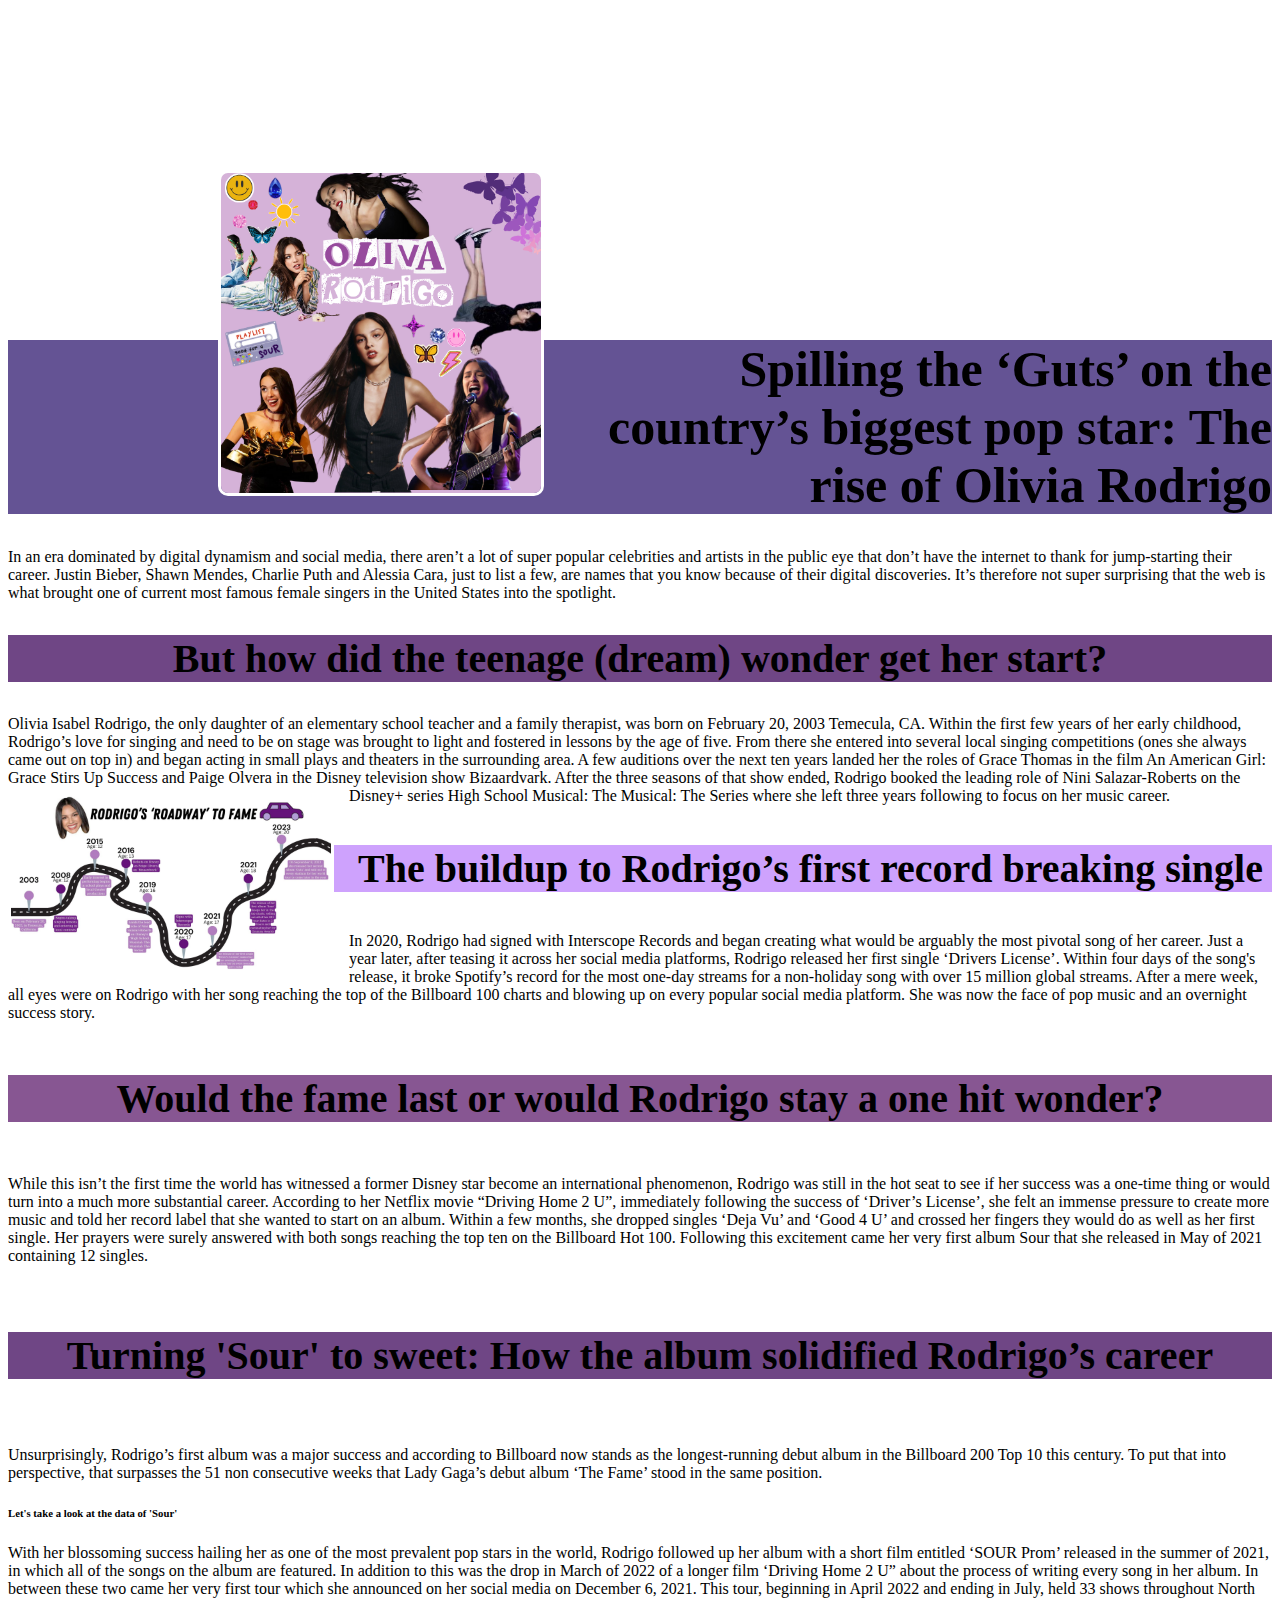
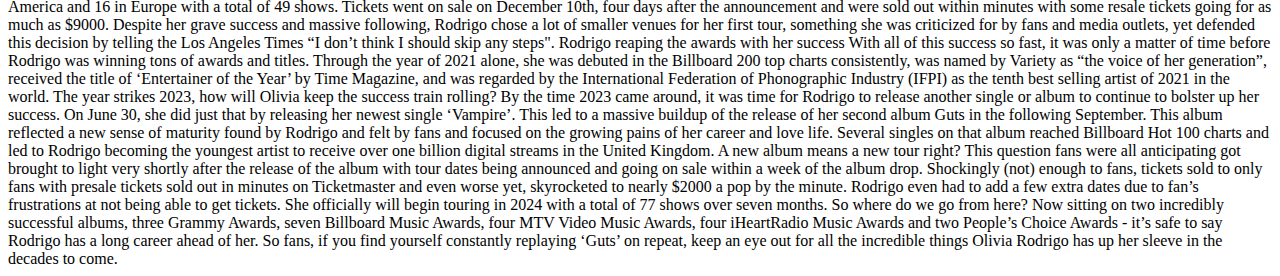
==== final project/index.html @ e79bfdf2 "final project draft" ====
<!DOCTYPE html>
<html lang="en">

<head>
    <!--meta info-->
    <meta charset="UTF-8">
    <meta name="viewport" content="width=device-width, initial-scale=1.0">
    <meta http-equiv="X-UA-Compatible" content="ie=edge">
    <!--seo fields-->
    <title>Spilling the ‘Guts’ on the country’s biggest pop star: The rise of Olivia Rodrigo</title>
    <meta name="description" content="">
    <!--css-->
    <link href="https://cdn.jsdelivr.net/npm/bootstrap@5.3.2/dist/css/bootstrap.min.css" rel="stylesheet"
        integrity="sha384-T3c6CoIi6uLrA9TneNEoa7RxnatzjcDSCmG1MXxSR1GAsXEV/Dwwykc2MPK8M2HN" crossorigin="anonymous">
    <link rel="stylesheet" href="css/final.css">
</head>

<div class="wrapper">
    <img src="images/rodrigo canva.png" alt="Olivia Rodrigo collage">
</div>

<h1>Spilling the ‘Guts’ on the country’s biggest pop star: The rise of Olivia Rodrigo</h1>
    <body>
        In an era dominated by digital dynamism and social media, there aren’t a lot of super popular celebrities and artists in the public eye that don’t have the internet to thank for jump-starting their career. Justin Bieber, Shawn Mendes, Charlie Puth and Alessia Cara, just to list a few, are names that you know because of their digital discoveries. It’s therefore not super surprising that the web is what brought one of current most famous female singers in the United States into the spotlight.
    </body>

<h2>But how did the teenage (dream) wonder get her start?</h2>
    <body>
        Olivia Isabel Rodrigo, the only daughter of an elementary school teacher and a family therapist, was born on February 20, 2003 Temecula, CA. Within the first few years of her early childhood, Rodrigo’s love for singing and need to be on stage was brought to light and fostered in lessons by the age of five. From there she entered into several local singing competitions (ones she always came out on top in) and began acting in small plays and theaters in the surrounding area. A few auditions over the next ten years landed her the roles of Grace Thomas in the film An American Girl: Grace Stirs Up Success and Paige Olvera in the Disney television show Bizaardvark. After the three seasons of that show ended, Rodrigo booked the leading role of Nini Salazar-Roberts on the Disney+ series High School Musical: The Musical: The Series where she left three years following to focus on her music career. 
    </body>

<img src="images/Roadmap.jpg" alt="Olivia Rodrigo Roadmap">

<h3>The buildup to Rodrigo’s first record breaking single</h3>
    <body>
        In 2020, Rodrigo had signed with Interscope Records and began creating what would be arguably the most pivotal song of her career. Just a year later, after teasing it across her social media platforms, Rodrigo released her first single ‘Drivers License’. Within four days of the song's release, it broke Spotify’s record for the most one-day streams for a non-holiday song with over 15 million global streams. After a mere week, all eyes were on Rodrigo with her song reaching the top of the Billboard 100 charts and blowing up on every popular social media platform. She was now the face of pop music and an overnight success story. 
    </body>

<h4>Would the fame last or would Rodrigo stay a one hit wonder?</h4>

<!--INSERT IMAGE OF HER SINGING HERE-->
    <body>
        While this isn’t the first time the world has witnessed a former Disney star become an international phenomenon, Rodrigo was still in the hot seat to see if her success was a one-time thing or would turn into a much more substantial career. According to her Netflix movie “Driving Home 2 U”, immediately following the success of ‘Driver’s License’, she felt an immense pressure to create more music and told her record label that she wanted to start on an album. 
    Within a few months, she dropped singles ‘Deja Vu’ and ‘Good 4 U’ and crossed her fingers they would do as well as her first single. Her prayers were surely answered with both songs reaching the top ten on the Billboard  Hot 100. Following this excitement came her very first album Sour that she released in May of 2021 containing 12 singles. 
    </body>

<h5>Turning 'Sour' to sweet: How the album solidified Rodrigo’s career</h5>
    <body>
        Unsurprisingly, Rodrigo’s first album was a major success and according to Billboard now stands as the longest-running debut album in the Billboard 200 Top 10 this century. To put that into perspective, that surpasses the 51 non consecutive weeks that Lady Gaga’s debut album ‘The Fame’ stood in the same position. 
    </body>

<h6>Let's take a look at the data of 'Sour'</h6>
<!--INSERT DATA CHART HERE-->
    <body>
        With her blossoming success hailing her as one of the most prevalent pop stars in the world, Rodrigo followed up her album with a short film entitled ‘SOUR Prom’ released in the summer of 2021, in which all of the songs on the album are featured. In addition to this was the drop in March of 2022 of a longer film ‘Driving Home 2 U” about the process of writing every song in her album. In between these two came her very first tour which she announced on her social media on December 6, 2021. This tour, beginning in April 2022 and ending in July, held 33 shows throughout North America and 16 in Europe with a total of 49 shows. Tickets went on sale on December 10th, four days after the announcement and were sold out within minutes with some resale tickets going for as much as $9000. Despite her grave success and massive following, Rodrigo chose a lot of smaller venues for her first tour, something she was criticized for by fans and media outlets, yet defended this decision by telling the Los Angeles Times “I don’t think I should skip any steps".
    </body>
<!--INSERT TWITTER IMAGE-->

<h7>Rodrigo reaping the awards with her success</h7>
    <body>
        With all of this success so fast, it was only a matter of time before Rodrigo was winning tons of awards and titles. Through the year of 2021 alone, she was debuted in the Billboard 200 top charts consistently, was named by Variety as “the voice of her generation”, received the title of ‘Entertainer of the Year’ by Time Magazine, and was regarded by the International Federation of Phonographic Industry (IFPI) as the tenth best selling artist of 2021 in the world.  
    </body>

<!--INSERT GRAPHIC OF HER AWARDS-->

<h8>The year strikes 2023, how will Olivia keep the success train rolling?</h8>
    <body>
        By the time 2023 came around, it was time for Rodrigo to release another single or album to continue to bolster up her success. On June 30, she did just that by releasing her newest single ‘Vampire’. This led to a massive buildup of the release of her second album Guts in the following September. 
	This album reflected a new sense of maturity found by Rodrigo and felt by fans and focused on the growing pains of her career and love life. Several singles on that album reached Billboard Hot 100 charts and led to Rodrigo becoming the youngest artist to receive over one billion digital streams in the United Kingdom. 
    </body>

<h9>A new album means a new tour right?</h9>
    <body>
        This question fans were all anticipating got brought to light very shortly after the release of the album with tour dates being announced and going on sale within a week of the album drop. Shockingly (not) enough to fans, tickets sold to only fans with presale tickets sold out in minutes on Ticketmaster and even worse yet, skyrocketed to nearly $2000 a pop by the minute. Rodrigo even had to add a few extra dates due to fan’s frustrations at not being able to get tickets. She officially will begin touring in 2024 with a total of 77 shows over seven months.
    </body>

<!--iNSERT TOUR IMAGE HERE-->

<h10>So where do we go from here?</h10>
    <body>
        Now sitting on two incredibly successful albums, three Grammy Awards, seven Billboard Music Awards, four MTV Video Music Awards, four iHeartRadio Music Awards and two People’s Choice Awards - it’s safe to say Rodrigo has a long career ahead of her. So fans, if you find yourself constantly replaying ‘Guts’ on repeat, keep an eye out for all the incredible things Olivia Rodrigo has up her sleeve in the decades to come. 
    </body>
---- final project/css/final.css ----
div{
    margin: 0;
    padding: 20px;
    box-sizing: border-box;
}

img {
    max-width: 320px;
    float: left;
    border: 3px solid #fff;
    border-radius: 10px;
    margin-right: 15px;
}

.wrapper{
    margin: 150px auto;
    width: 70%;
}

.text-box h1{
    font-size: 50px;
    font-weight: bold;
    font-family: Didot, serif; 
    text-align: right;
    background-color: #645394
}

h1{
    font-size: 50px;
    font-weight: bold;
    font-family: Didot, serif; 
    text-align: right;
    background-color: #645394
    }


h2 {
    font-size: 40px;
    font-family: Didot, serif;
    text-align: center;
    background-color: #6F4685
}

h3 {
    font-size: 40px;
    font-family: Didot, serif;
    text-align: center;
    background-color: #CEA2FD
}

h4{
    font-size: 40px;
    font-family: Didot, serif;
    text-align: center;
    background-color: #875692
}

h5{
    font-size: 40px;
    font-family: Didot, serif;
    text-align: center;
    background-color: #6F4685
}
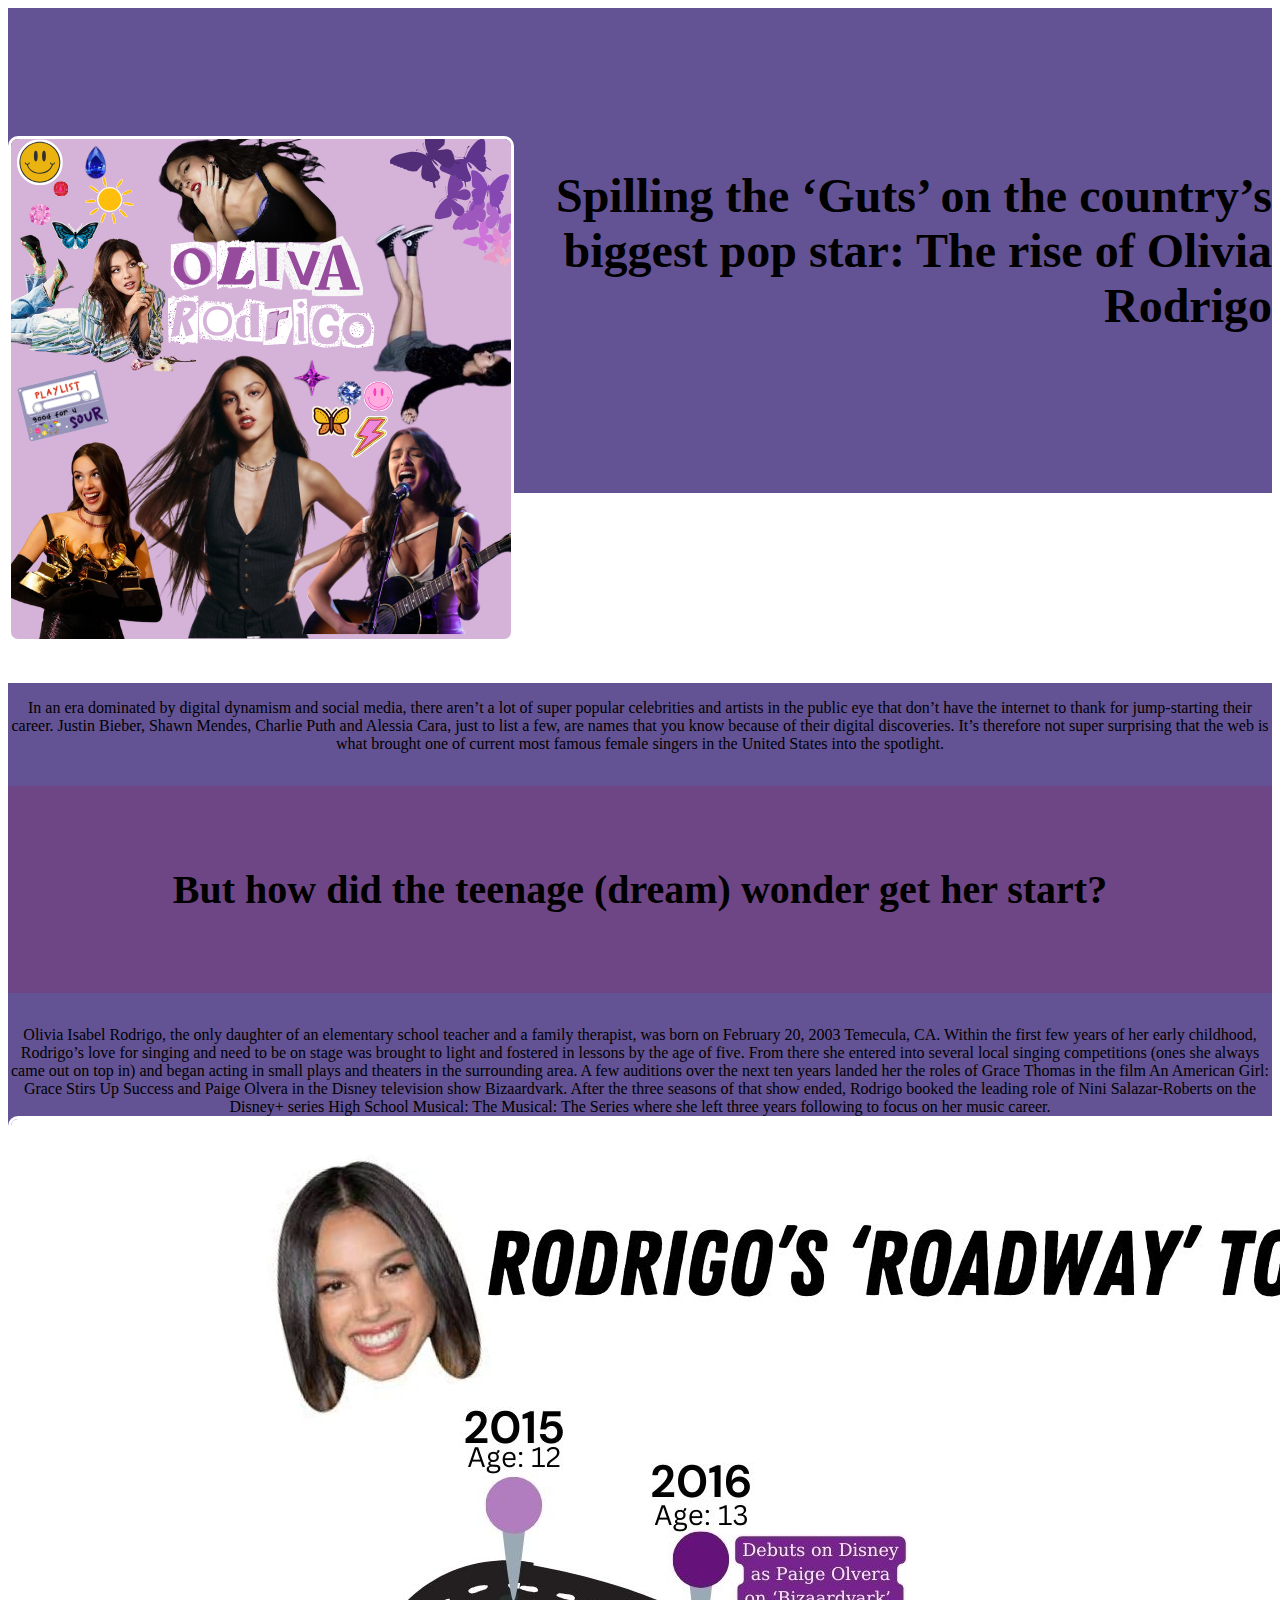
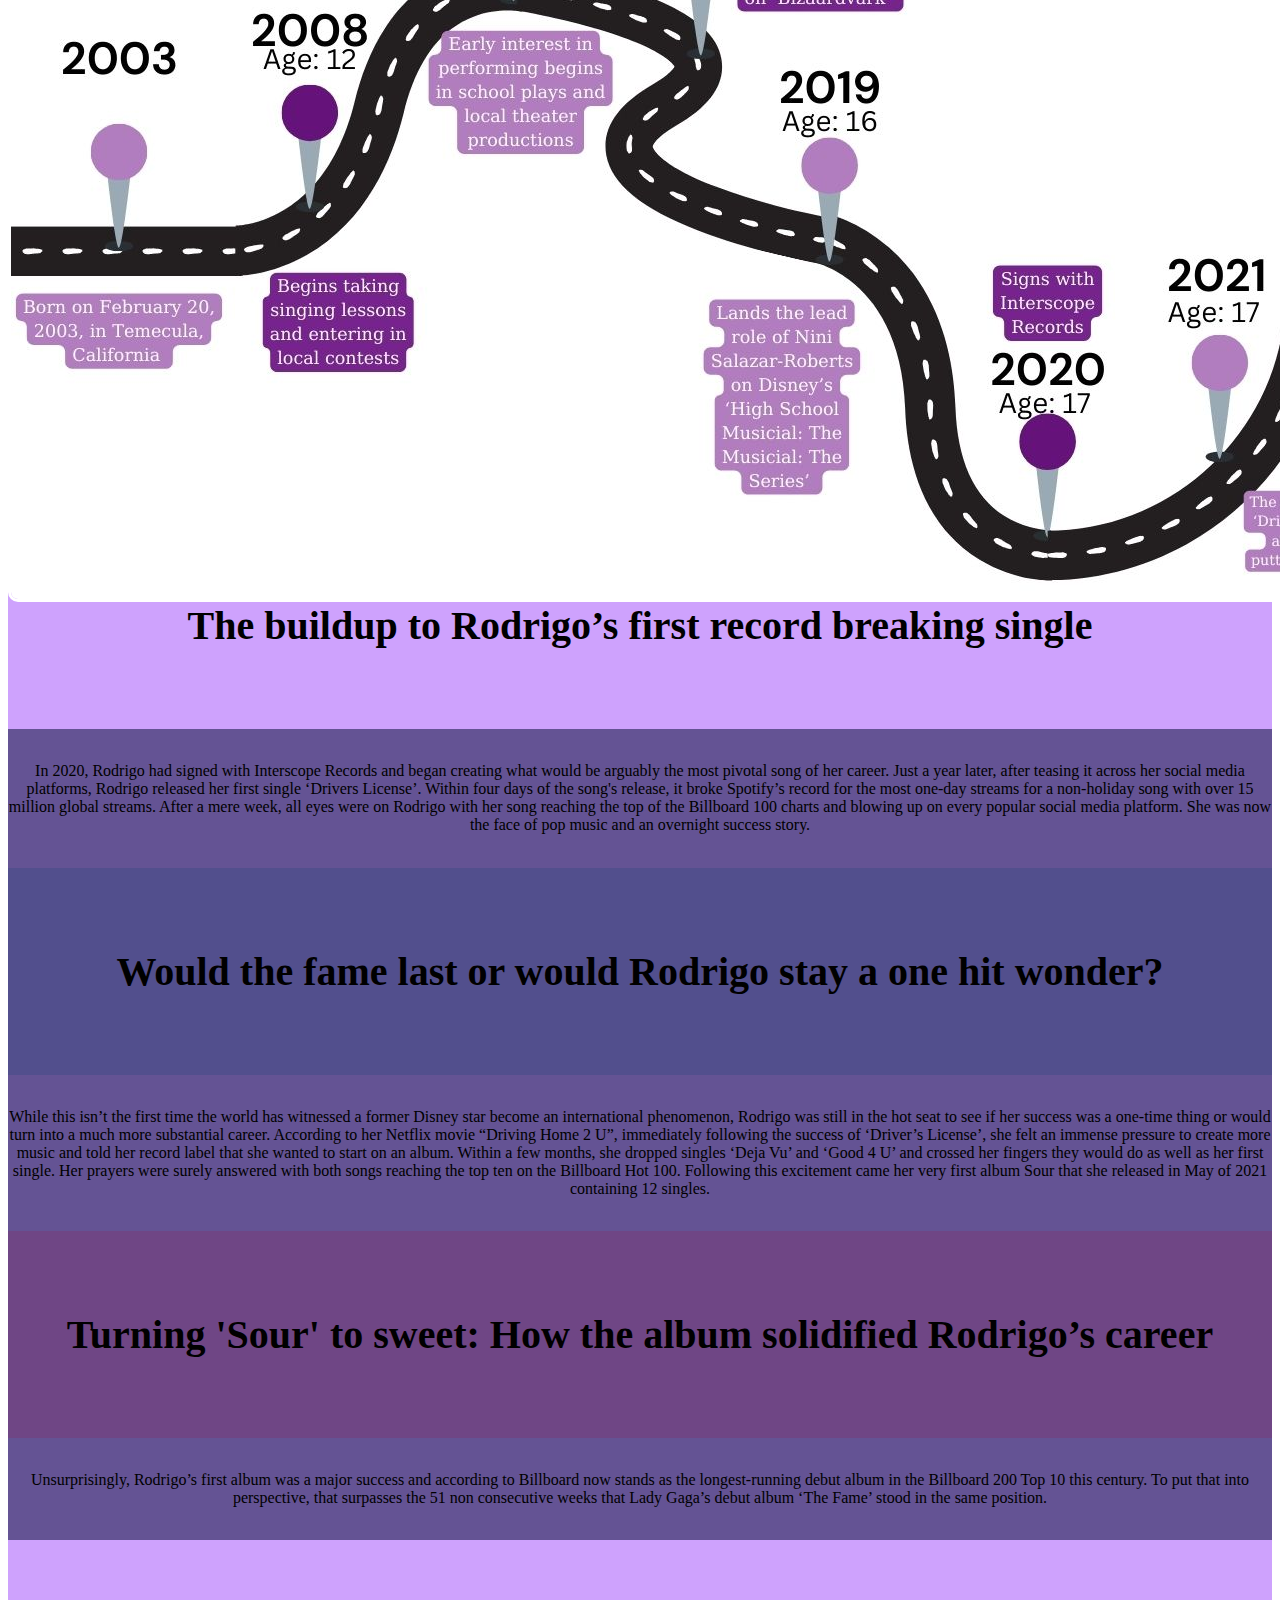
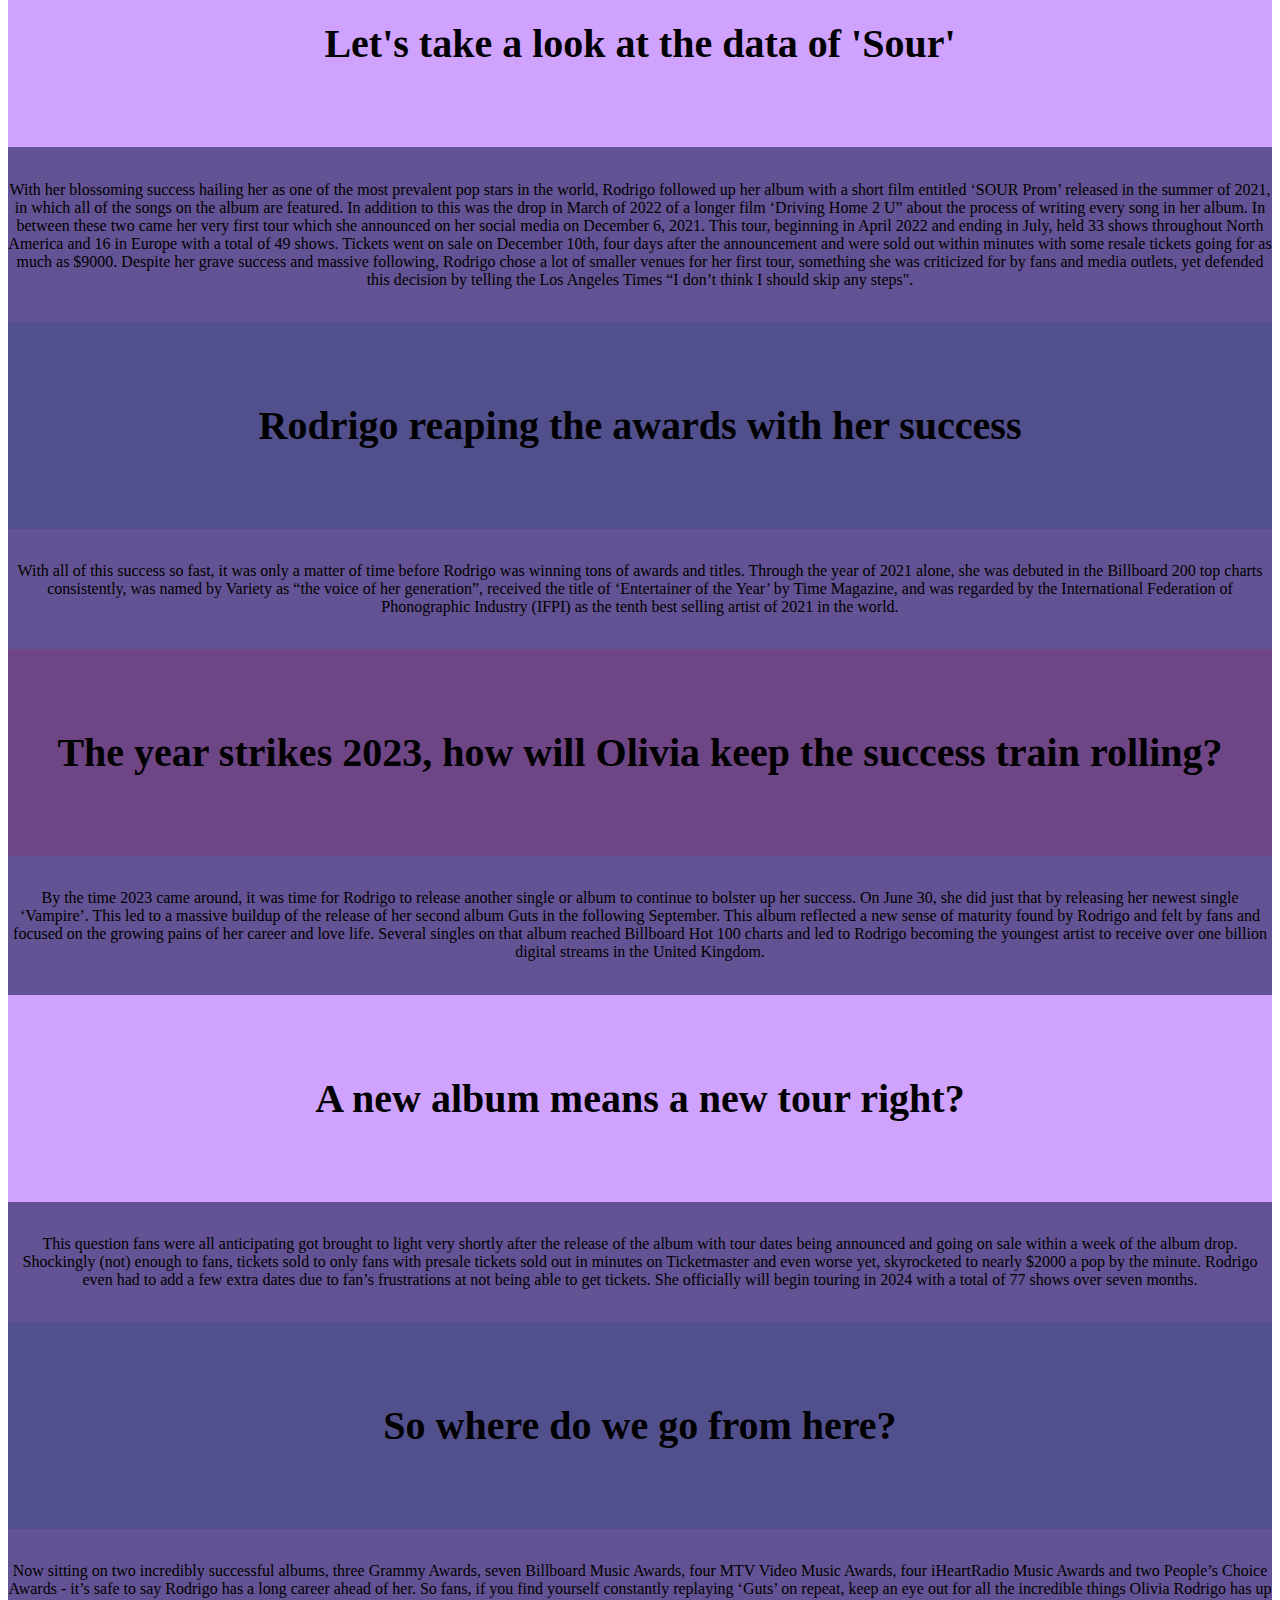
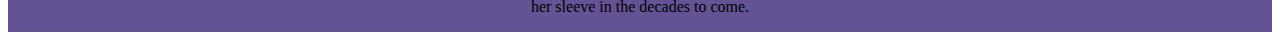
==== commit 3d16a2db: "new changes" ====
--- a/final project/index.html
+++ b/final project/index.html
@@ -14,70 +14,73 @@
         integrity="sha384-T3c6CoIi6uLrA9TneNEoa7RxnatzjcDSCmG1MXxSR1GAsXEV/Dwwykc2MPK8M2HN" crossorigin="anonymous">
     <link rel="stylesheet" href="css/final.css">
 </head>
+<body>
+    <header>
+     <div class="wrapper">
+        <img src="images/rodrigo canva.png" alt="Olivia Rodrigo collage">
+        <h1>Spilling the ‘Guts’ on the country’s biggest pop star: The rise of Olivia Rodrigo</h1>
+     </div>
+    </header>
 
-<div class="wrapper">
-    <img src="images/rodrigo canva.png" alt="Olivia Rodrigo collage">
-</div>
+<main>
+    <div>
+        In an era dominated by digital dynamism and social media, there aren’t a lot of super popular celebrities and artists in the public eye that don’t have the internet to thank for jump-starting their career. Justin Bieber, Shawn Mendes, Charlie Puth and Alessia Cara, just to list a few, are names that you know because of their digital discoveries. It’s therefore not super surprising that the web is what brought one of current most famous female singers in the United States into the spotlight.
+    </div>
+<h2 class="darkpurple">But how did the teenage (dream) wonder get her start?</h2>
 
-<h1>Spilling the ‘Guts’ on the country’s biggest pop star: The rise of Olivia Rodrigo</h1>
-    <body>
-        In an era dominated by digital dynamism and social media, there aren’t a lot of super popular celebrities and artists in the public eye that don’t have the internet to thank for jump-starting their career. Justin Bieber, Shawn Mendes, Charlie Puth and Alessia Cara, just to list a few, are names that you know because of their digital discoveries. It’s therefore not super surprising that the web is what brought one of current most famous female singers in the United States into the spotlight.
-    </body>
+        Olivia Isabel Rodrigo, the only daughter of an elementary school teacher and a family therapist, was born on February 20, 2003 Temecula, CA. Within the first few years of her early childhood, Rodrigo’s love for singing and need to be on stage was brought to light and fostered in lessons by the age of five. From there she entered into several local singing competitions (ones she always came out on top in) and began acting in small plays and theaters in the surrounding area. A few auditions over the next ten years landed her the roles of Grace Thomas in the film An American Girl: Grace Stirs Up Success and Paige Olvera in the Disney television show Bizaardvark. After the three seasons of that show ended, Rodrigo booked the leading role of Nini Salazar-Roberts on the Disney+ series High School Musical: The Musical: The Series where she left three years following to focus on her music career. 
 
-<h2>But how did the teenage (dream) wonder get her start?</h2>
-    <body>
-        Olivia Isabel Rodrigo, the only daughter of an elementary school teacher and a family therapist, was born on February 20, 2003 Temecula, CA. Within the first few years of her early childhood, Rodrigo’s love for singing and need to be on stage was brought to light and fostered in lessons by the age of five. From there she entered into several local singing competitions (ones she always came out on top in) and began acting in small plays and theaters in the surrounding area. A few auditions over the next ten years landed her the roles of Grace Thomas in the film An American Girl: Grace Stirs Up Success and Paige Olvera in the Disney television show Bizaardvark. After the three seasons of that show ended, Rodrigo booked the leading role of Nini Salazar-Roberts on the Disney+ series High School Musical: The Musical: The Series where she left three years following to focus on her music career. 
-    </body>
+<img src="images/Roadmap.jpg" alt="Olivia Rodrigo Roadmap" class="img-fluid">
 
-<img src="images/Roadmap.jpg" alt="Olivia Rodrigo Roadmap">
+<h2 class="lightpurple">The buildup to Rodrigo’s first record breaking single</h2>
+    <!--body-->
+        In 2020, Rodrigo had signed with Interscope Records and began creating what would be arguably the most pivotal song of her career. Just a year later, after teasing it across her social media platforms, Rodrigo released her first single ‘Drivers License’. Within four days of the song's release, it broke Spotify’s record for the most one-day streams for a non-holiday song with over 15 million global streams. After a mere week, all eyes were on Rodrigo with her song reaching the top of the Billboard 100 charts and blowing up on every popular social media platform. She was now the face of pop music and an overnight success story. 
+    <!--body-->
 
-<h3>The buildup to Rodrigo’s first record breaking single</h3>
-    <body>
-        In 2020, Rodrigo had signed with Interscope Records and began creating what would be arguably the most pivotal song of her career. Just a year later, after teasing it across her social media platforms, Rodrigo released her first single ‘Drivers License’. Within four days of the song's release, it broke Spotify’s record for the most one-day streams for a non-holiday song with over 15 million global streams. After a mere week, all eyes were on Rodrigo with her song reaching the top of the Billboard 100 charts and blowing up on every popular social media platform. She was now the face of pop music and an overnight success story. 
-    </body>
-
-<h4>Would the fame last or would Rodrigo stay a one hit wonder?</h4>
+<h2 class="middlepurple">Would the fame last or would Rodrigo stay a one hit wonder?</h2>
 
 <!--INSERT IMAGE OF HER SINGING HERE-->
-    <body>
+    <!--body-->
         While this isn’t the first time the world has witnessed a former Disney star become an international phenomenon, Rodrigo was still in the hot seat to see if her success was a one-time thing or would turn into a much more substantial career. According to her Netflix movie “Driving Home 2 U”, immediately following the success of ‘Driver’s License’, she felt an immense pressure to create more music and told her record label that she wanted to start on an album. 
     Within a few months, she dropped singles ‘Deja Vu’ and ‘Good 4 U’ and crossed her fingers they would do as well as her first single. Her prayers were surely answered with both songs reaching the top ten on the Billboard  Hot 100. Following this excitement came her very first album Sour that she released in May of 2021 containing 12 singles. 
-    </body>
+   <!--body-->
 
-<h5>Turning 'Sour' to sweet: How the album solidified Rodrigo’s career</h5>
-    <body>
-        Unsurprisingly, Rodrigo’s first album was a major success and according to Billboard now stands as the longest-running debut album in the Billboard 200 Top 10 this century. To put that into perspective, that surpasses the 51 non consecutive weeks that Lady Gaga’s debut album ‘The Fame’ stood in the same position. 
-    </body>
+<h2 class="darkpurple">Turning 'Sour' to sweet: How the album solidified Rodrigo’s career</h2>
+    <!--body-->
+        Unsurprisingly, Rodrigo’s first album was a major success and according to Billboard now stands as the longest-running debut album in the Billboard 200 Top 10 this century. To put that into perspective, that surpasses the 51 non consecutive weeks that Lady Gaga’s debut album ‘The Fame’ stood in the same position.       <!--body-->
 
-<h6>Let's take a look at the data of 'Sour'</h6>
+<h2 class="lightpurple">Let's take a look at the data of 'Sour'</h2>
 <!--INSERT DATA CHART HERE-->
-    <body>
+    <!--body-->
         With her blossoming success hailing her as one of the most prevalent pop stars in the world, Rodrigo followed up her album with a short film entitled ‘SOUR Prom’ released in the summer of 2021, in which all of the songs on the album are featured. In addition to this was the drop in March of 2022 of a longer film ‘Driving Home 2 U” about the process of writing every song in her album. In between these two came her very first tour which she announced on her social media on December 6, 2021. This tour, beginning in April 2022 and ending in July, held 33 shows throughout North America and 16 in Europe with a total of 49 shows. Tickets went on sale on December 10th, four days after the announcement and were sold out within minutes with some resale tickets going for as much as $9000. Despite her grave success and massive following, Rodrigo chose a lot of smaller venues for her first tour, something she was criticized for by fans and media outlets, yet defended this decision by telling the Los Angeles Times “I don’t think I should skip any steps".
-    </body>
+    <!--body-->
 <!--INSERT TWITTER IMAGE-->
 
-<h7>Rodrigo reaping the awards with her success</h7>
+<h2 class="middlepurple">Rodrigo reaping the awards with her success</h2>
     <body>
         With all of this success so fast, it was only a matter of time before Rodrigo was winning tons of awards and titles. Through the year of 2021 alone, she was debuted in the Billboard 200 top charts consistently, was named by Variety as “the voice of her generation”, received the title of ‘Entertainer of the Year’ by Time Magazine, and was regarded by the International Federation of Phonographic Industry (IFPI) as the tenth best selling artist of 2021 in the world.  
     </body>
 
 <!--INSERT GRAPHIC OF HER AWARDS-->
 
-<h8>The year strikes 2023, how will Olivia keep the success train rolling?</h8>
-    <body>
+<h2 class="darkpurple">The year strikes 2023, how will Olivia keep the success train rolling?</h2>
+    <!--body-->
         By the time 2023 came around, it was time for Rodrigo to release another single or album to continue to bolster up her success. On June 30, she did just that by releasing her newest single ‘Vampire’. This led to a massive buildup of the release of her second album Guts in the following September. 
 	This album reflected a new sense of maturity found by Rodrigo and felt by fans and focused on the growing pains of her career and love life. Several singles on that album reached Billboard Hot 100 charts and led to Rodrigo becoming the youngest artist to receive over one billion digital streams in the United Kingdom. 
-    </body>
+    <!--body-->
 
-<h9>A new album means a new tour right?</h9>
-    <body>
+<h2 class="lightpurple">A new album means a new tour right?</h2>
+    <!--body-->
         This question fans were all anticipating got brought to light very shortly after the release of the album with tour dates being announced and going on sale within a week of the album drop. Shockingly (not) enough to fans, tickets sold to only fans with presale tickets sold out in minutes on Ticketmaster and even worse yet, skyrocketed to nearly $2000 a pop by the minute. Rodrigo even had to add a few extra dates due to fan’s frustrations at not being able to get tickets. She officially will begin touring in 2024 with a total of 77 shows over seven months.
-    </body>
+    <!--body-->
 
 <!--iNSERT TOUR IMAGE HERE-->
 
-<h10>So where do we go from here?</h10>
-    <body>
+<h2 class="middlepurple">So where do we go from here?</h2>
+    <!--body-->
         Now sitting on two incredibly successful albums, three Grammy Awards, seven Billboard Music Awards, four MTV Video Music Awards, four iHeartRadio Music Awards and two People’s Choice Awards - it’s safe to say Rodrigo has a long career ahead of her. So fans, if you find yourself constantly replaying ‘Guts’ on repeat, keep an eye out for all the incredible things Olivia Rodrigo has up her sleeve in the decades to come. 
-    </body>
+    <!--body-->
+    </main> 
+</body>
+</html>
 
--- a/final project/css/final.css
+++ b/final project/css/final.css
@@ -1,11 +1,11 @@
-div{
+/*div{
     margin: 0;
     padding: 20px;
     box-sizing: border-box;
-}
+} */
 
 img {
-    max-width: 320px;
+    /*max-width: 600px;*/
     float: left;
     border: 3px solid #fff;
     border-radius: 10px;
@@ -13,9 +13,14 @@
 }
 
 .wrapper{
-    margin: 150px auto;
-    width: 70%;
+    /*margin: 150px auto;*/
+    /*width: 70%; */
+    background-color: #645394;
+    margin: 0 0 15% 0;
+    padding: 8em 0;
 }
+
+/*
 
 .text-box h1{
     font-size: 50px;
@@ -24,44 +29,56 @@
     text-align: right;
     background-color: #645394
 }
+*/
+
+main {
+    background-color: #645394;
+    padding: 1em 0;
+    text-align: center;
+}
 
 h1{
-    font-size: 50px;
+    font-size: 3em;
     font-weight: bold;
-    font-family: Didot, serif; 
+    font-family: Didot, serif;
     text-align: right;
-    background-color: #645394
+    background-color: #645394;
     }
+ 
 
 
 h2 {
     font-size: 40px;
     font-family: Didot, serif;
     text-align: center;
-    background-color: #6F4685
+    background-color: #875692;
+    padding: 2em 0;
 }
 
-h3 {
+.darkpurple{
     font-size: 40px;
     font-family: Didot, serif;
     text-align: center;
-    background-color: #CEA2FD
+    background-color: #6F4685;
 }
 
-h4{
+.lightpurple {
     font-size: 40px;
     font-family: Didot, serif;
     text-align: center;
-    background-color: #875692
+    background-color: #CEA2FD;
 }
 
-h5{
+.middlepurple {
     font-size: 40px;
     font-family: Didot, serif;
     text-align: center;
-    background-color: #6F4685
+    background-color: #524F8d;
 }
 
 
 
 
+
+
+
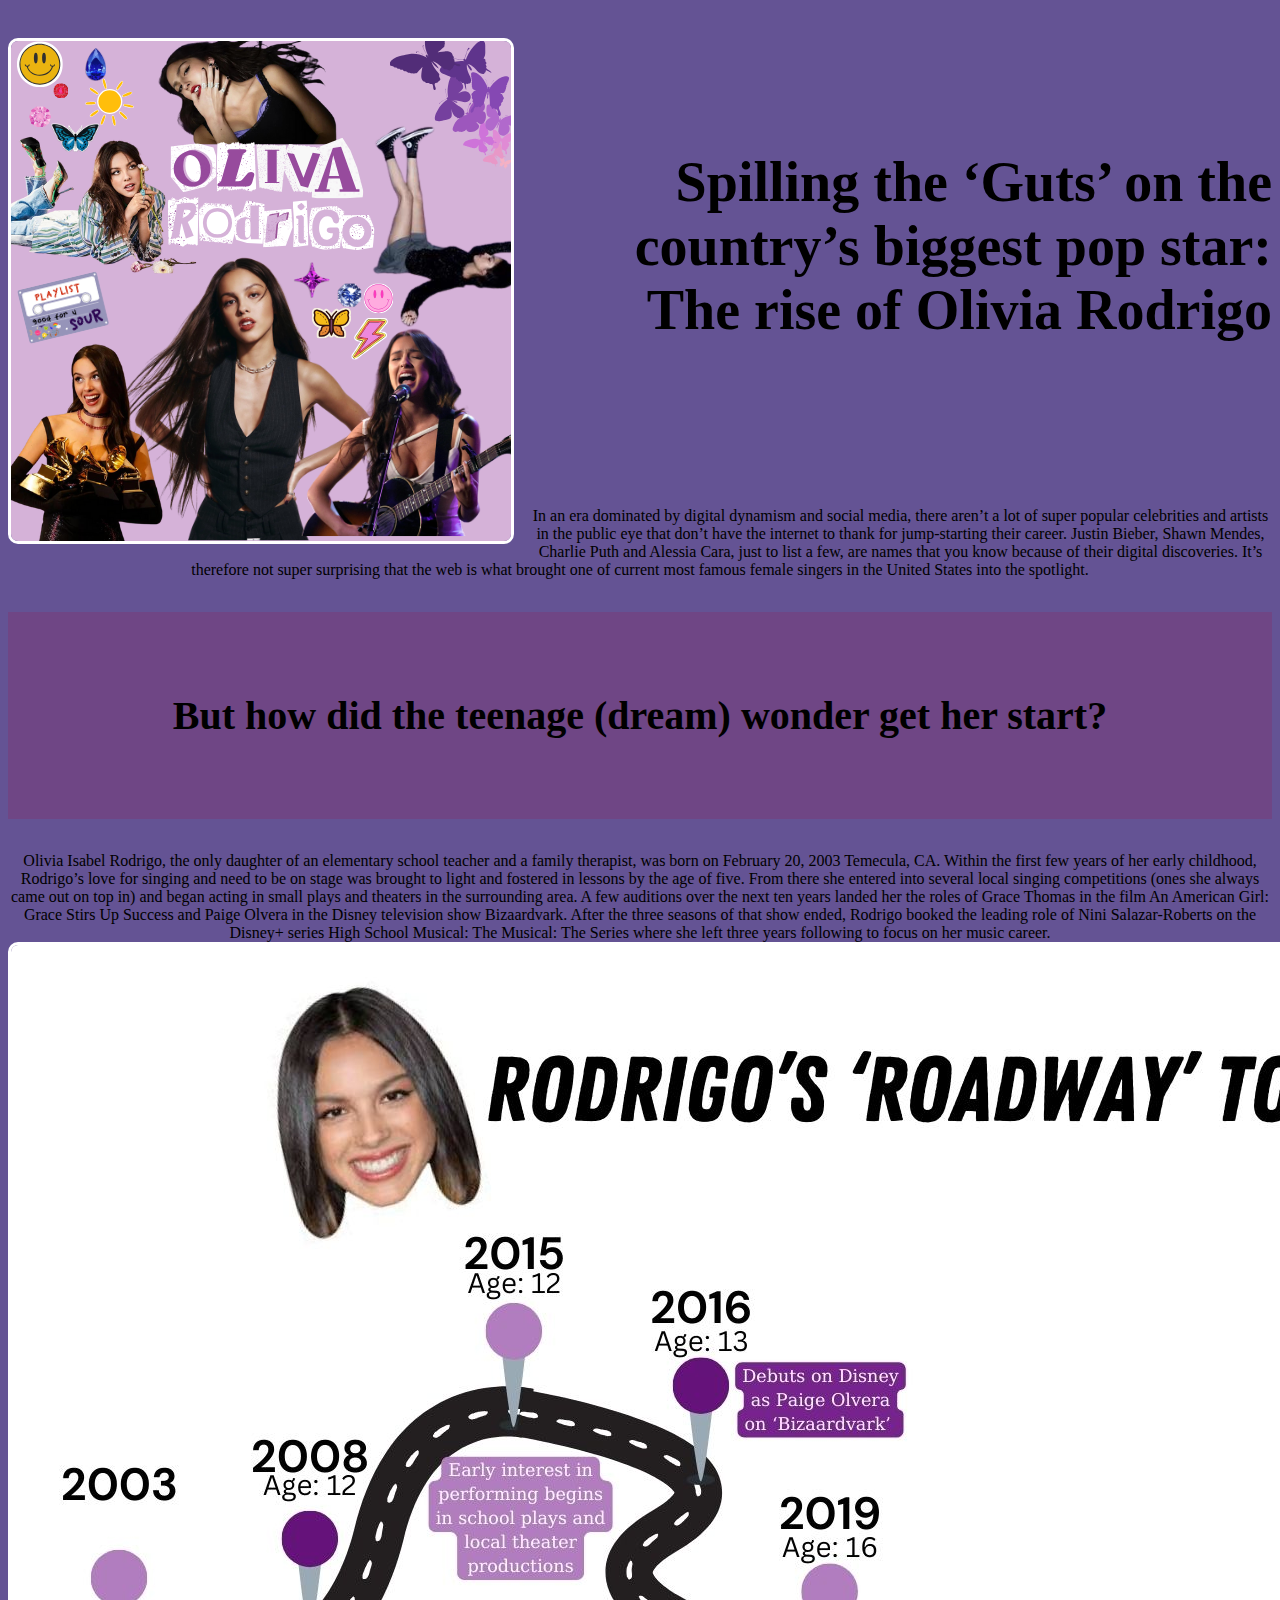
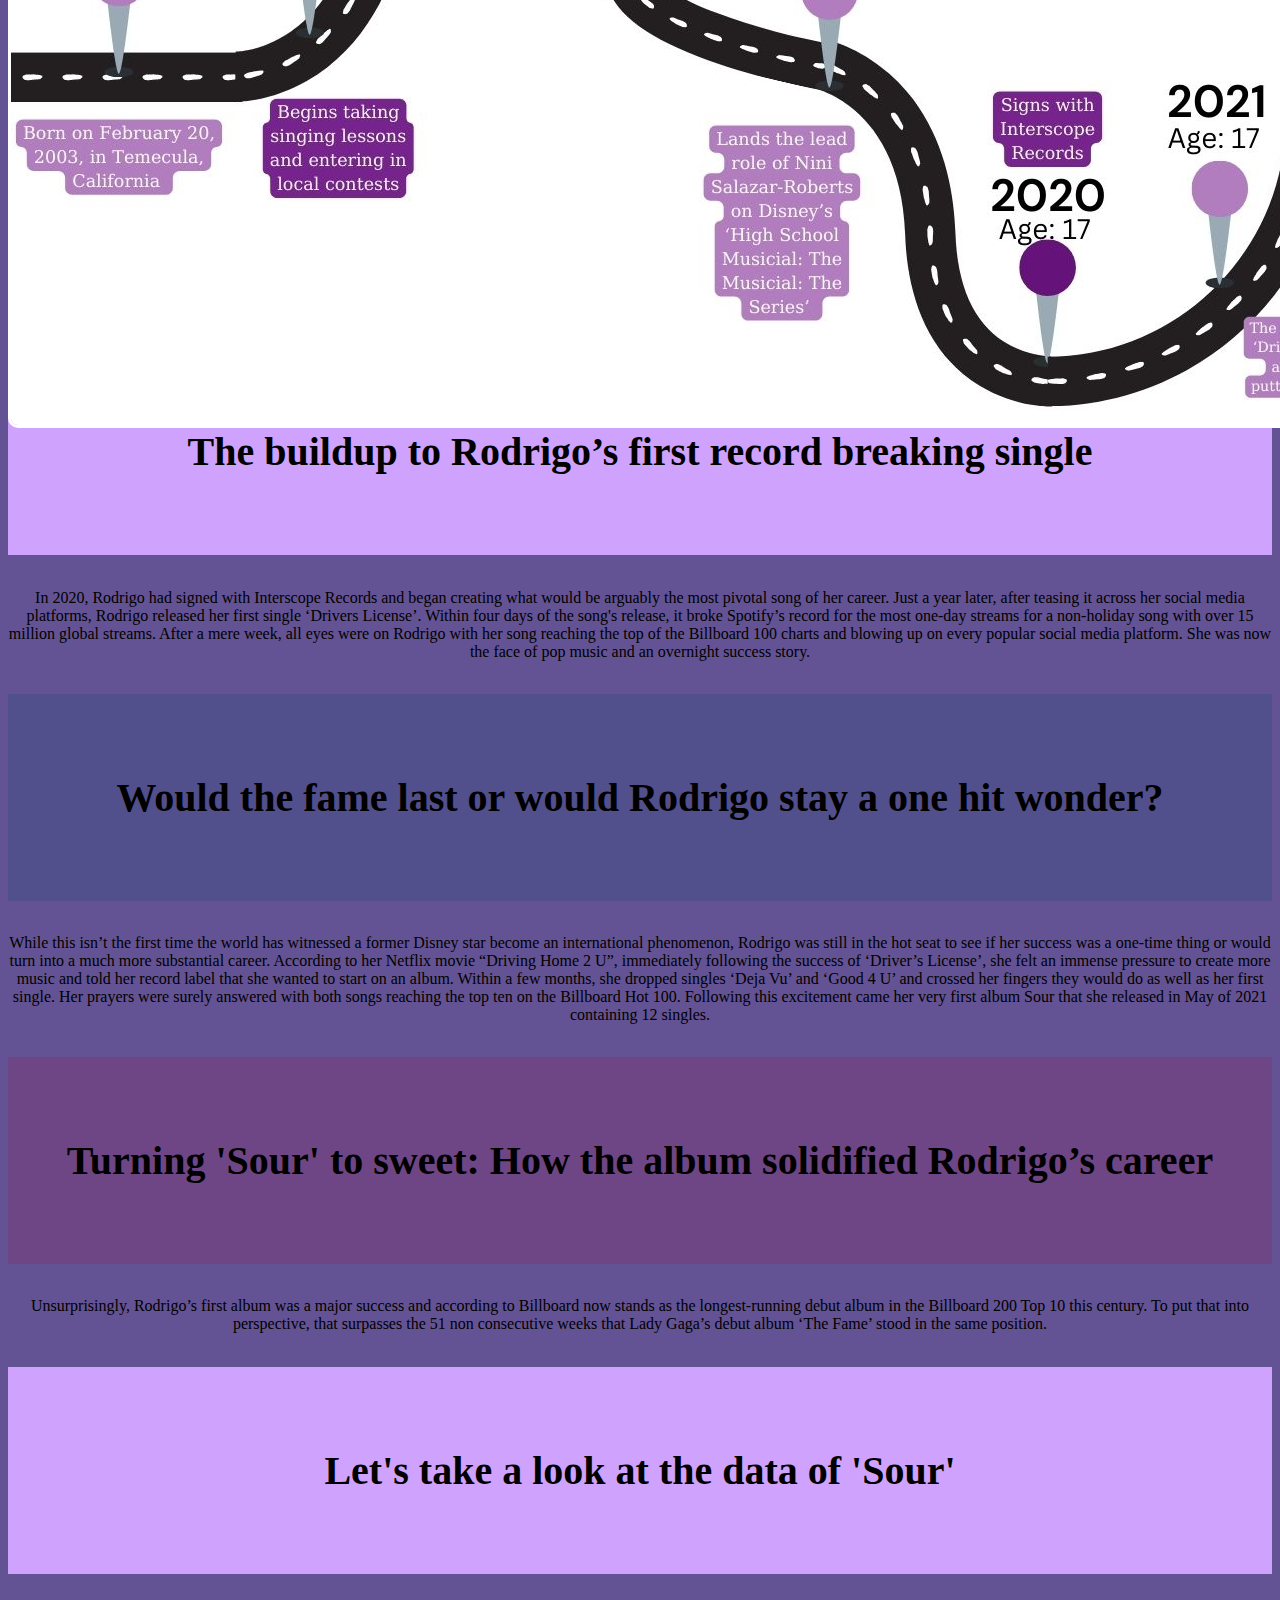
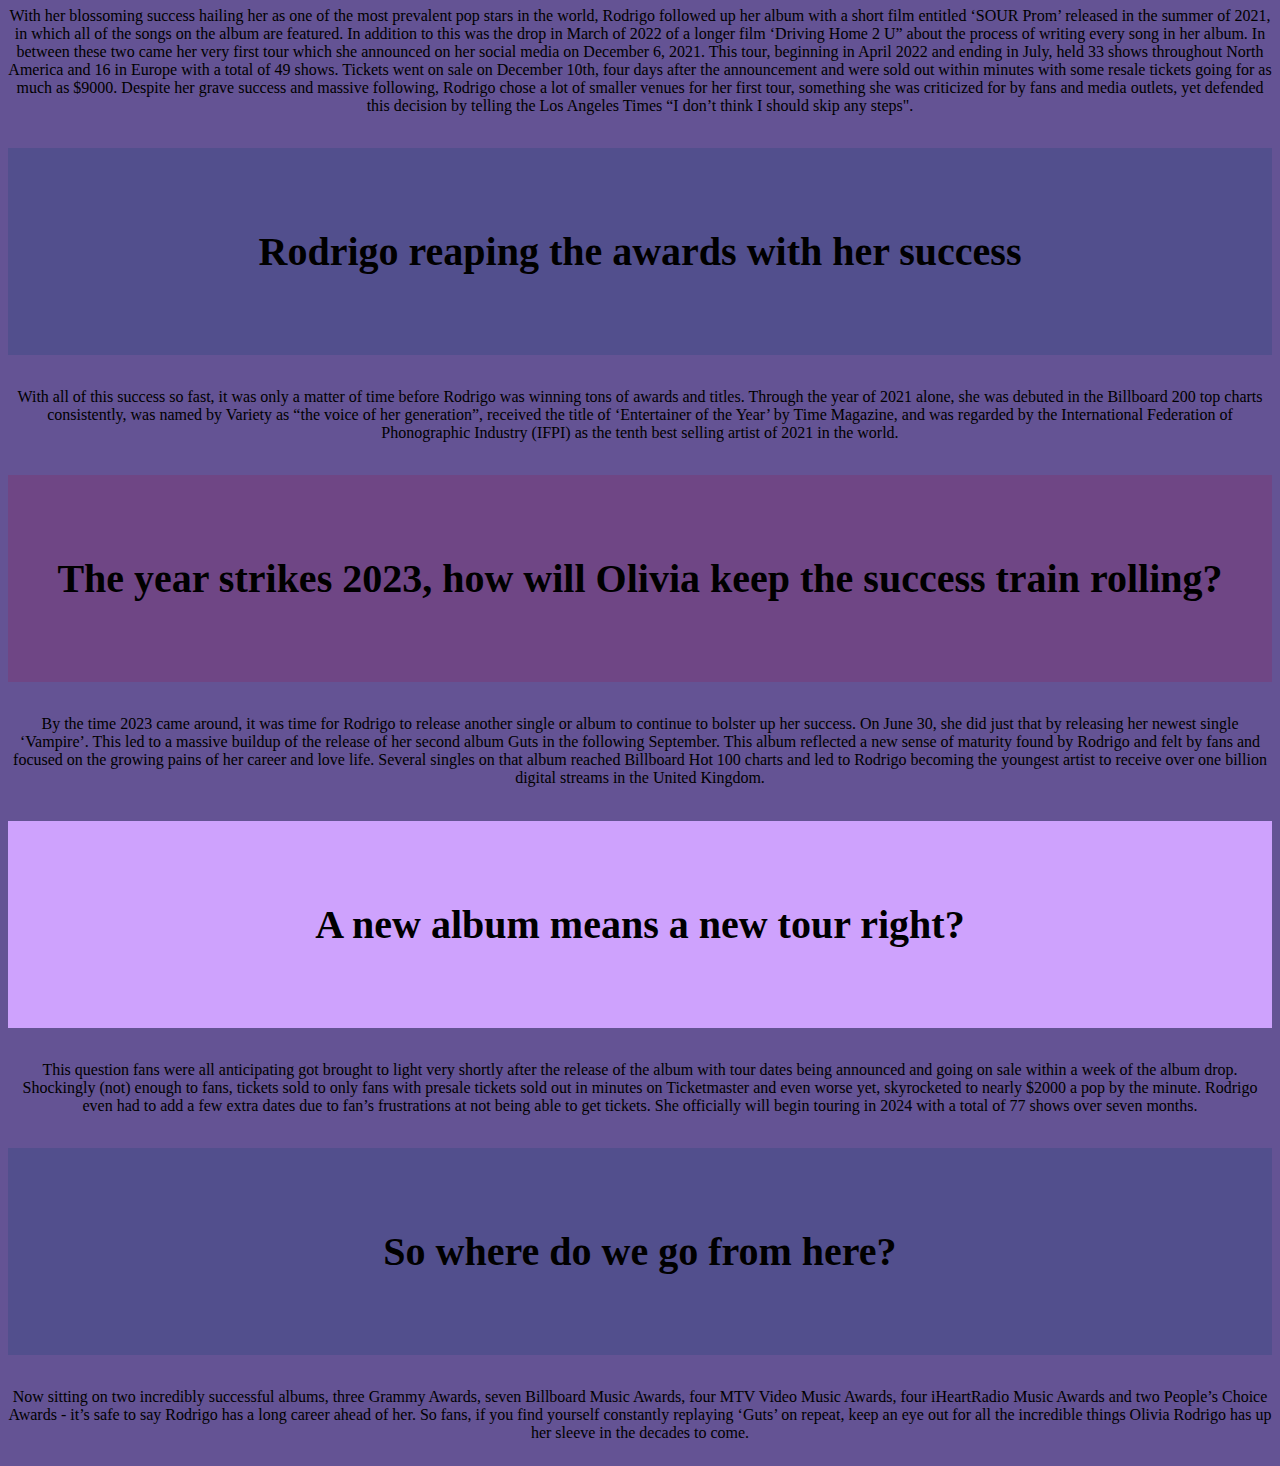
==== commit 684204bc: "new changes" ====
--- a/final project/index.html
+++ b/final project/index.html
@@ -16,10 +16,18 @@
 </head>
 <body>
     <header>
-     <div class="wrapper">
-        <img src="images/rodrigo canva.png" alt="Olivia Rodrigo collage">
-        <h1>Spilling the ‘Guts’ on the country’s biggest pop star: The rise of Olivia Rodrigo</h1>
-     </div>
+        <!-- <div class="wrapper"> -->
+            <div class="row">
+                <div class="col-md-6">
+                    <img src="images/rodrigo canva.png" alt="Olivia Rodrigo collage">
+                
+                </div>
+                <div class="col-md-6">   
+                    <h1>Spilling the ‘Guts’ on the country’s biggest pop star: The rise of Olivia Rodrigo</h1>
+
+                </div>
+            </div>
+        <!-- </div> -->
     </header>
 
 <main>
--- a/final project/css/final.css
+++ b/final project/css/final.css
@@ -12,14 +12,15 @@
     margin-right: 15px;
 }
 
-.wrapper{
-    /*margin: 150px auto;*/
-    /*width: 70%; */
+/*.wrapper{
+    margin: 150px auto;
+    width: 70%; 
     background-color: #645394;
     margin: 0 0 15% 0;
     padding: 8em 0;
 }
-
+*/
+    
 /*
 
 .text-box h1{
@@ -31,18 +32,24 @@
 }
 */
 
+
+body {
+    background-color: #645394;
+}
+
 main {
-    background-color: #645394;
+    /*background-color: #645394; */
     padding: 1em 0;
     text-align: center;
 }
 
 h1{
-    font-size: 3em;
+    font-size: 3.5em;
     font-weight: bold;
     font-family: Didot, serif;
     text-align: right;
-    background-color: #645394;
+    padding: 2em 0;
+    /* background-color: #645394; */
     }
  
 
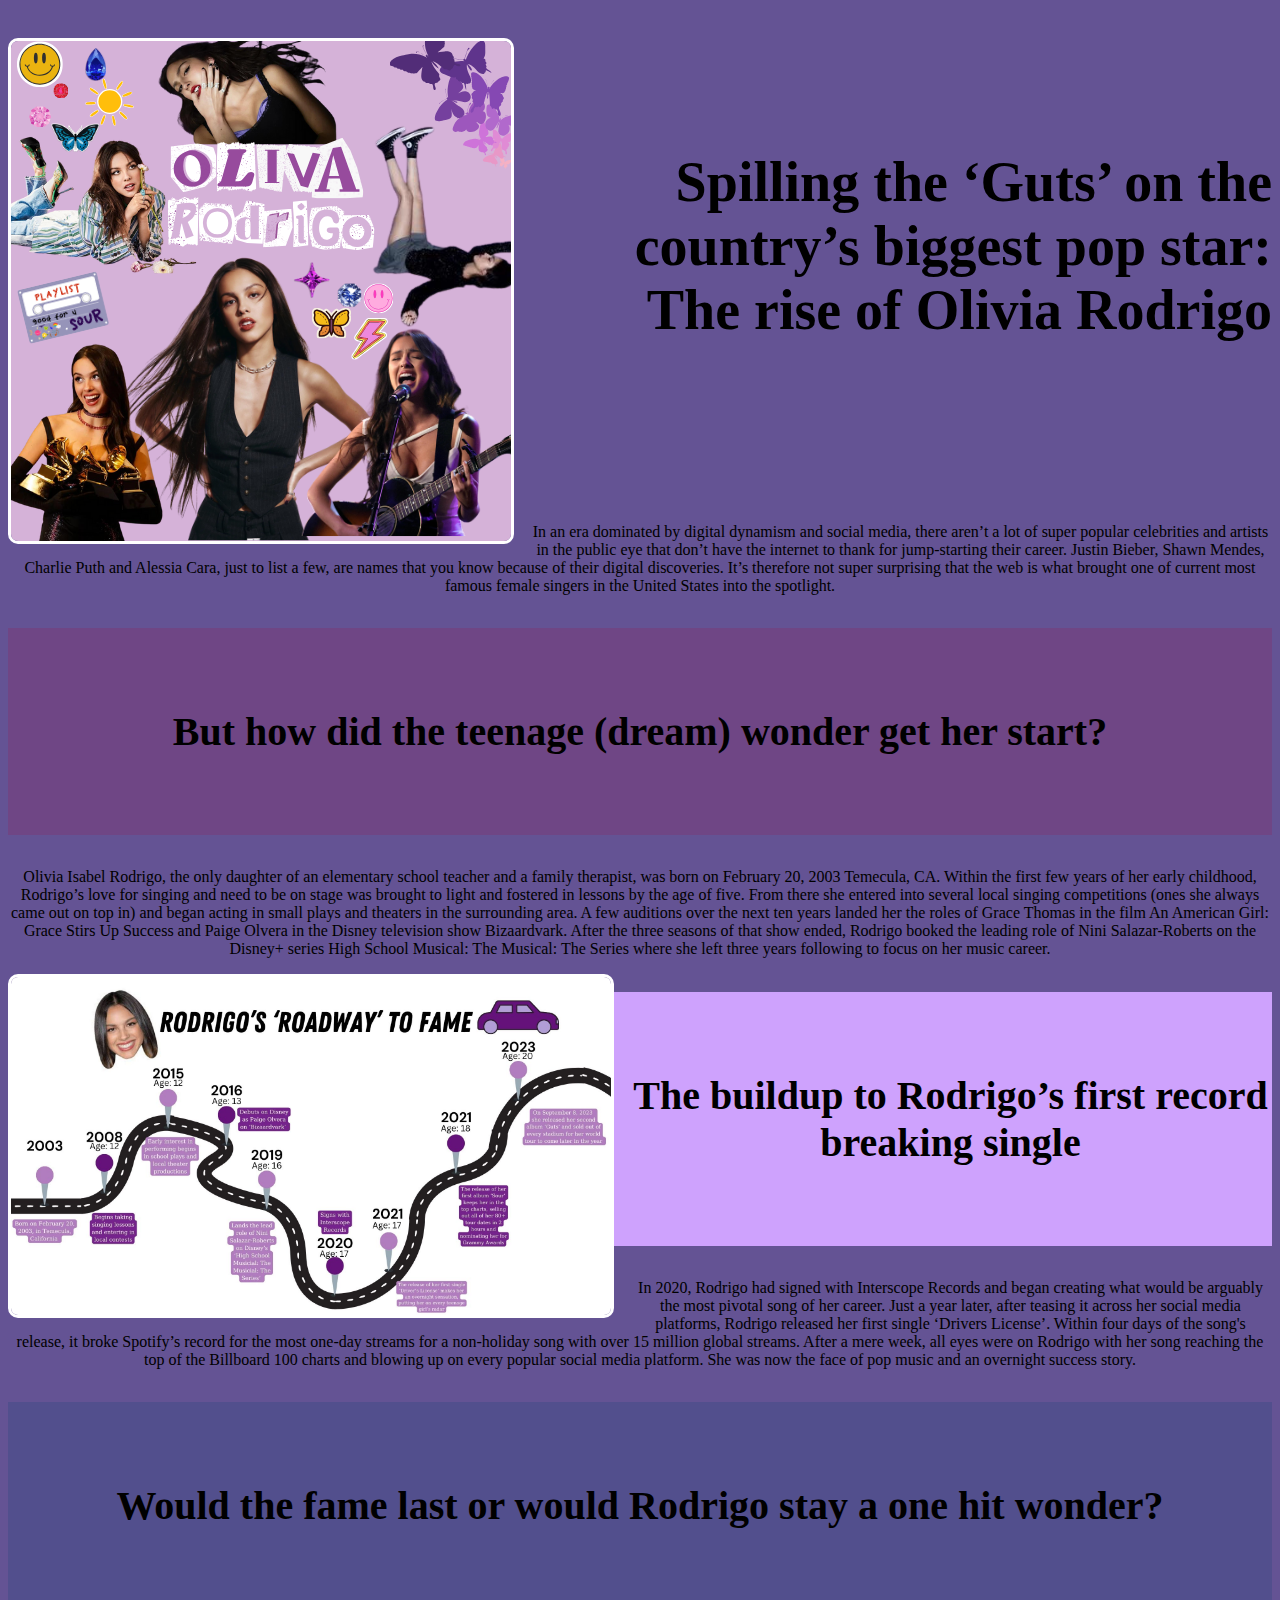
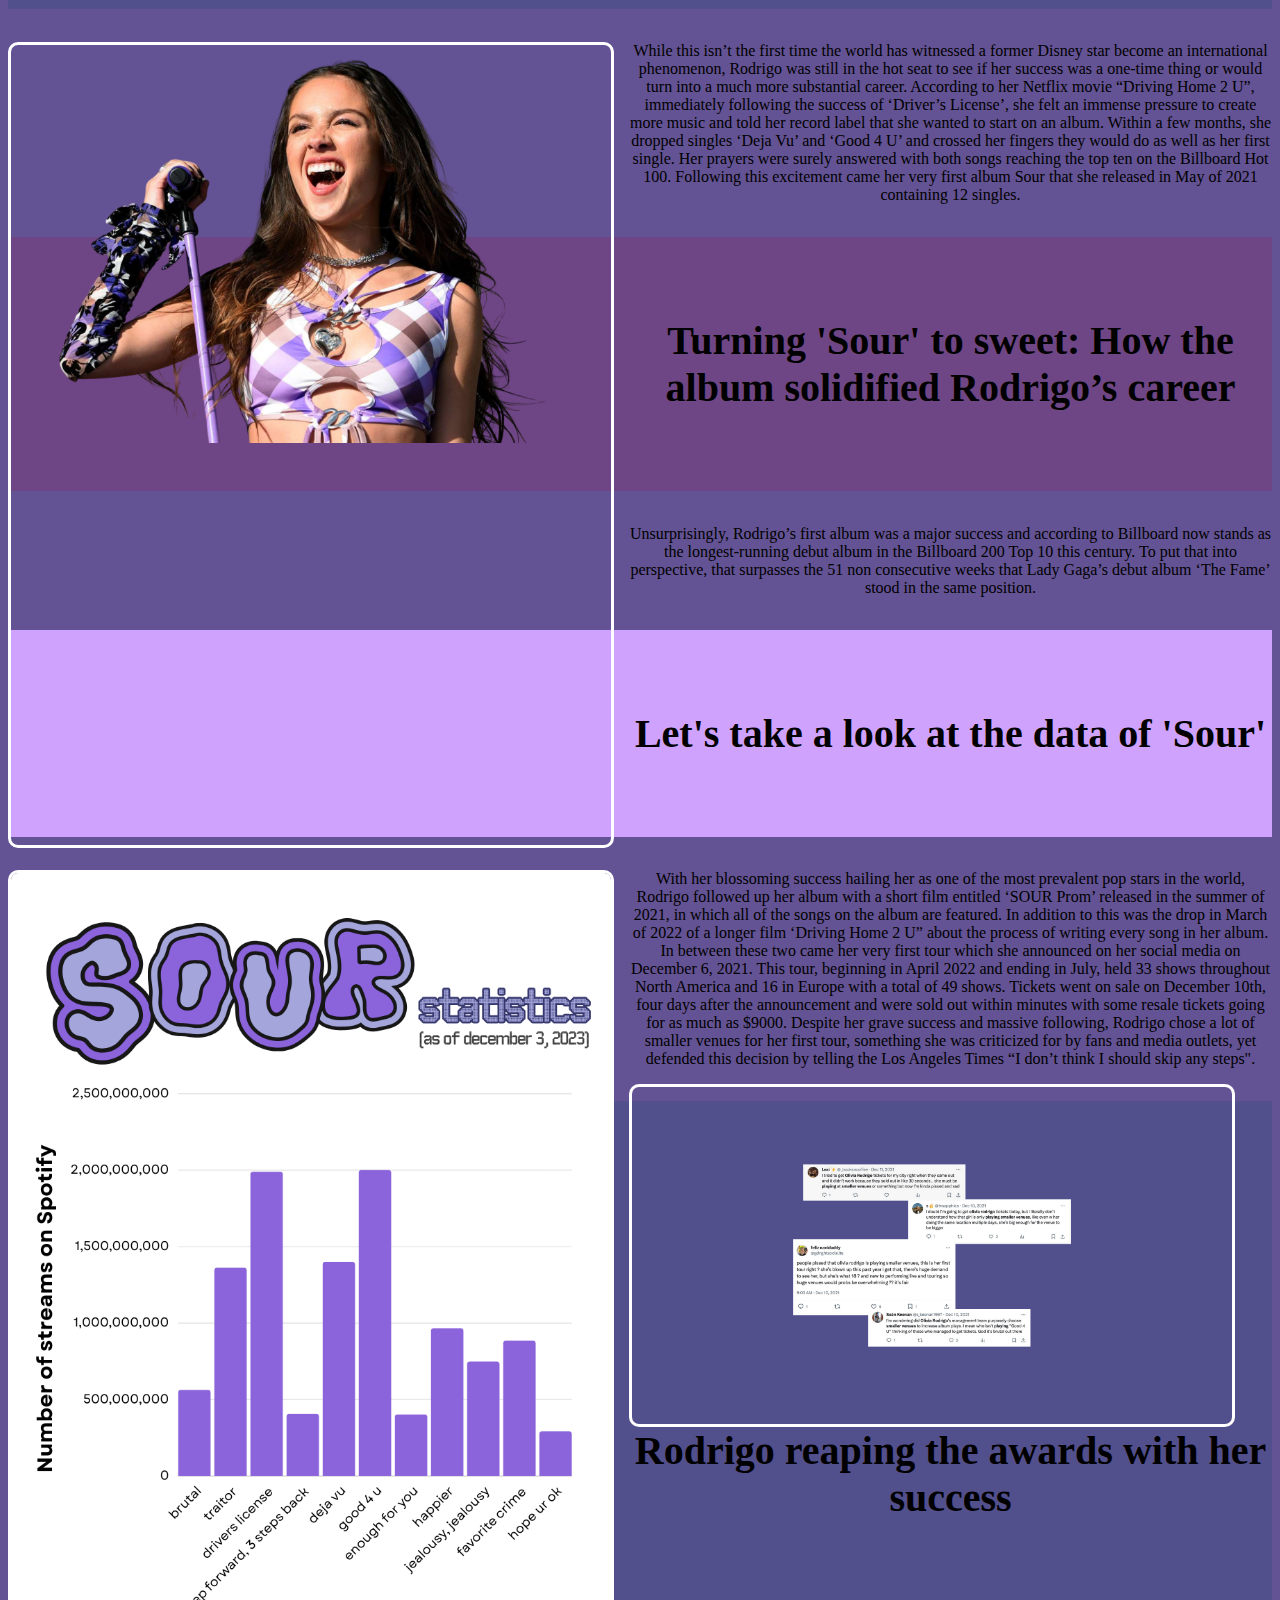
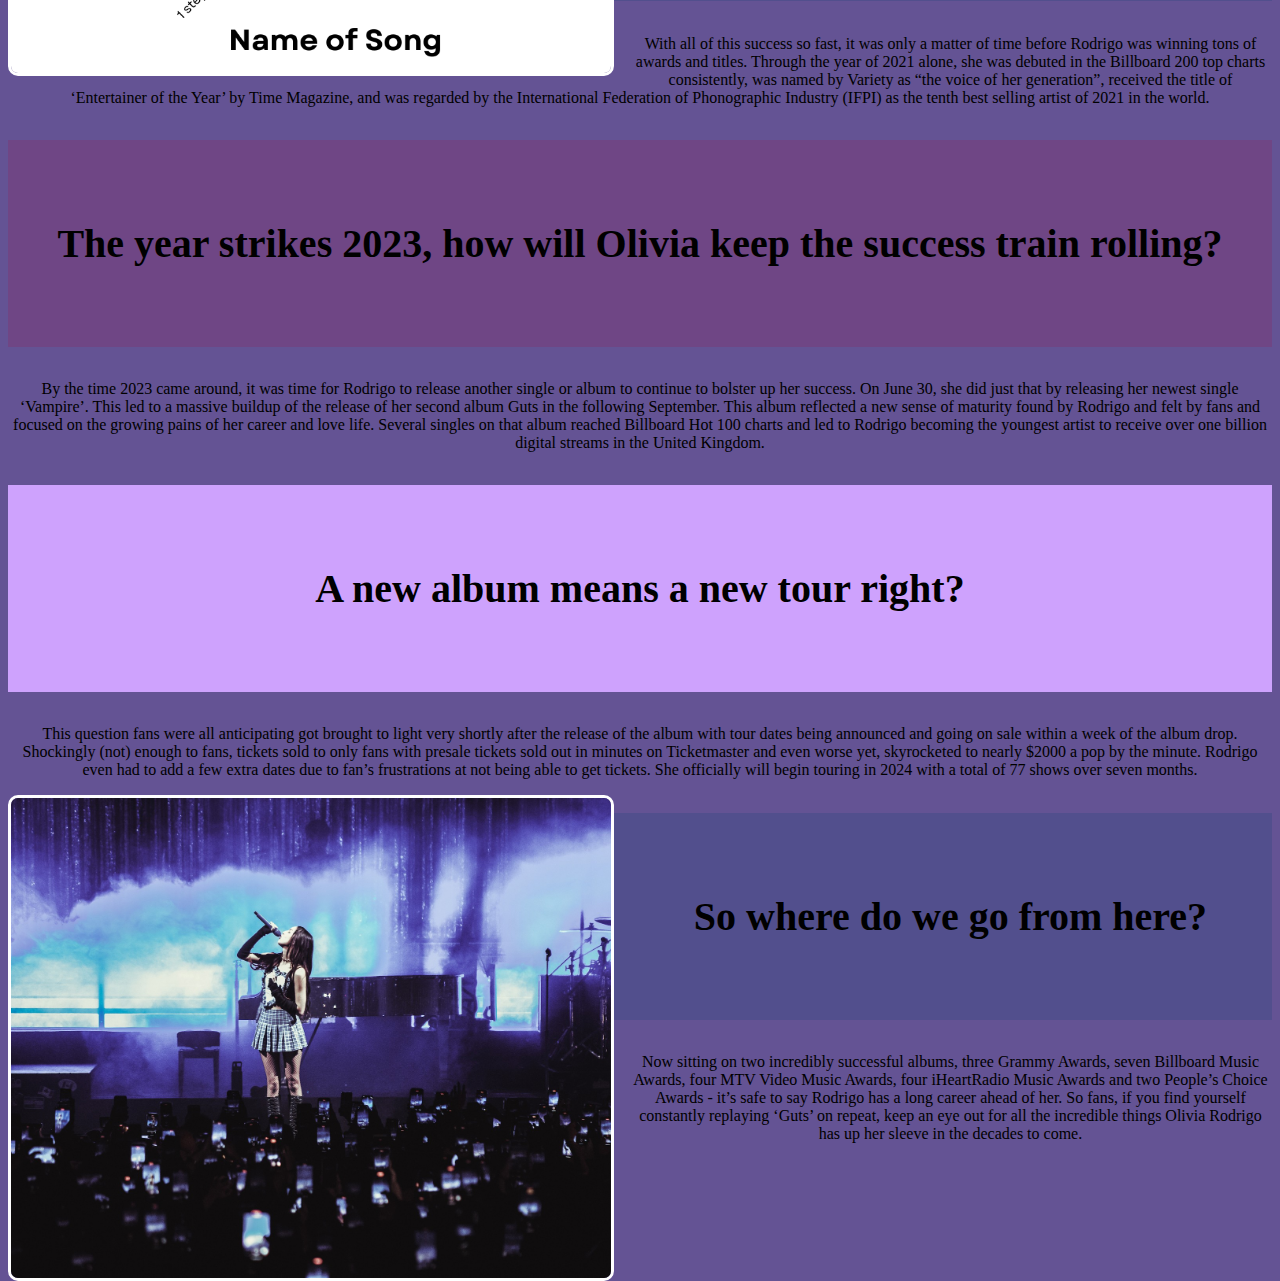
==== commit b9d5d22b: "new" ====
--- a/final project/index.html
+++ b/final project/index.html
@@ -2,21 +2,18 @@
 <html lang="en">
 
 <head>
-    <!--meta info-->
     <meta charset="UTF-8">
     <meta name="viewport" content="width=device-width, initial-scale=1.0">
     <meta http-equiv="X-UA-Compatible" content="ie=edge">
-    <!--seo fields-->
     <title>Spilling the ‘Guts’ on the country’s biggest pop star: The rise of Olivia Rodrigo</title>
     <meta name="description" content="">
-    <!--css-->
     <link href="https://cdn.jsdelivr.net/npm/bootstrap@5.3.2/dist/css/bootstrap.min.css" rel="stylesheet"
         integrity="sha384-T3c6CoIi6uLrA9TneNEoa7RxnatzjcDSCmG1MXxSR1GAsXEV/Dwwykc2MPK8M2HN" crossorigin="anonymous">
     <link rel="stylesheet" href="css/final.css">
 </head>
 <body>
-    <header>
-        <!-- <div class="wrapper"> -->
+    <div class="container-">
+        <header>
             <div class="row">
                 <div class="col-md-6">
                     <img src="images/rodrigo canva.png" alt="Olivia Rodrigo collage">
@@ -27,68 +24,83 @@
 
                 </div>
             </div>
-        <!-- </div> -->
     </header>
 
 <main>
-    <div>
-        In an era dominated by digital dynamism and social media, there aren’t a lot of super popular celebrities and artists in the public eye that don’t have the internet to thank for jump-starting their career. Justin Bieber, Shawn Mendes, Charlie Puth and Alessia Cara, just to list a few, are names that you know because of their digital discoveries. It’s therefore not super surprising that the web is what brought one of current most famous female singers in the United States into the spotlight.
-    </div>
+    <!-- <div> -->
+            <p>
+                 In an era dominated by digital dynamism and social media, there aren’t a lot of super popular celebrities and artists in the public eye that don’t have the internet to thank for jump-starting their career. Justin Bieber, Shawn Mendes, Charlie Puth and Alessia Cara, just to list a few, are names that you know because of their digital discoveries. It’s therefore not super surprising that the web is what brought one of current most famous female singers in the United States into the spotlight.
+            </p>
+     <!-- </div> -->
 <h2 class="darkpurple">But how did the teenage (dream) wonder get her start?</h2>
 
-        Olivia Isabel Rodrigo, the only daughter of an elementary school teacher and a family therapist, was born on February 20, 2003 Temecula, CA. Within the first few years of her early childhood, Rodrigo’s love for singing and need to be on stage was brought to light and fostered in lessons by the age of five. From there she entered into several local singing competitions (ones she always came out on top in) and began acting in small plays and theaters in the surrounding area. A few auditions over the next ten years landed her the roles of Grace Thomas in the film An American Girl: Grace Stirs Up Success and Paige Olvera in the Disney television show Bizaardvark. After the three seasons of that show ended, Rodrigo booked the leading role of Nini Salazar-Roberts on the Disney+ series High School Musical: The Musical: The Series where she left three years following to focus on her music career. 
+            <p>
+                Olivia Isabel Rodrigo, the only daughter of an elementary school teacher and a family therapist, was born on February 20, 2003 Temecula, CA. Within the first few years of her early childhood, Rodrigo’s love for singing and need to be on stage was brought to light and fostered in lessons by the age of five. From there she entered into several local singing competitions (ones she always came out on top in) and began acting in small plays and theaters in the surrounding area. A few auditions over the next ten years landed her the roles of Grace Thomas in the film An American Girl: Grace Stirs Up Success and Paige Olvera in the Disney television show Bizaardvark. After the three seasons of that show ended, Rodrigo booked the leading role of Nini Salazar-Roberts on the Disney+ series High School Musical: The Musical: The Series where she left three years following to focus on her music career. 
+            </p>
 
 <img src="images/Roadmap.jpg" alt="Olivia Rodrigo Roadmap" class="img-fluid">
 
 <h2 class="lightpurple">The buildup to Rodrigo’s first record breaking single</h2>
-    <!--body-->
-        In 2020, Rodrigo had signed with Interscope Records and began creating what would be arguably the most pivotal song of her career. Just a year later, after teasing it across her social media platforms, Rodrigo released her first single ‘Drivers License’. Within four days of the song's release, it broke Spotify’s record for the most one-day streams for a non-holiday song with over 15 million global streams. After a mere week, all eyes were on Rodrigo with her song reaching the top of the Billboard 100 charts and blowing up on every popular social media platform. She was now the face of pop music and an overnight success story. 
-    <!--body-->
-
+     
+            <p>
+                In 2020, Rodrigo had signed with Interscope Records and began creating what would be arguably the most pivotal song of her career. Just a year later, after teasing it across her social media platforms, Rodrigo released her first single ‘Drivers License’. Within four days of the song's release, it broke Spotify’s record for the most one-day streams for a non-holiday song with over 15 million global streams. After a mere week, all eyes were on Rodrigo with her song reaching the top of the Billboard 100 charts and blowing up on every popular social media platform. She was now the face of pop music and an overnight success story. 
+            </p>
+    
 <h2 class="middlepurple">Would the fame last or would Rodrigo stay a one hit wonder?</h2>
 
-<!--INSERT IMAGE OF HER SINGING HERE-->
-    <!--body-->
-        While this isn’t the first time the world has witnessed a former Disney star become an international phenomenon, Rodrigo was still in the hot seat to see if her success was a one-time thing or would turn into a much more substantial career. According to her Netflix movie “Driving Home 2 U”, immediately following the success of ‘Driver’s License’, she felt an immense pressure to create more music and told her record label that she wanted to start on an album. 
-    Within a few months, she dropped singles ‘Deja Vu’ and ‘Good 4 U’ and crossed her fingers they would do as well as her first single. Her prayers were surely answered with both songs reaching the top ten on the Billboard  Hot 100. Following this excitement came her very first album Sour that she released in May of 2021 containing 12 singles. 
-   <!--body-->
+<img src="images/olivia singing.png" alt="Transparent Singing Photo" class="img-fluid">
+    
+            <p>
+                While this isn’t the first time the world has witnessed a former Disney star become an international phenomenon, Rodrigo was still in the hot seat to see if her success was a one-time thing or would turn into a much more substantial career. According to her Netflix movie “Driving Home 2 U”, immediately following the success of ‘Driver’s License’, she felt an immense pressure to create more music and told her record label that she wanted to start on an album. 
+                Within a few months, she dropped singles ‘Deja Vu’ and ‘Good 4 U’ and crossed her fingers they would do as well as her first single. Her prayers were surely answered with both songs reaching the top ten on the Billboard  Hot 100. Following this excitement came her very first album Sour that she released in May of 2021 containing 12 singles. 
+            </p>
 
 <h2 class="darkpurple">Turning 'Sour' to sweet: How the album solidified Rodrigo’s career</h2>
-    <!--body-->
-        Unsurprisingly, Rodrigo’s first album was a major success and according to Billboard now stands as the longest-running debut album in the Billboard 200 Top 10 this century. To put that into perspective, that surpasses the 51 non consecutive weeks that Lady Gaga’s debut album ‘The Fame’ stood in the same position.       <!--body-->
+    
+            <p>
+                 Unsurprisingly, Rodrigo’s first album was a major success and according to Billboard now stands as the longest-running debut album in the Billboard 200 Top 10 this century. To put that into perspective, that surpasses the 51 non consecutive weeks that Lady Gaga’s debut album ‘The Fame’ stood in the same position.       
+            </p>
 
 <h2 class="lightpurple">Let's take a look at the data of 'Sour'</h2>
-<!--INSERT DATA CHART HERE-->
-    <!--body-->
-        With her blossoming success hailing her as one of the most prevalent pop stars in the world, Rodrigo followed up her album with a short film entitled ‘SOUR Prom’ released in the summer of 2021, in which all of the songs on the album are featured. In addition to this was the drop in March of 2022 of a longer film ‘Driving Home 2 U” about the process of writing every song in her album. In between these two came her very first tour which she announced on her social media on December 6, 2021. This tour, beginning in April 2022 and ending in July, held 33 shows throughout North America and 16 in Europe with a total of 49 shows. Tickets went on sale on December 10th, four days after the announcement and were sold out within minutes with some resale tickets going for as much as $9000. Despite her grave success and massive following, Rodrigo chose a lot of smaller venues for her first tour, something she was criticized for by fans and media outlets, yet defended this decision by telling the Los Angeles Times “I don’t think I should skip any steps".
-    <!--body-->
-<!--INSERT TWITTER IMAGE-->
+<img src="images/sour stat chart.png" alt="sour statistic chart" class="img-fluid">
+    
+             <p>
+                With her blossoming success hailing her as one of the most prevalent pop stars in the world, Rodrigo followed up her album with a short film entitled ‘SOUR Prom’ released in the summer of 2021, in which all of the songs on the album are featured. In addition to this was the drop in March of 2022 of a longer film ‘Driving Home 2 U” about the process of writing every song in her album. In between these two came her very first tour which she announced on her social media on December 6, 2021. This tour, beginning in April 2022 and ending in July, held 33 shows throughout North America and 16 in Europe with a total of 49 shows. Tickets went on sale on December 10th, four days after the announcement and were sold out within minutes with some resale tickets going for as much as $9000. Despite her grave success and massive following, Rodrigo chose a lot of smaller venues for her first tour, something she was criticized for by fans and media outlets, yet defended this decision by telling the Los Angeles Times “I don’t think I should skip any steps".
+            </p>
+
+<img src="images/twitter tweets.png" alt="Twitter Image" class="img-fluid">
 
 <h2 class="middlepurple">Rodrigo reaping the awards with her success</h2>
-    <body>
-        With all of this success so fast, it was only a matter of time before Rodrigo was winning tons of awards and titles. Through the year of 2021 alone, she was debuted in the Billboard 200 top charts consistently, was named by Variety as “the voice of her generation”, received the title of ‘Entertainer of the Year’ by Time Magazine, and was regarded by the International Federation of Phonographic Industry (IFPI) as the tenth best selling artist of 2021 in the world.  
-    </body>
+            <p>
+                 With all of this success so fast, it was only a matter of time before Rodrigo was winning tons of awards and titles. Through the year of 2021 alone, she was debuted in the Billboard 200 top charts consistently, was named by Variety as “the voice of her generation”, received the title of ‘Entertainer of the Year’ by Time Magazine, and was regarded by the International Federation of Phonographic Industry (IFPI) as the tenth best selling artist of 2021 in the world.  
+            </p>
 
 <!--INSERT GRAPHIC OF HER AWARDS-->
 
 <h2 class="darkpurple">The year strikes 2023, how will Olivia keep the success train rolling?</h2>
-    <!--body-->
-        By the time 2023 came around, it was time for Rodrigo to release another single or album to continue to bolster up her success. On June 30, she did just that by releasing her newest single ‘Vampire’. This led to a massive buildup of the release of her second album Guts in the following September. 
-	This album reflected a new sense of maturity found by Rodrigo and felt by fans and focused on the growing pains of her career and love life. Several singles on that album reached Billboard Hot 100 charts and led to Rodrigo becoming the youngest artist to receive over one billion digital streams in the United Kingdom. 
-    <!--body-->
+    
+            <p>
+                 By the time 2023 came around, it was time for Rodrigo to release another single or album to continue to bolster up her success. On June 30, she did just that by releasing her newest single ‘Vampire’. This led to a massive buildup of the release of her second album Guts in the following September. 
+	            This album reflected a new sense of maturity found by Rodrigo and felt by fans and focused on the growing pains of her career and love life. Several singles on that album reached Billboard Hot 100 charts and led to Rodrigo becoming the youngest artist to receive over one billion digital streams in the United Kingdom. 
+            </p>
 
 <h2 class="lightpurple">A new album means a new tour right?</h2>
-    <!--body-->
-        This question fans were all anticipating got brought to light very shortly after the release of the album with tour dates being announced and going on sale within a week of the album drop. Shockingly (not) enough to fans, tickets sold to only fans with presale tickets sold out in minutes on Ticketmaster and even worse yet, skyrocketed to nearly $2000 a pop by the minute. Rodrigo even had to add a few extra dates due to fan’s frustrations at not being able to get tickets. She officially will begin touring in 2024 with a total of 77 shows over seven months.
-    <!--body-->
+    
+            <p>
+                 This question fans were all anticipating got brought to light very shortly after the release of the album with tour dates being announced and going on sale within a week of the album drop. Shockingly (not) enough to fans, tickets sold to only fans with presale tickets sold out in minutes on Ticketmaster and even worse yet, skyrocketed to nearly $2000 a pop by the minute. Rodrigo even had to add a few extra dates due to fan’s frustrations at not being able to get tickets. She officially will begin touring in 2024 with a total of 77 shows over seven months.
+            </p>
 
-<!--iNSERT TOUR IMAGE HERE-->
+        <img src="images/tour photo.jpg" alt="Tour Image" class="img-fluid">
 
 <h2 class="middlepurple">So where do we go from here?</h2>
-    <!--body-->
-        Now sitting on two incredibly successful albums, three Grammy Awards, seven Billboard Music Awards, four MTV Video Music Awards, four iHeartRadio Music Awards and two People’s Choice Awards - it’s safe to say Rodrigo has a long career ahead of her. So fans, if you find yourself constantly replaying ‘Guts’ on repeat, keep an eye out for all the incredible things Olivia Rodrigo has up her sleeve in the decades to come. 
-    <!--body-->
-    </main> 
+    
+             <p>
+                 Now sitting on two incredibly successful albums, three Grammy Awards, seven Billboard Music Awards, four MTV Video Music Awards, four iHeartRadio Music Awards and two People’s Choice Awards - it’s safe to say Rodrigo has a long career ahead of her. So fans, if you find yourself constantly replaying ‘Guts’ on repeat, keep an eye out for all the incredible things Olivia Rodrigo has up her sleeve in the decades to come. 
+             </p>
+
+        </main> 
+    </div>
 </body>
+
 </html>
 
--- a/final project/css/final.css
+++ b/final project/css/final.css
@@ -1,36 +1,12 @@
-/*div{
-    margin: 0;
-    padding: 20px;
-    box-sizing: border-box;
-} */
-
 img {
-    /*max-width: 600px;*/
+    max-width: 600px;
     float: left;
     border: 3px solid #fff;
     border-radius: 10px;
     margin-right: 15px;
 }
 
-/*.wrapper{
-    margin: 150px auto;
-    width: 70%; 
-    background-color: #645394;
-    margin: 0 0 15% 0;
-    padding: 8em 0;
-}
-*/
-    
-/*
 
-.text-box h1{
-    font-size: 50px;
-    font-weight: bold;
-    font-family: Didot, serif; 
-    text-align: right;
-    background-color: #645394
-}
-*/
 
 
 body {
@@ -38,7 +14,7 @@
 }
 
 main {
-    /*background-color: #645394; */
+    background-color: #645394;
     padding: 1em 0;
     text-align: center;
 }
@@ -49,7 +25,7 @@
     font-family: Didot, serif;
     text-align: right;
     padding: 2em 0;
-    /* background-color: #645394; */
+    background-color: #645394; 
     }
  
 
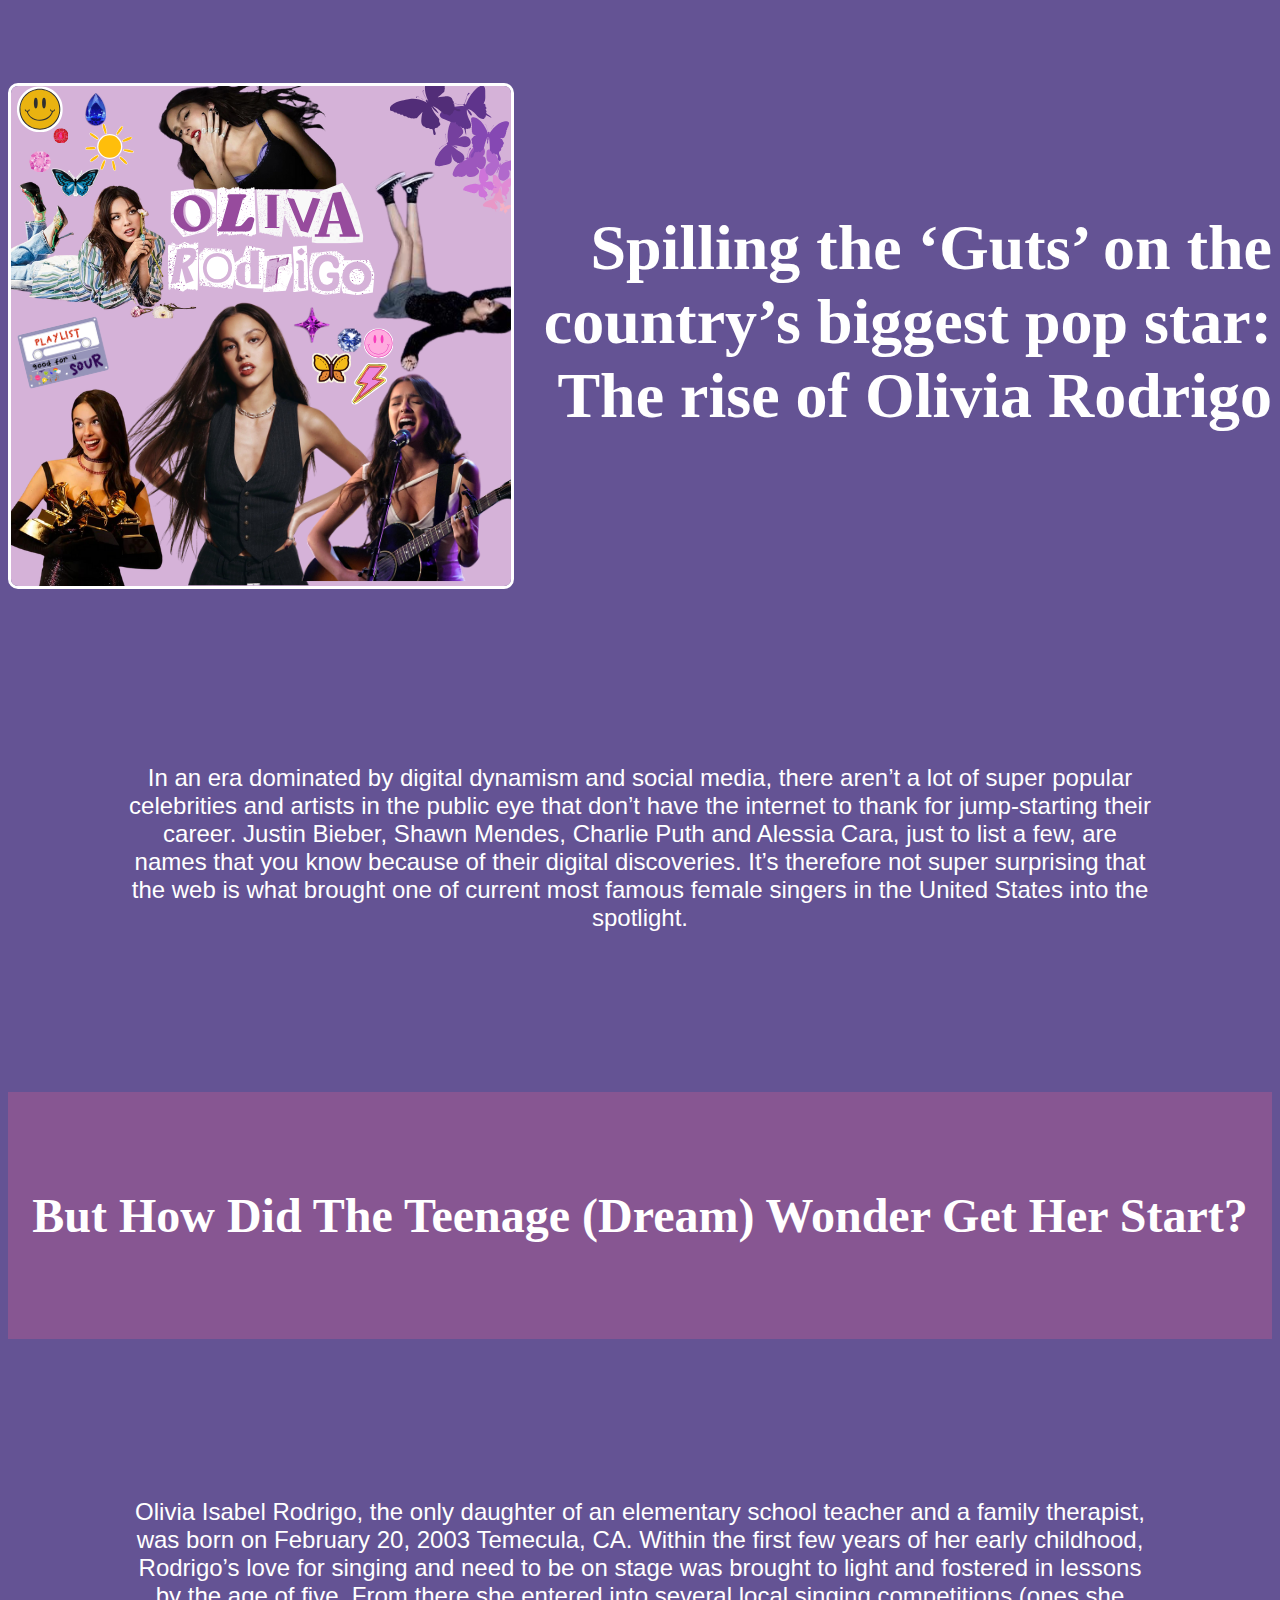
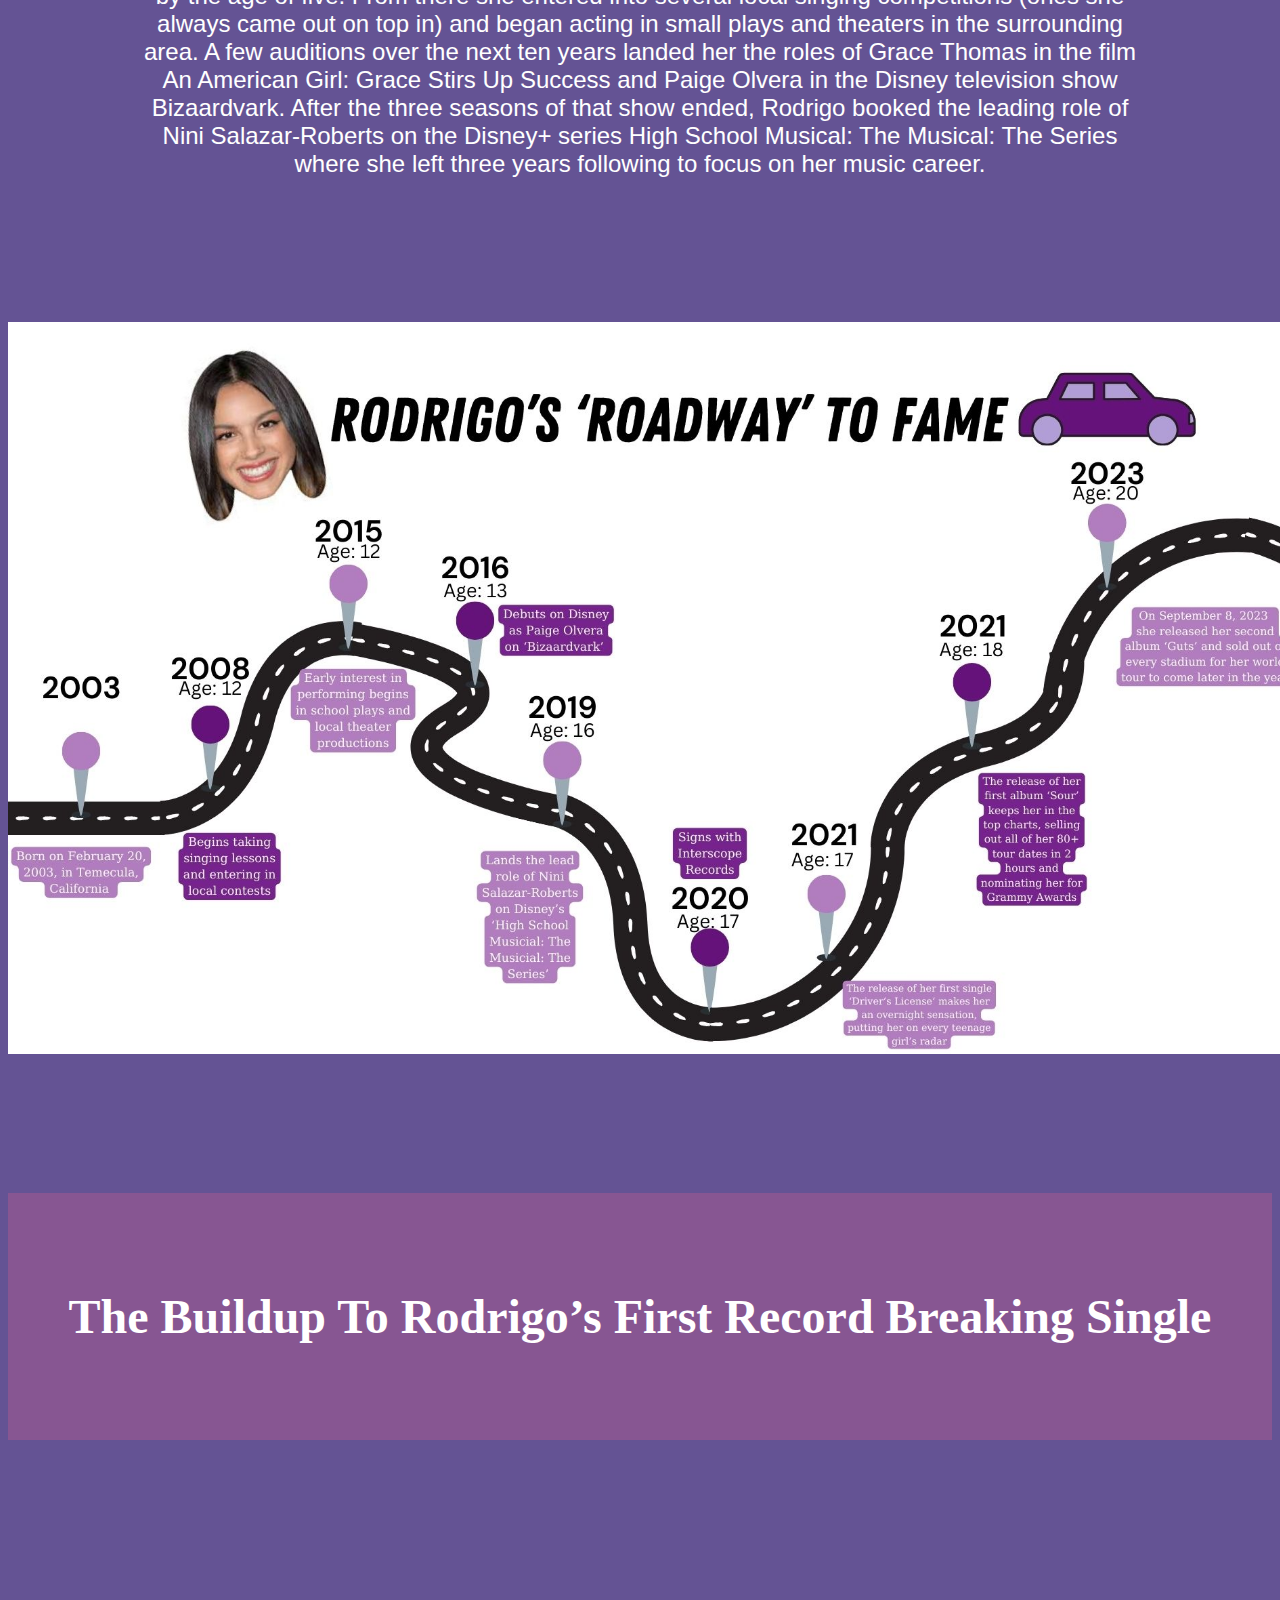
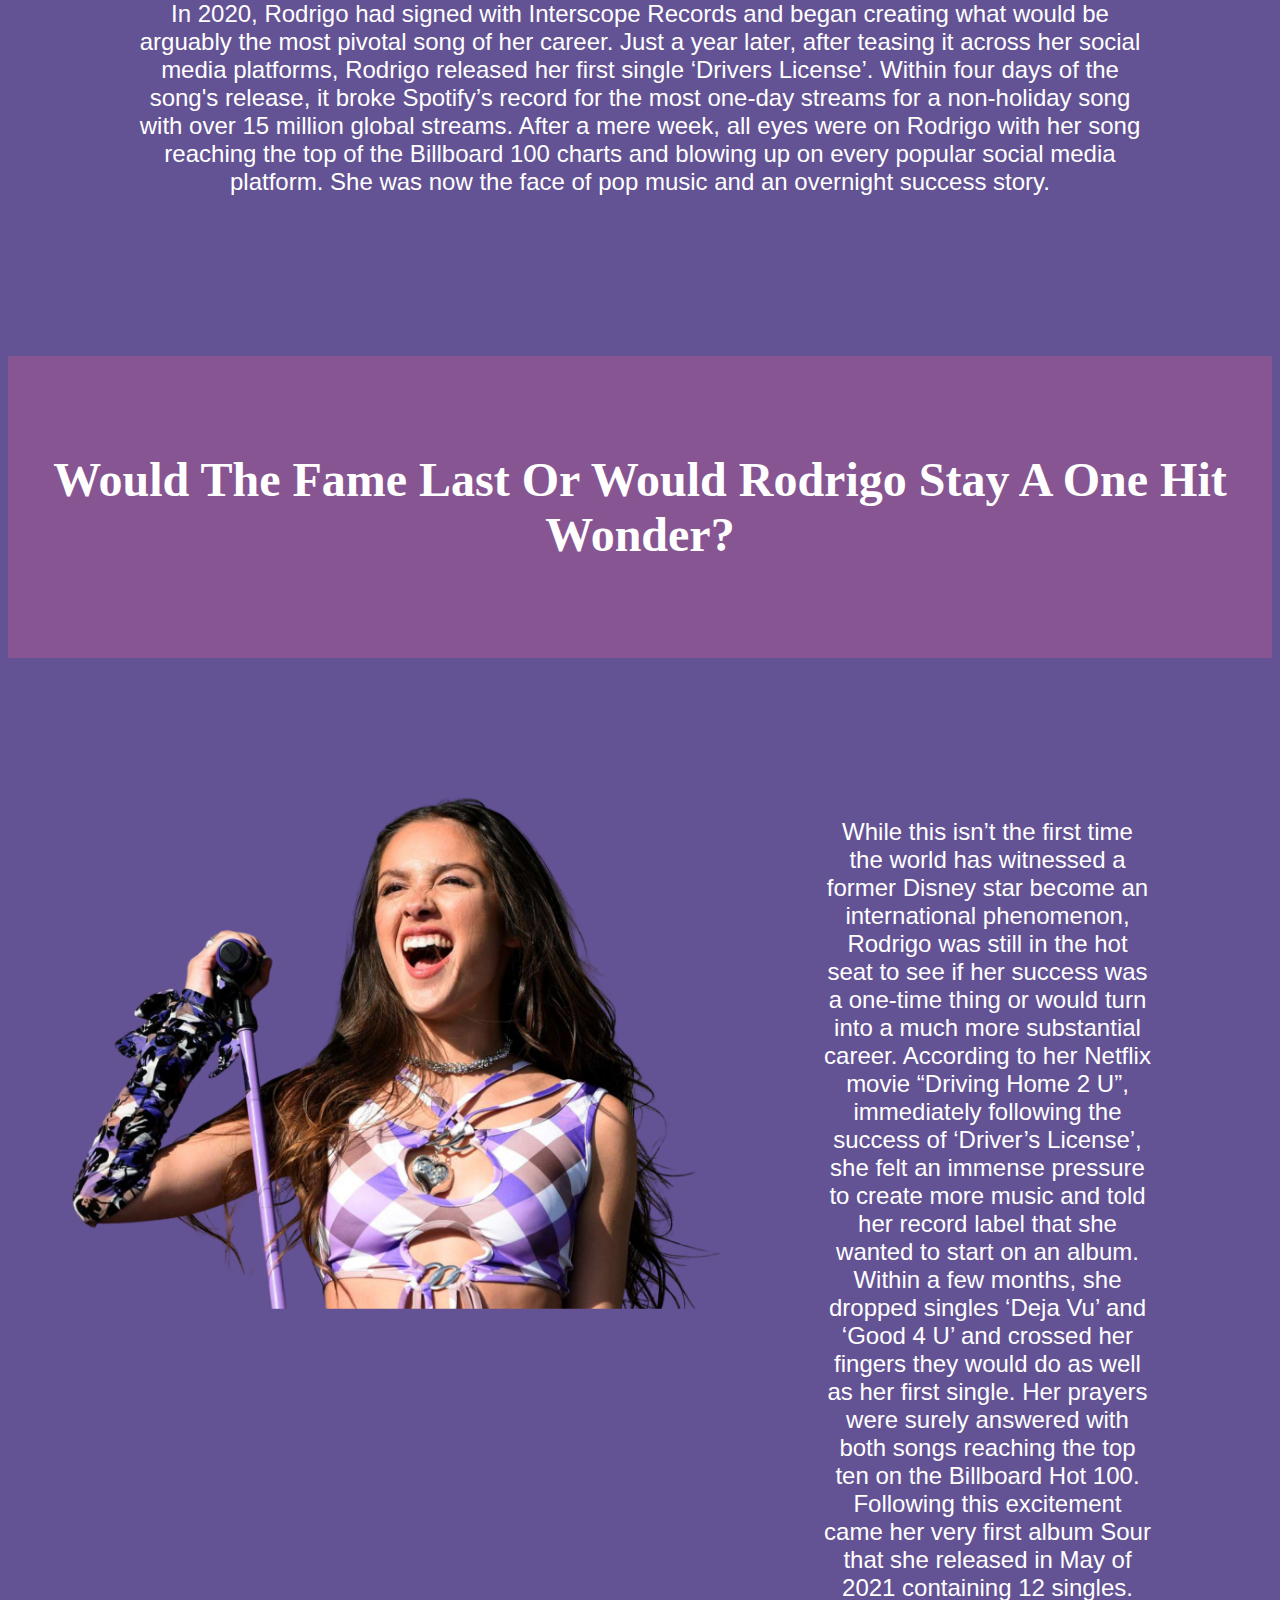
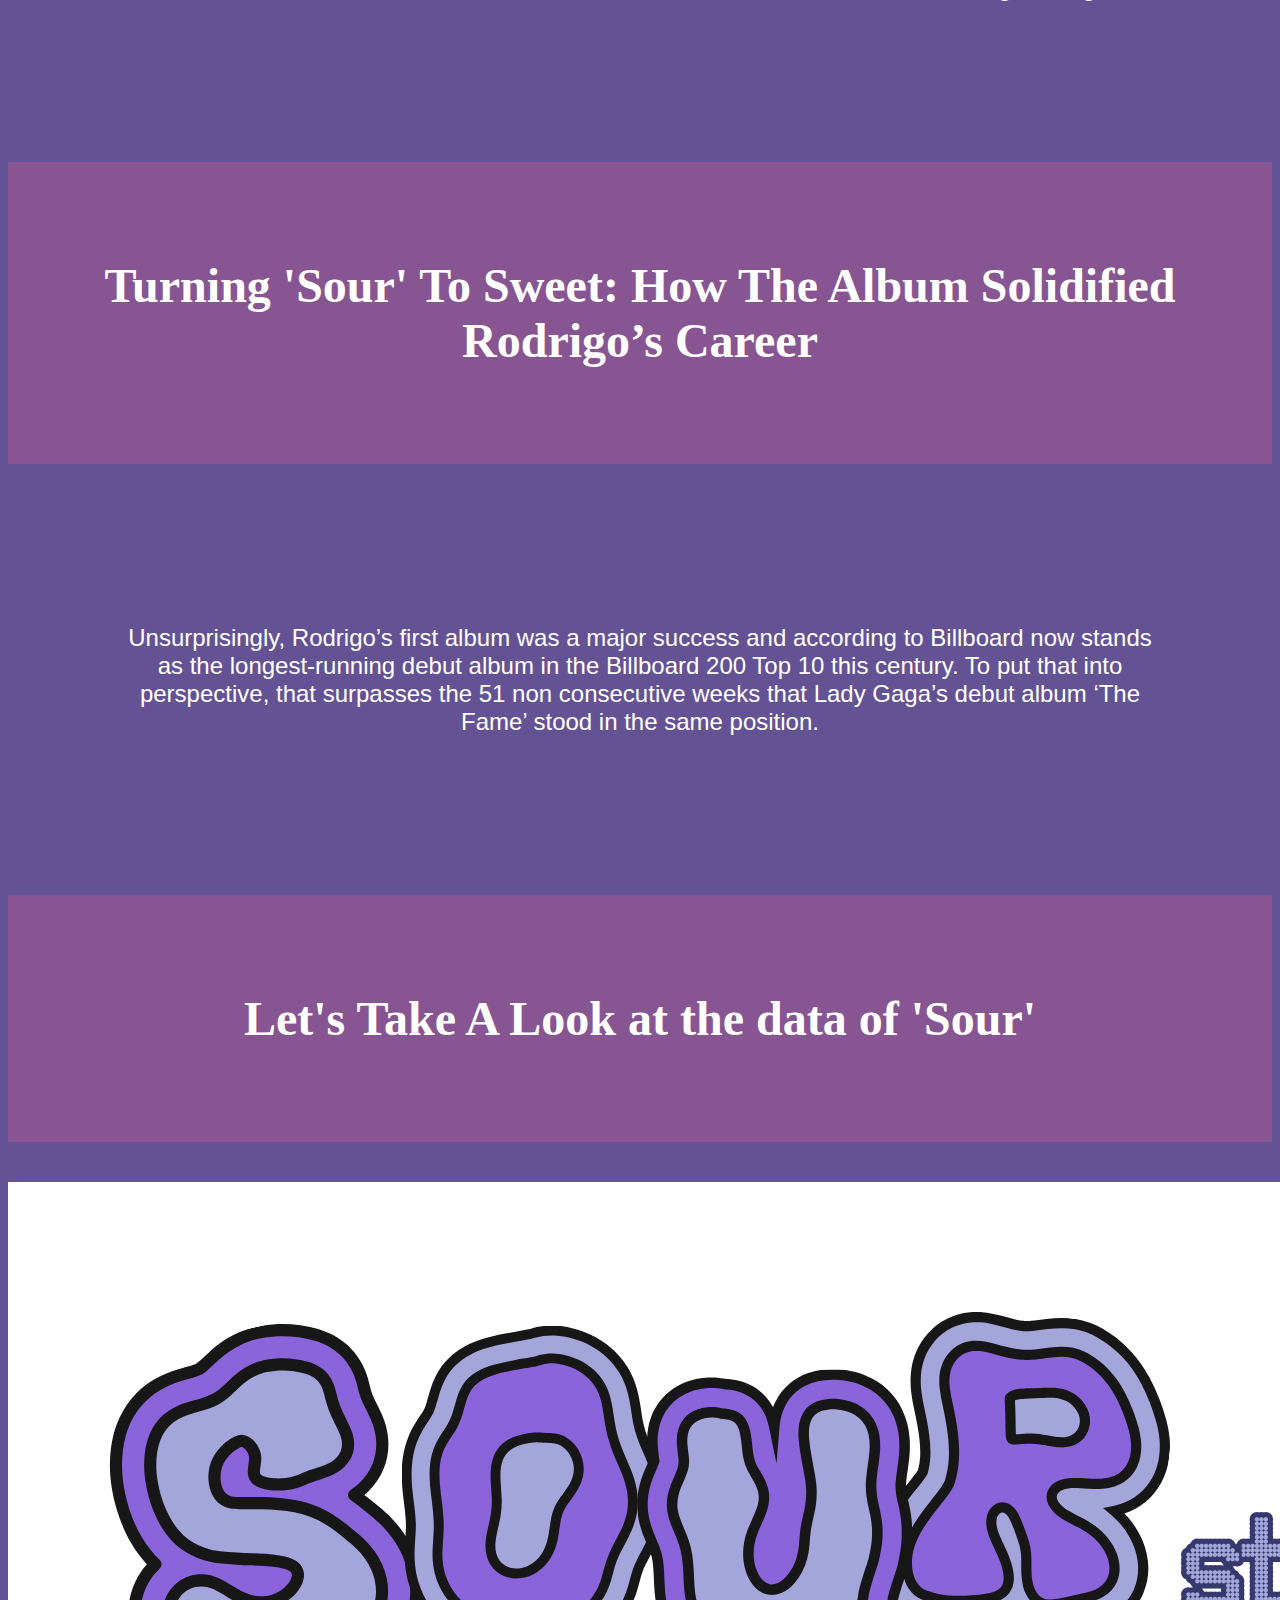
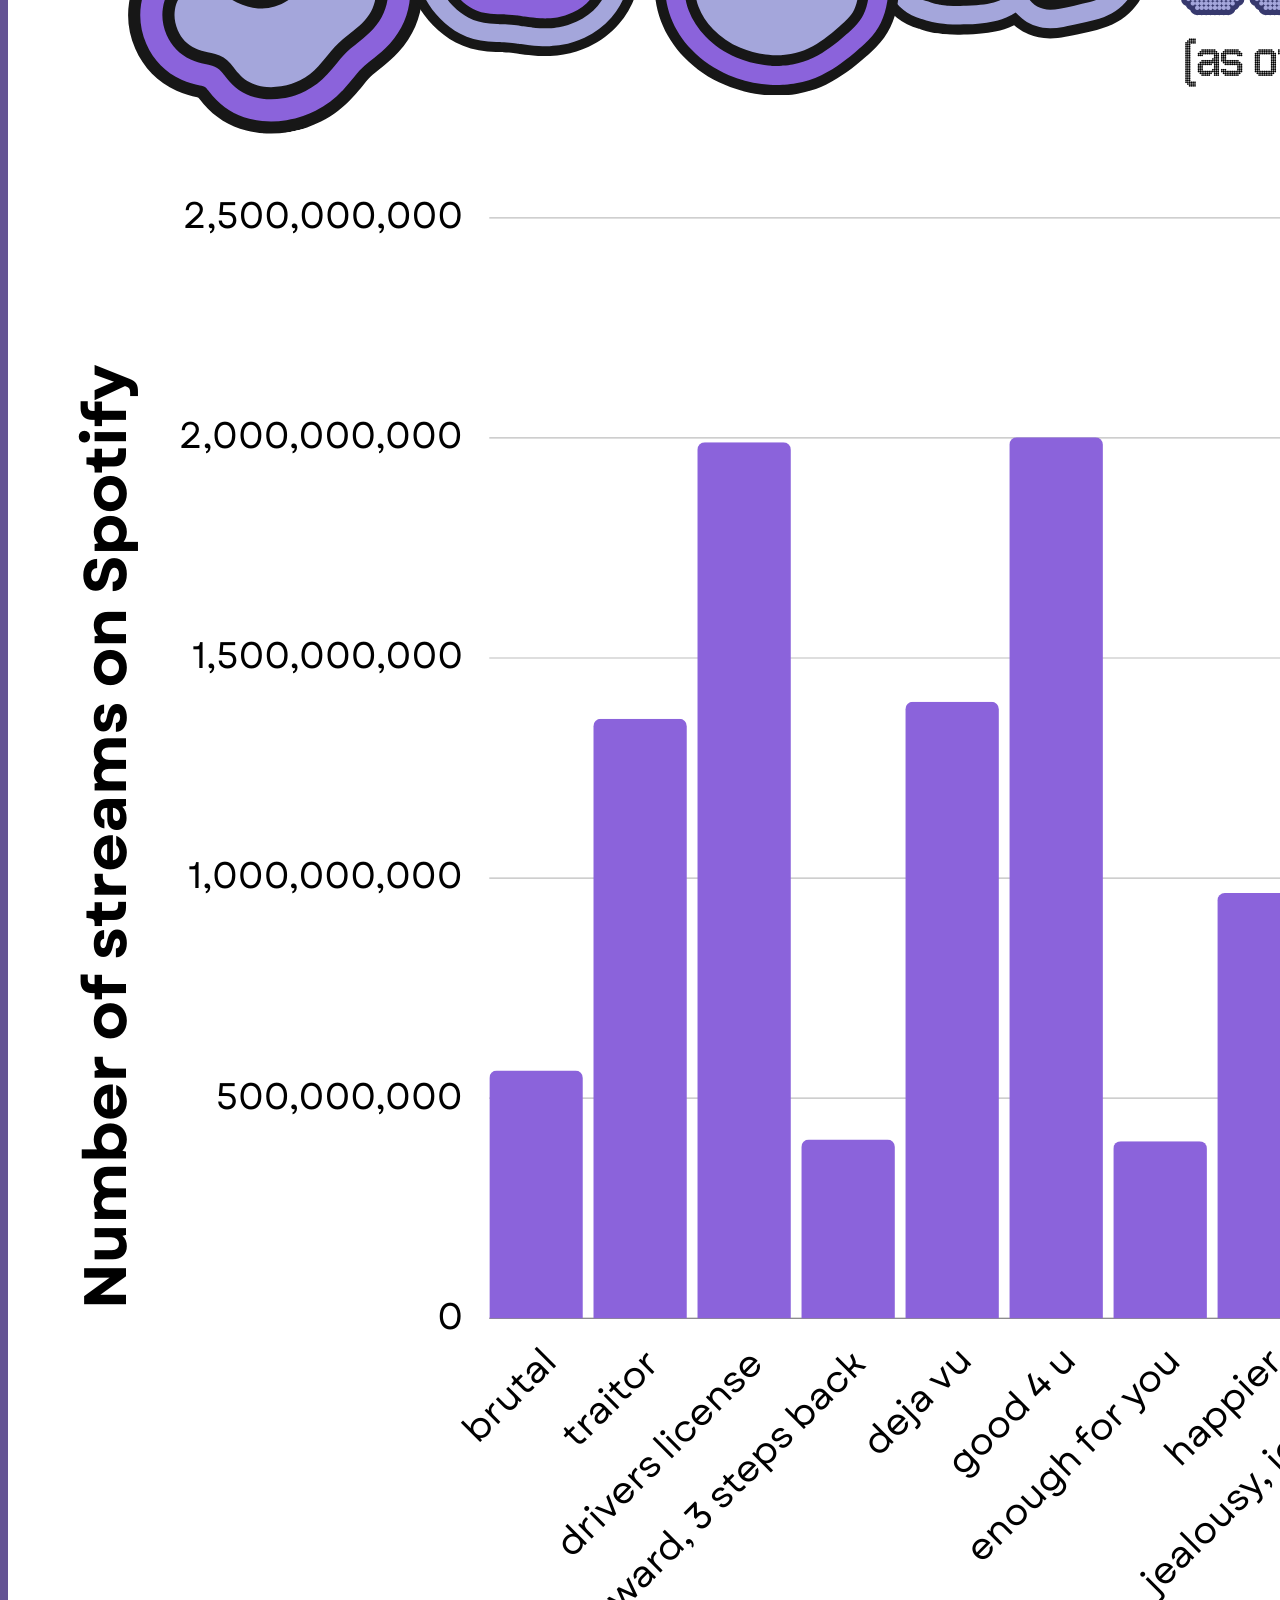
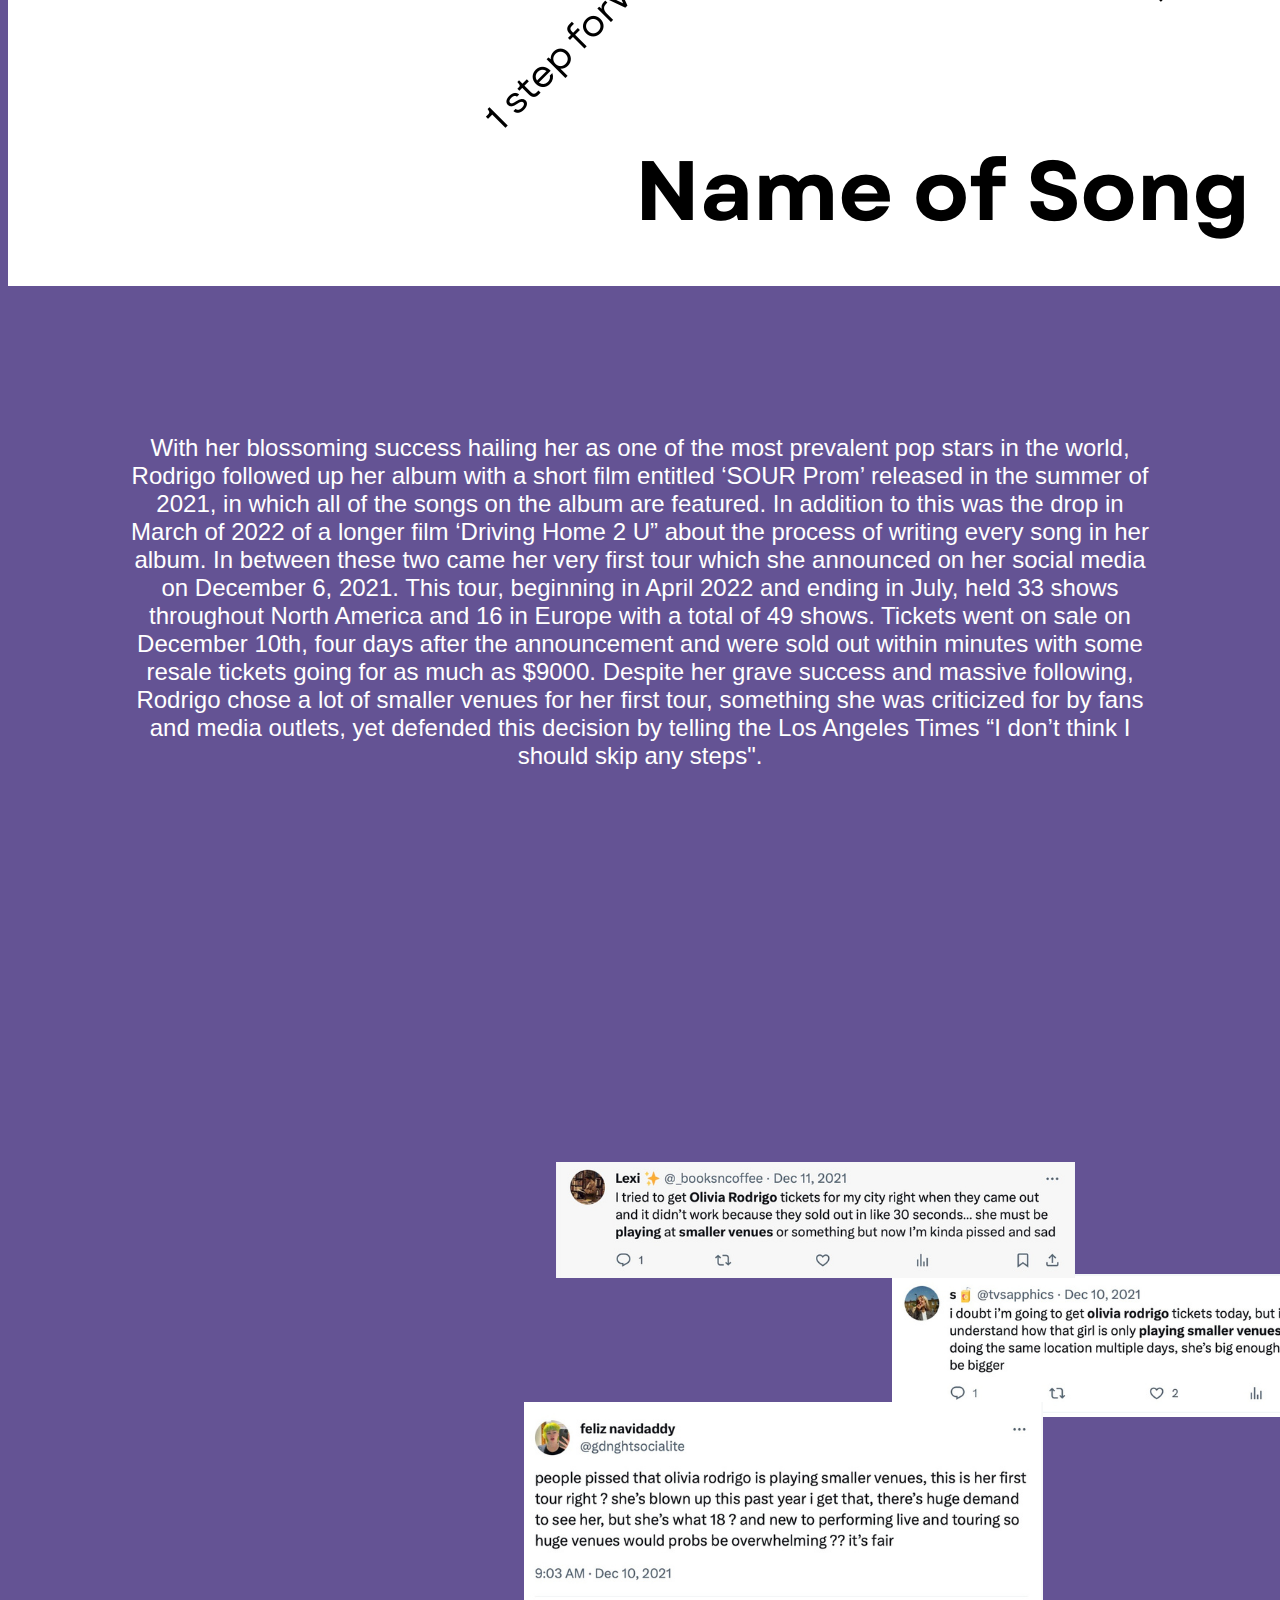
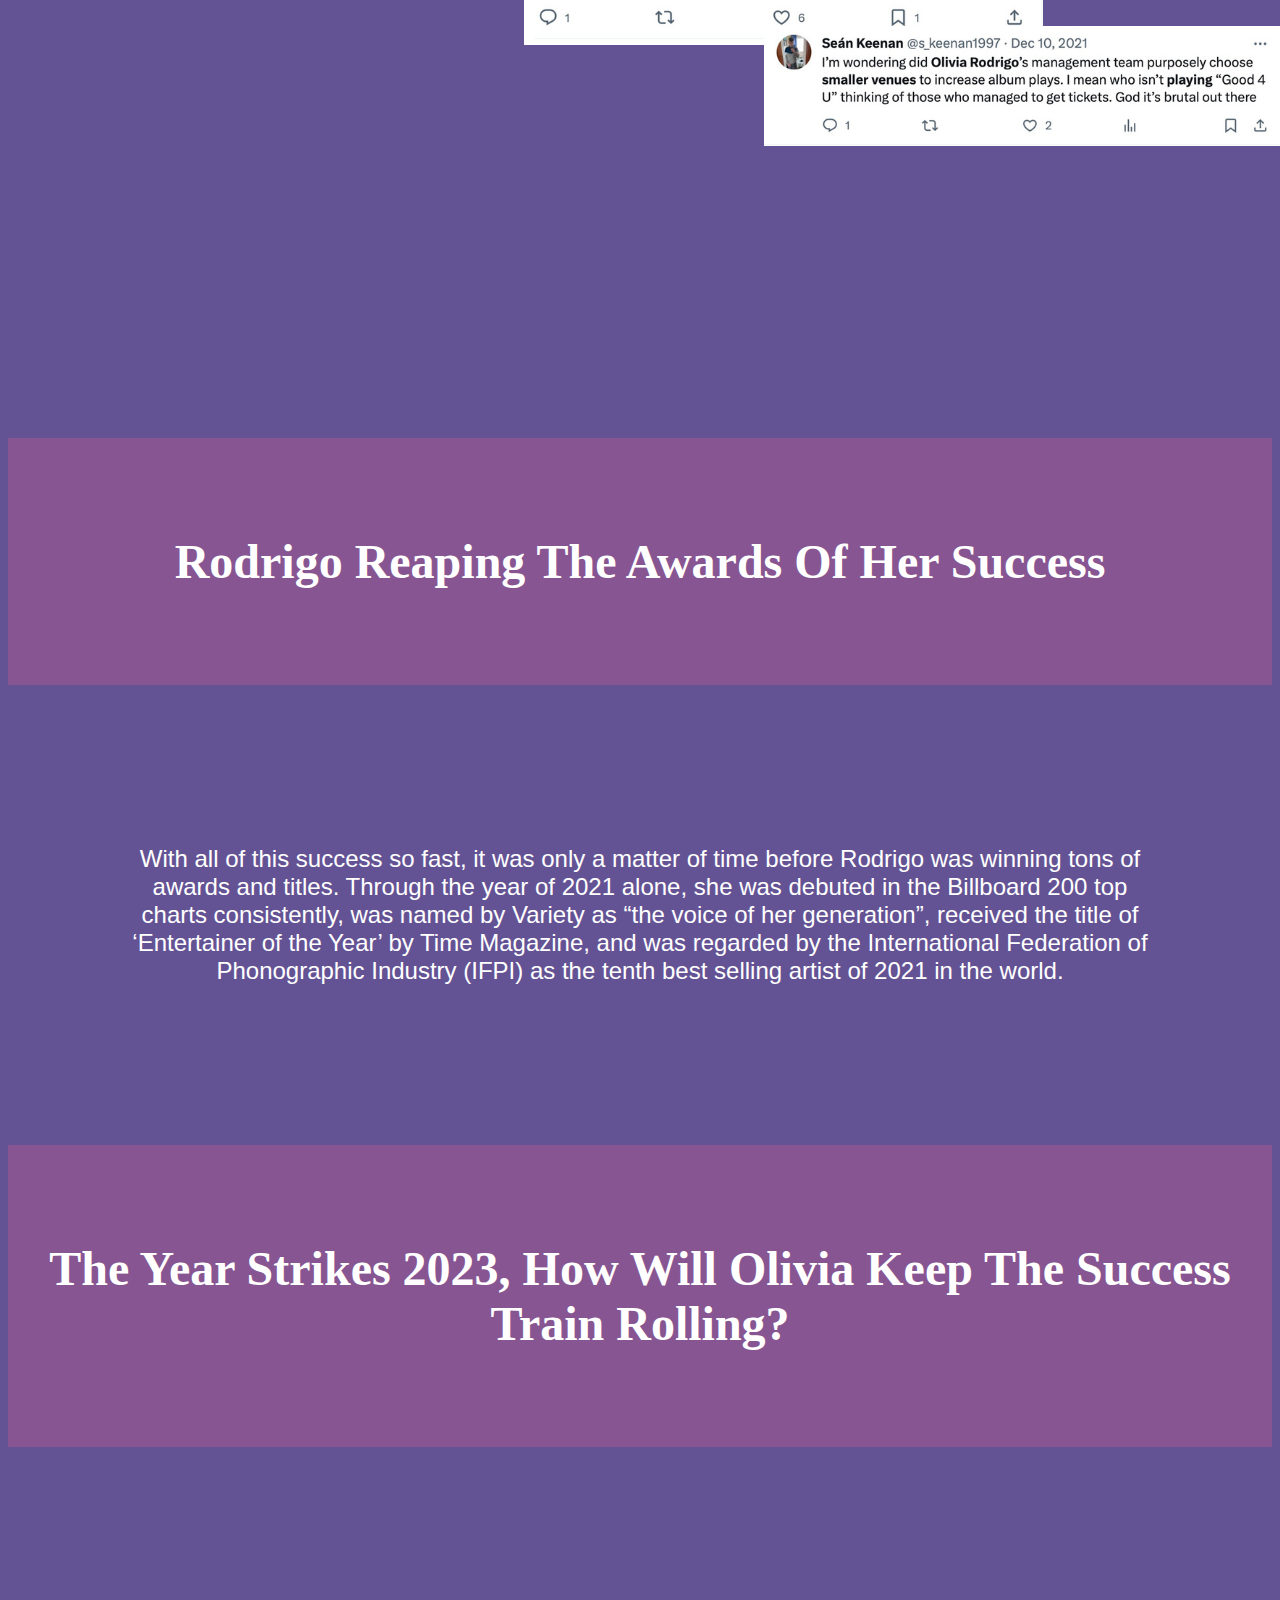
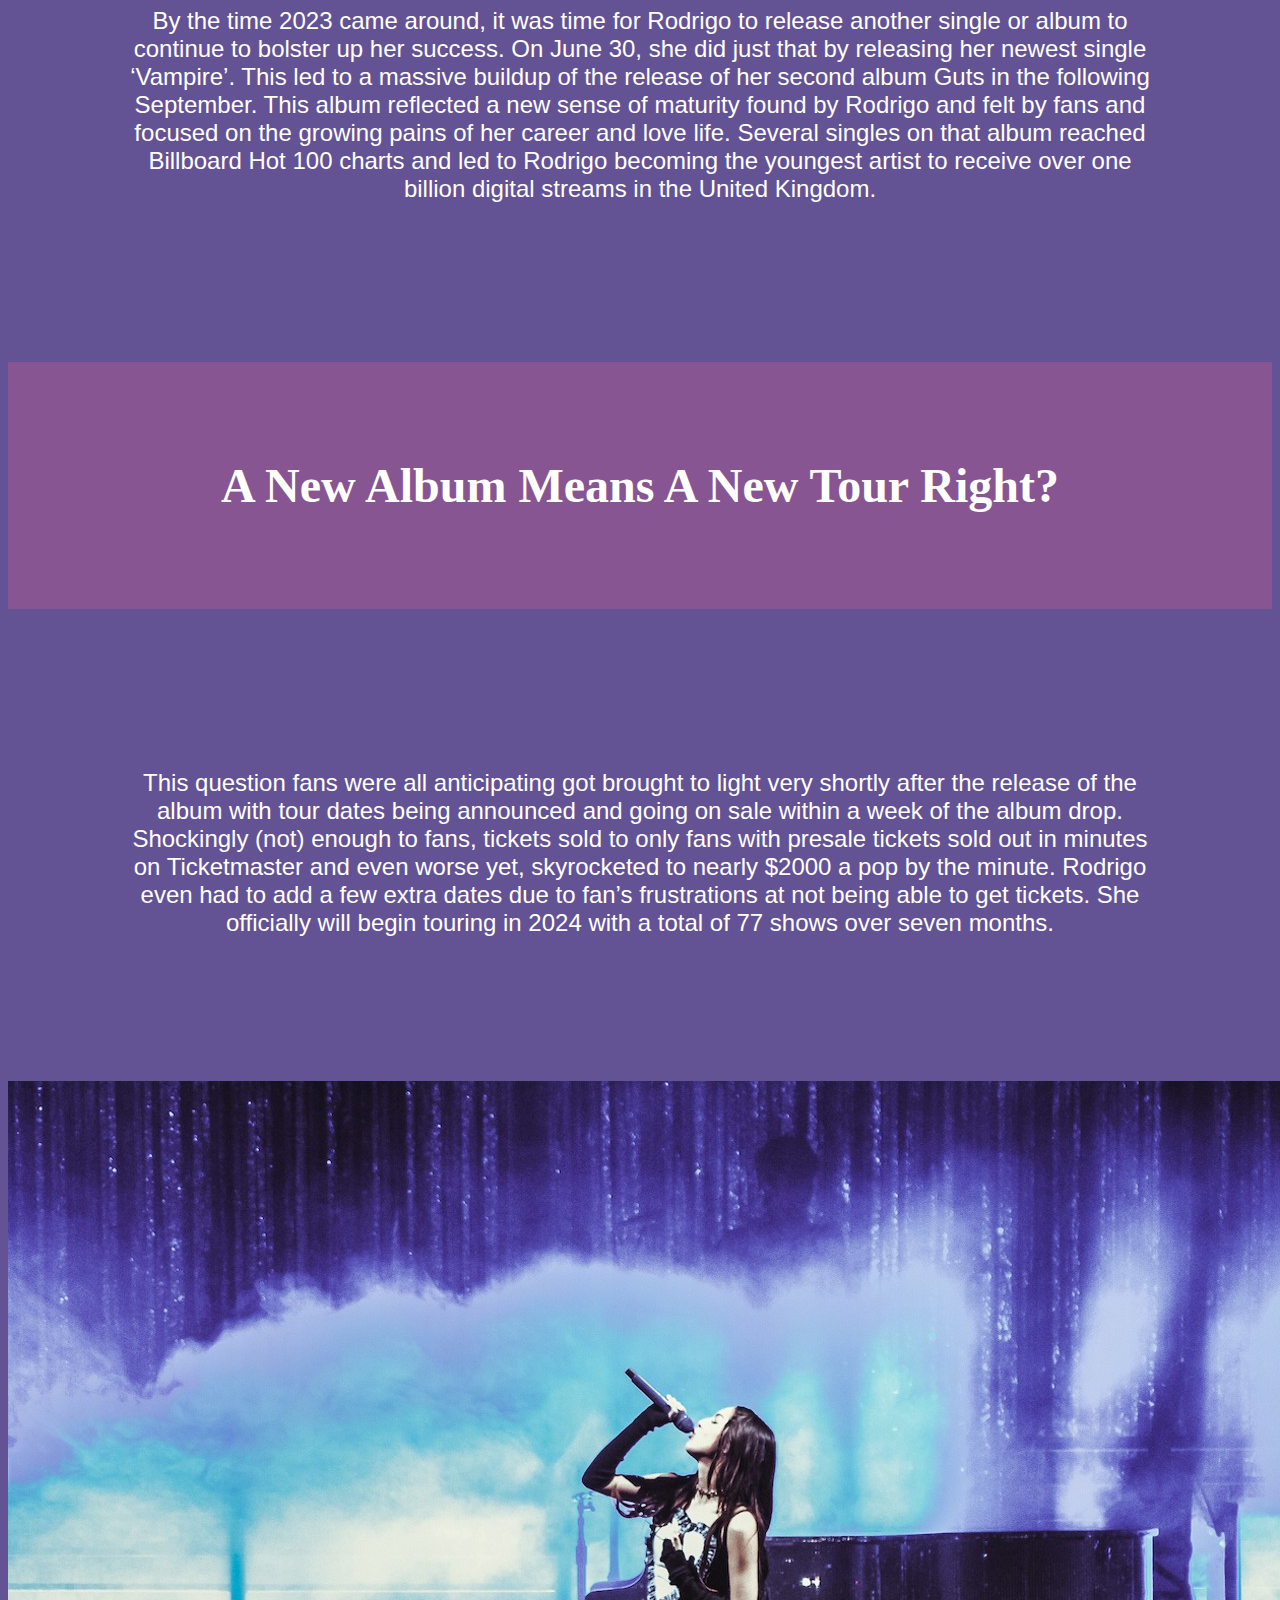
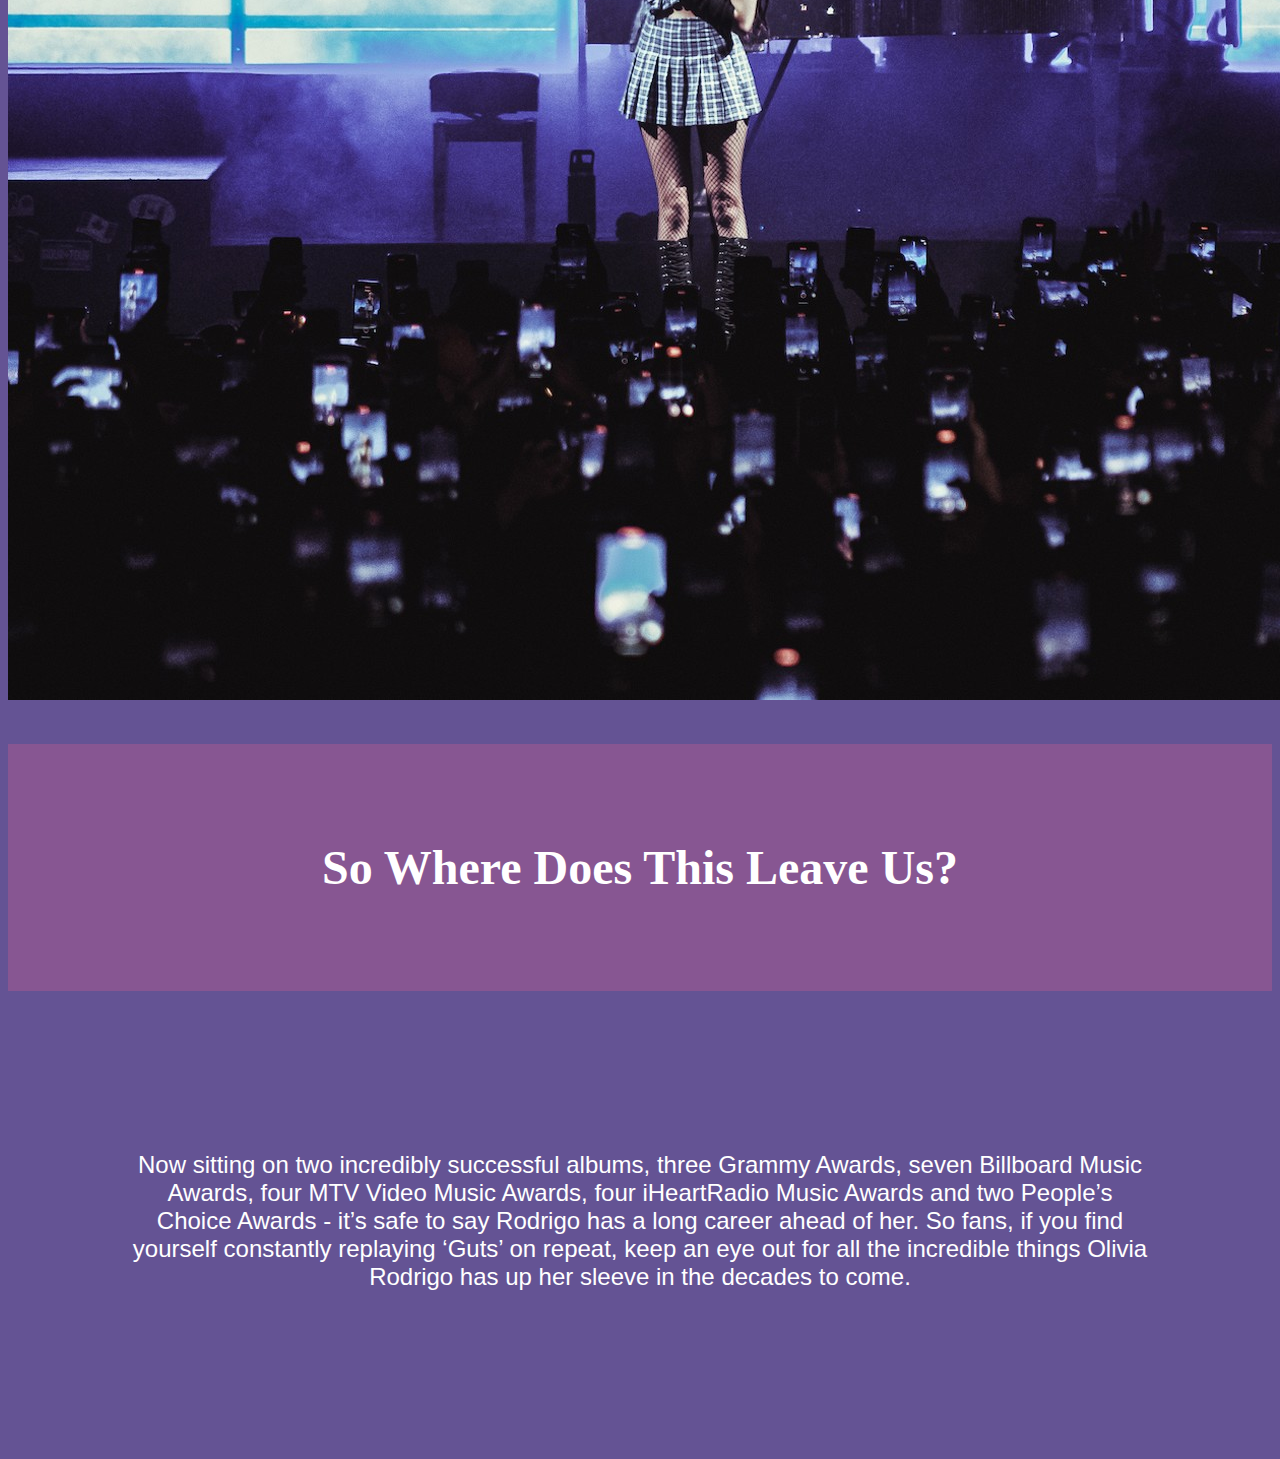
==== commit 173264e1: "new" ====
--- a/final project/index.html
+++ b/final project/index.html
@@ -12,11 +12,11 @@
     <link rel="stylesheet" href="css/final.css">
 </head>
 <body>
-    <div class="container-">
+    <div class="container">
         <header>
             <div class="row">
                 <div class="col-md-6">
-                    <img src="images/rodrigo canva.png" alt="Olivia Rodrigo collage">
+                    <img src="images/rodrigo canva.png" alt="Olivia Rodrigo collage" class="img-fluid-collage">
                 
                 </div>
                 <div class="col-md-6">   
@@ -32,36 +32,36 @@
                  In an era dominated by digital dynamism and social media, there aren’t a lot of super popular celebrities and artists in the public eye that don’t have the internet to thank for jump-starting their career. Justin Bieber, Shawn Mendes, Charlie Puth and Alessia Cara, just to list a few, are names that you know because of their digital discoveries. It’s therefore not super surprising that the web is what brought one of current most famous female singers in the United States into the spotlight.
             </p>
      <!-- </div> -->
-<h2 class="darkpurple">But how did the teenage (dream) wonder get her start?</h2>
+<h2>But How Did The Teenage (Dream) Wonder Get Her Start?</h2>
 
             <p>
                 Olivia Isabel Rodrigo, the only daughter of an elementary school teacher and a family therapist, was born on February 20, 2003 Temecula, CA. Within the first few years of her early childhood, Rodrigo’s love for singing and need to be on stage was brought to light and fostered in lessons by the age of five. From there she entered into several local singing competitions (ones she always came out on top in) and began acting in small plays and theaters in the surrounding area. A few auditions over the next ten years landed her the roles of Grace Thomas in the film An American Girl: Grace Stirs Up Success and Paige Olvera in the Disney television show Bizaardvark. After the three seasons of that show ended, Rodrigo booked the leading role of Nini Salazar-Roberts on the Disney+ series High School Musical: The Musical: The Series where she left three years following to focus on her music career. 
             </p>
 
-<img src="images/Roadmap.jpg" alt="Olivia Rodrigo Roadmap" class="img-fluid">
+<img src="images/Roadmap.jpg" alt="Olivia Rodrigo Roadmap" class="img-fluid-roadmap">
 
-<h2 class="lightpurple">The buildup to Rodrigo’s first record breaking single</h2>
+<h2>The Buildup To Rodrigo’s First Record Breaking Single</h2>
      
             <p>
                 In 2020, Rodrigo had signed with Interscope Records and began creating what would be arguably the most pivotal song of her career. Just a year later, after teasing it across her social media platforms, Rodrigo released her first single ‘Drivers License’. Within four days of the song's release, it broke Spotify’s record for the most one-day streams for a non-holiday song with over 15 million global streams. After a mere week, all eyes were on Rodrigo with her song reaching the top of the Billboard 100 charts and blowing up on every popular social media platform. She was now the face of pop music and an overnight success story. 
             </p>
     
-<h2 class="middlepurple">Would the fame last or would Rodrigo stay a one hit wonder?</h2>
+<h2>Would The Fame Last Or Would Rodrigo Stay A One Hit Wonder?</h2>
 
-<img src="images/olivia singing.png" alt="Transparent Singing Photo" class="img-fluid">
+<img src="images/olivia singing.png" alt="Transparent Singing Photo" class="img-fluid-singing">
     
-            <p>
+            <p class="p.singing">
                 While this isn’t the first time the world has witnessed a former Disney star become an international phenomenon, Rodrigo was still in the hot seat to see if her success was a one-time thing or would turn into a much more substantial career. According to her Netflix movie “Driving Home 2 U”, immediately following the success of ‘Driver’s License’, she felt an immense pressure to create more music and told her record label that she wanted to start on an album. 
                 Within a few months, she dropped singles ‘Deja Vu’ and ‘Good 4 U’ and crossed her fingers they would do as well as her first single. Her prayers were surely answered with both songs reaching the top ten on the Billboard  Hot 100. Following this excitement came her very first album Sour that she released in May of 2021 containing 12 singles. 
             </p>
 
-<h2 class="darkpurple">Turning 'Sour' to sweet: How the album solidified Rodrigo’s career</h2>
+<h2>Turning 'Sour' To Sweet: How The Album Solidified Rodrigo’s Career</h2>
     
             <p>
                  Unsurprisingly, Rodrigo’s first album was a major success and according to Billboard now stands as the longest-running debut album in the Billboard 200 Top 10 this century. To put that into perspective, that surpasses the 51 non consecutive weeks that Lady Gaga’s debut album ‘The Fame’ stood in the same position.       
             </p>
 
-<h2 class="lightpurple">Let's take a look at the data of 'Sour'</h2>
+<h2>Let's Take A Look at the data of 'Sour'</h2>
 <img src="images/sour stat chart.png" alt="sour statistic chart" class="img-fluid">
     
              <p>
@@ -70,21 +70,21 @@
 
 <img src="images/twitter tweets.png" alt="Twitter Image" class="img-fluid">
 
-<h2 class="middlepurple">Rodrigo reaping the awards with her success</h2>
+<h2>Rodrigo Reaping The Awards Of Her Success</h2>
             <p>
                  With all of this success so fast, it was only a matter of time before Rodrigo was winning tons of awards and titles. Through the year of 2021 alone, she was debuted in the Billboard 200 top charts consistently, was named by Variety as “the voice of her generation”, received the title of ‘Entertainer of the Year’ by Time Magazine, and was regarded by the International Federation of Phonographic Industry (IFPI) as the tenth best selling artist of 2021 in the world.  
             </p>
 
 <!--INSERT GRAPHIC OF HER AWARDS-->
 
-<h2 class="darkpurple">The year strikes 2023, how will Olivia keep the success train rolling?</h2>
+<h2>The Year Strikes 2023, How Will Olivia Keep The Success Train Rolling?</h2>
     
             <p>
                  By the time 2023 came around, it was time for Rodrigo to release another single or album to continue to bolster up her success. On June 30, she did just that by releasing her newest single ‘Vampire’. This led to a massive buildup of the release of her second album Guts in the following September. 
 	            This album reflected a new sense of maturity found by Rodrigo and felt by fans and focused on the growing pains of her career and love life. Several singles on that album reached Billboard Hot 100 charts and led to Rodrigo becoming the youngest artist to receive over one billion digital streams in the United Kingdom. 
             </p>
 
-<h2 class="lightpurple">A new album means a new tour right?</h2>
+<h2>A New Album Means A New Tour Right?</h2>
     
             <p>
                  This question fans were all anticipating got brought to light very shortly after the release of the album with tour dates being announced and going on sale within a week of the album drop. Shockingly (not) enough to fans, tickets sold to only fans with presale tickets sold out in minutes on Ticketmaster and even worse yet, skyrocketed to nearly $2000 a pop by the minute. Rodrigo even had to add a few extra dates due to fan’s frustrations at not being able to get tickets. She officially will begin touring in 2024 with a total of 77 shows over seven months.
@@ -92,7 +92,7 @@
 
         <img src="images/tour photo.jpg" alt="Tour Image" class="img-fluid">
 
-<h2 class="middlepurple">So where do we go from here?</h2>
+<h2>So Where Does This Leave Us?</h2>
     
              <p>
                  Now sitting on two incredibly successful albums, three Grammy Awards, seven Billboard Music Awards, four MTV Video Music Awards, four iHeartRadio Music Awards and two People’s Choice Awards - it’s safe to say Rodrigo has a long career ahead of her. So fans, if you find yourself constantly replaying ‘Guts’ on repeat, keep an eye out for all the incredible things Olivia Rodrigo has up her sleeve in the decades to come. 
--- a/final project/css/final.css
+++ b/final project/css/final.css
@@ -1,4 +1,8 @@
 img {
+    margin-right: 15px;
+}
+
+.img-fluid-collage {
     max-width: 600px;
     float: left;
     border: 3px solid #fff;
@@ -6,11 +10,26 @@
     margin-right: 15px;
 }
 
+.img-fluid-roadmap {
+    width: 1300px;
+    margin-right: 15px;
+    padding-bottom: 6em;
+}
 
+.img-fluid-singing {
+    max-width: 800px;
+    float: left;
+    padding-top: 5em;
+}
+
+.p.singing {
+    float: right
+}
 
 
 body {
     background-color: #645394;
+    color:#fff; 
 }
 
 main {
@@ -20,7 +39,7 @@
 }
 
 h1{
-    font-size: 3.5em;
+    font-size: 4em;
     font-weight: bold;
     font-family: Didot, serif;
     text-align: right;
@@ -28,35 +47,24 @@
     background-color: #645394; 
     }
  
+p {
+    font-size: 1.5em;
+    font-family: Avenir, sans-serif;
+    padding: 5em;
+
+}
+
+.container {
+    padding-top: 2em;
+}
 
 
 h2 {
-    font-size: 40px;
+    font-size: 3em;
     font-family: Didot, serif;
     text-align: center;
     background-color: #875692;
     padding: 2em 0;
-}
-
-.darkpurple{
-    font-size: 40px;
-    font-family: Didot, serif;
-    text-align: center;
-    background-color: #6F4685;
-}
-
-.lightpurple {
-    font-size: 40px;
-    font-family: Didot, serif;
-    text-align: center;
-    background-color: #CEA2FD;
-}
-
-.middlepurple {
-    font-size: 40px;
-    font-family: Didot, serif;
-    text-align: center;
-    background-color: #524F8d;
 }
 
 
@@ -64,4 +72,3 @@
 
 
 
-
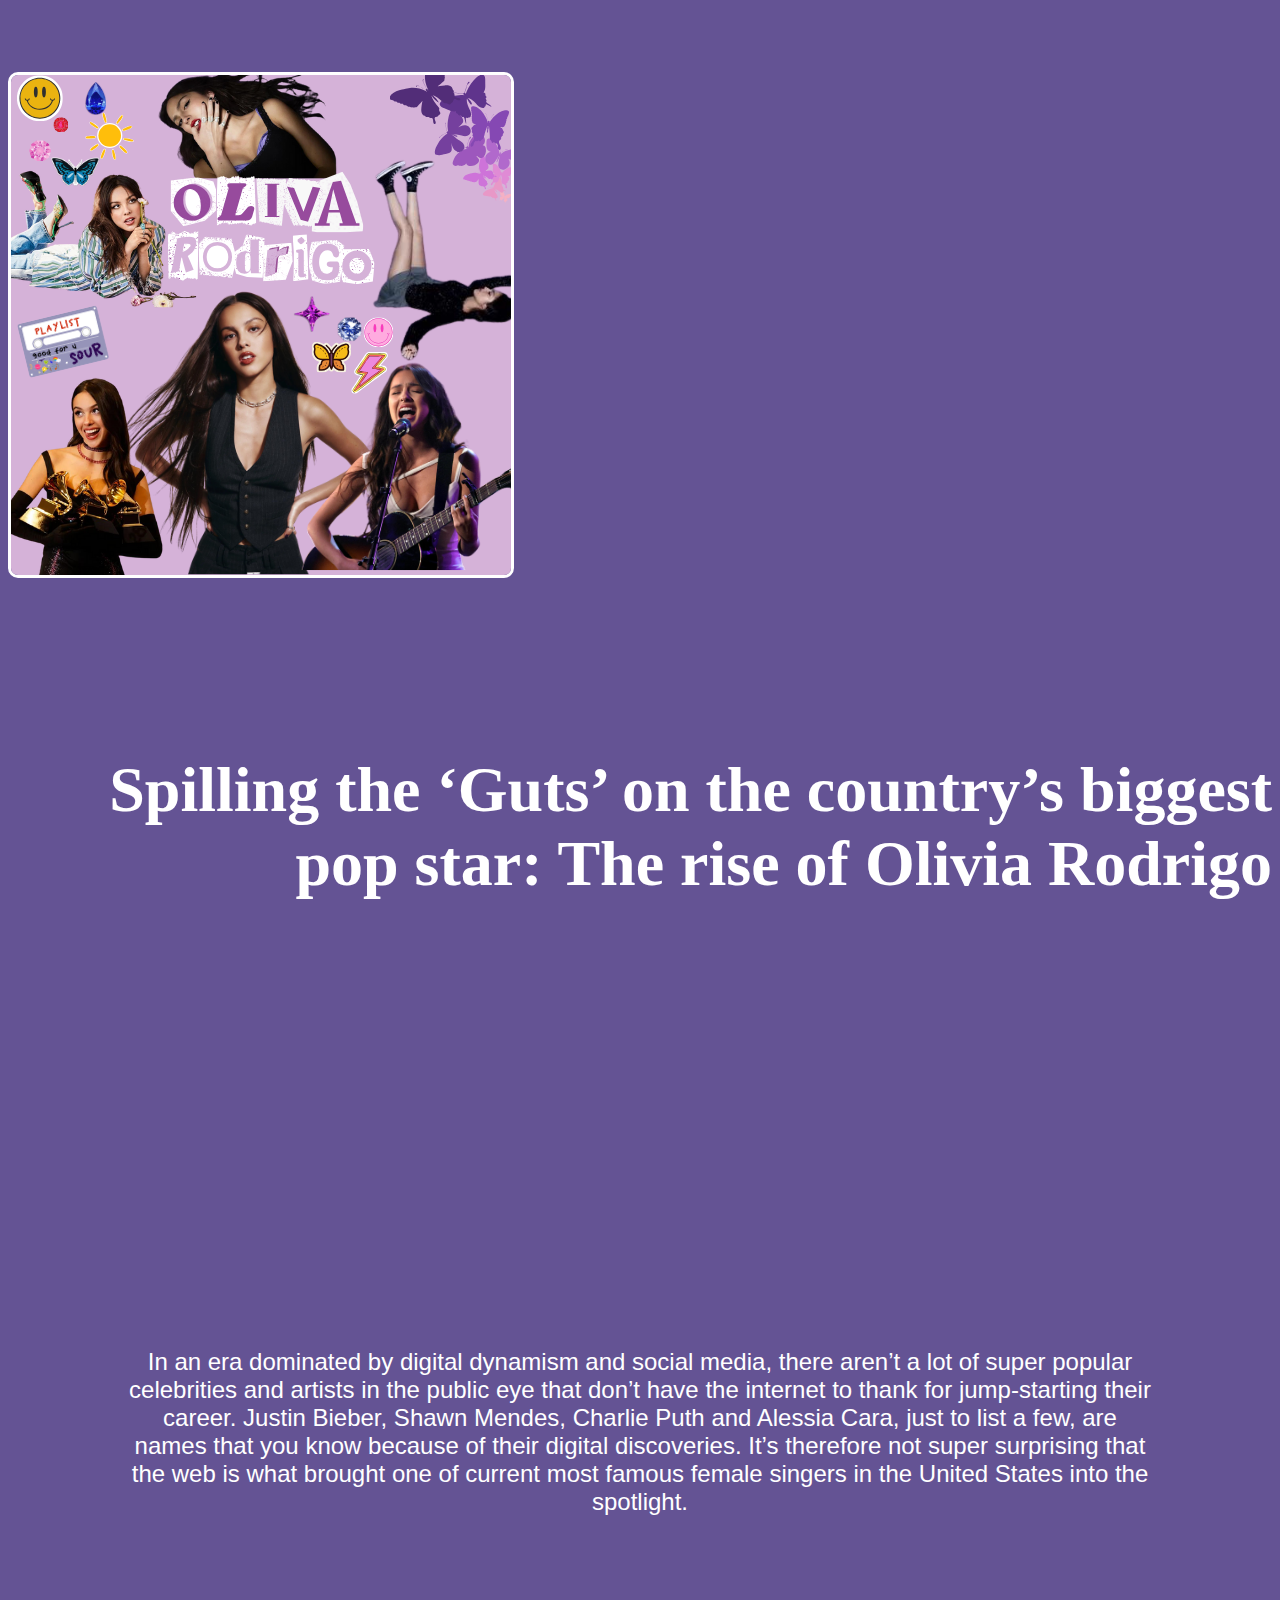
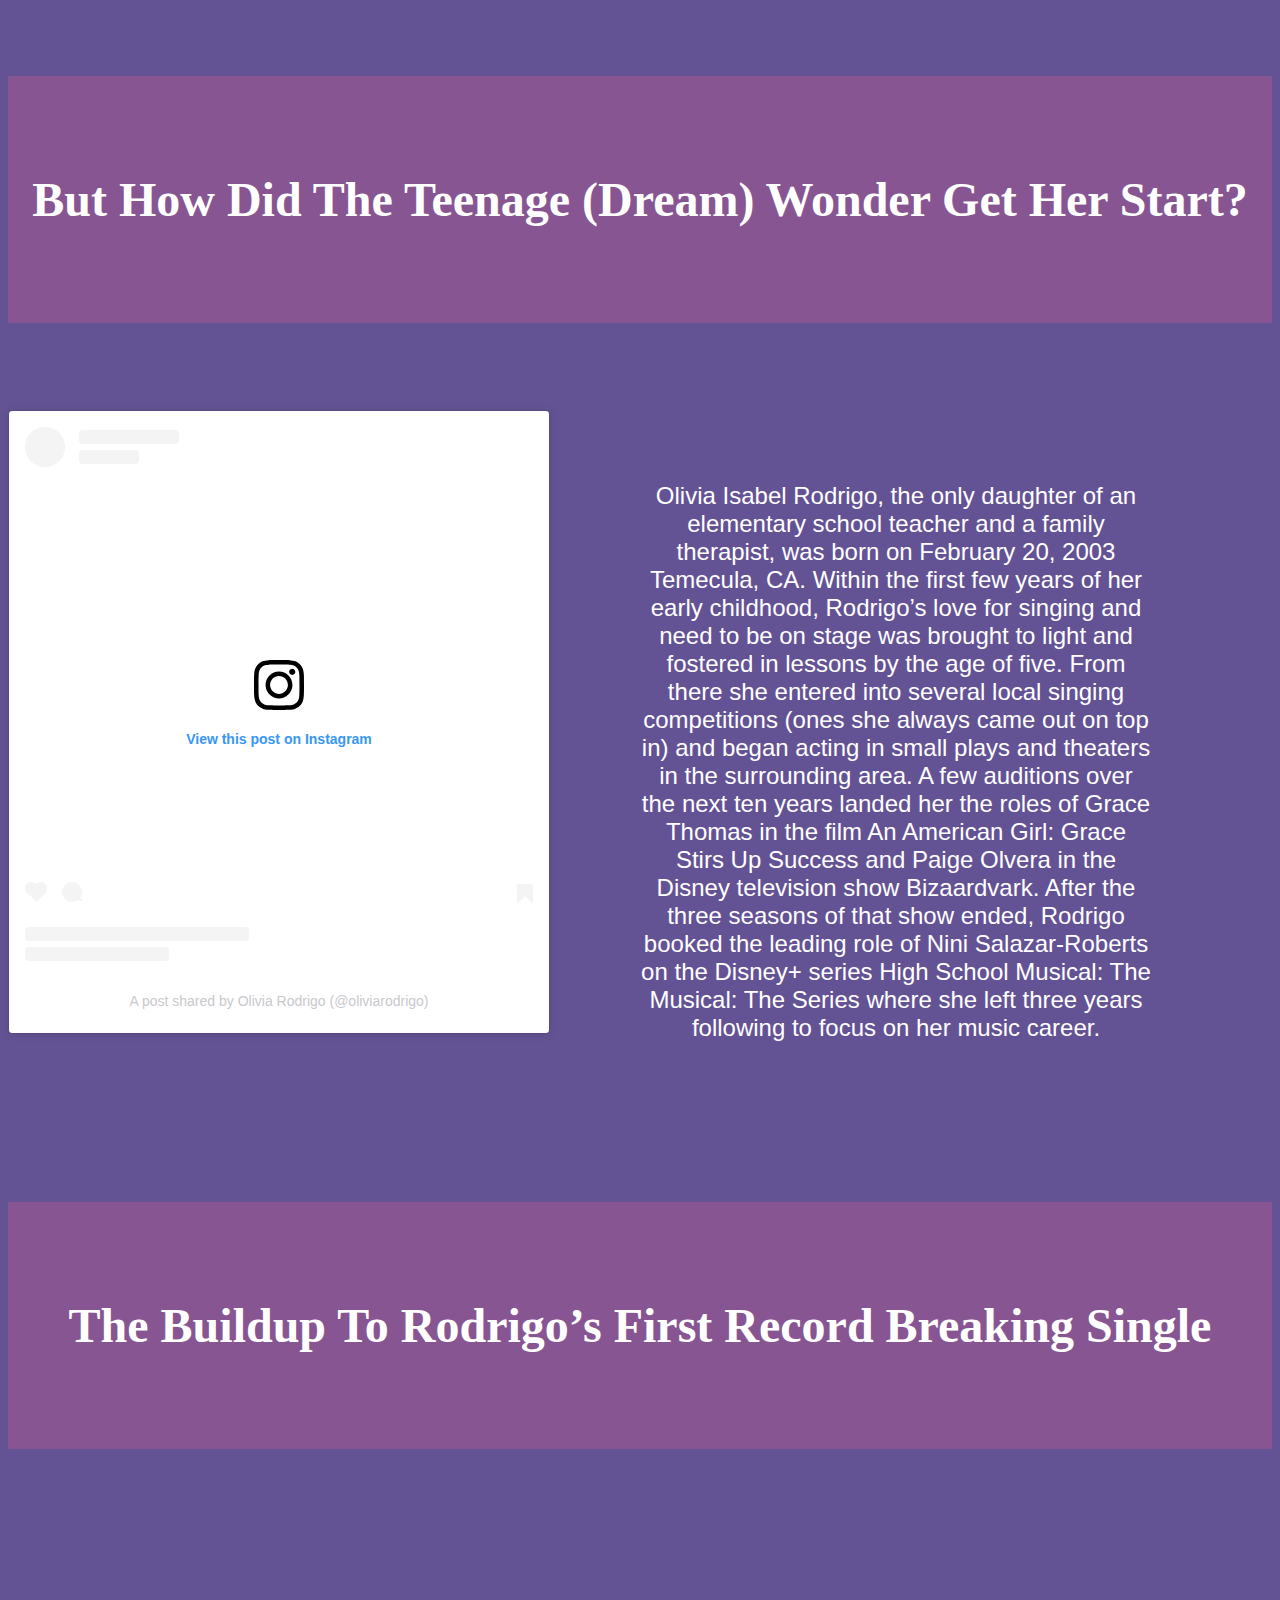
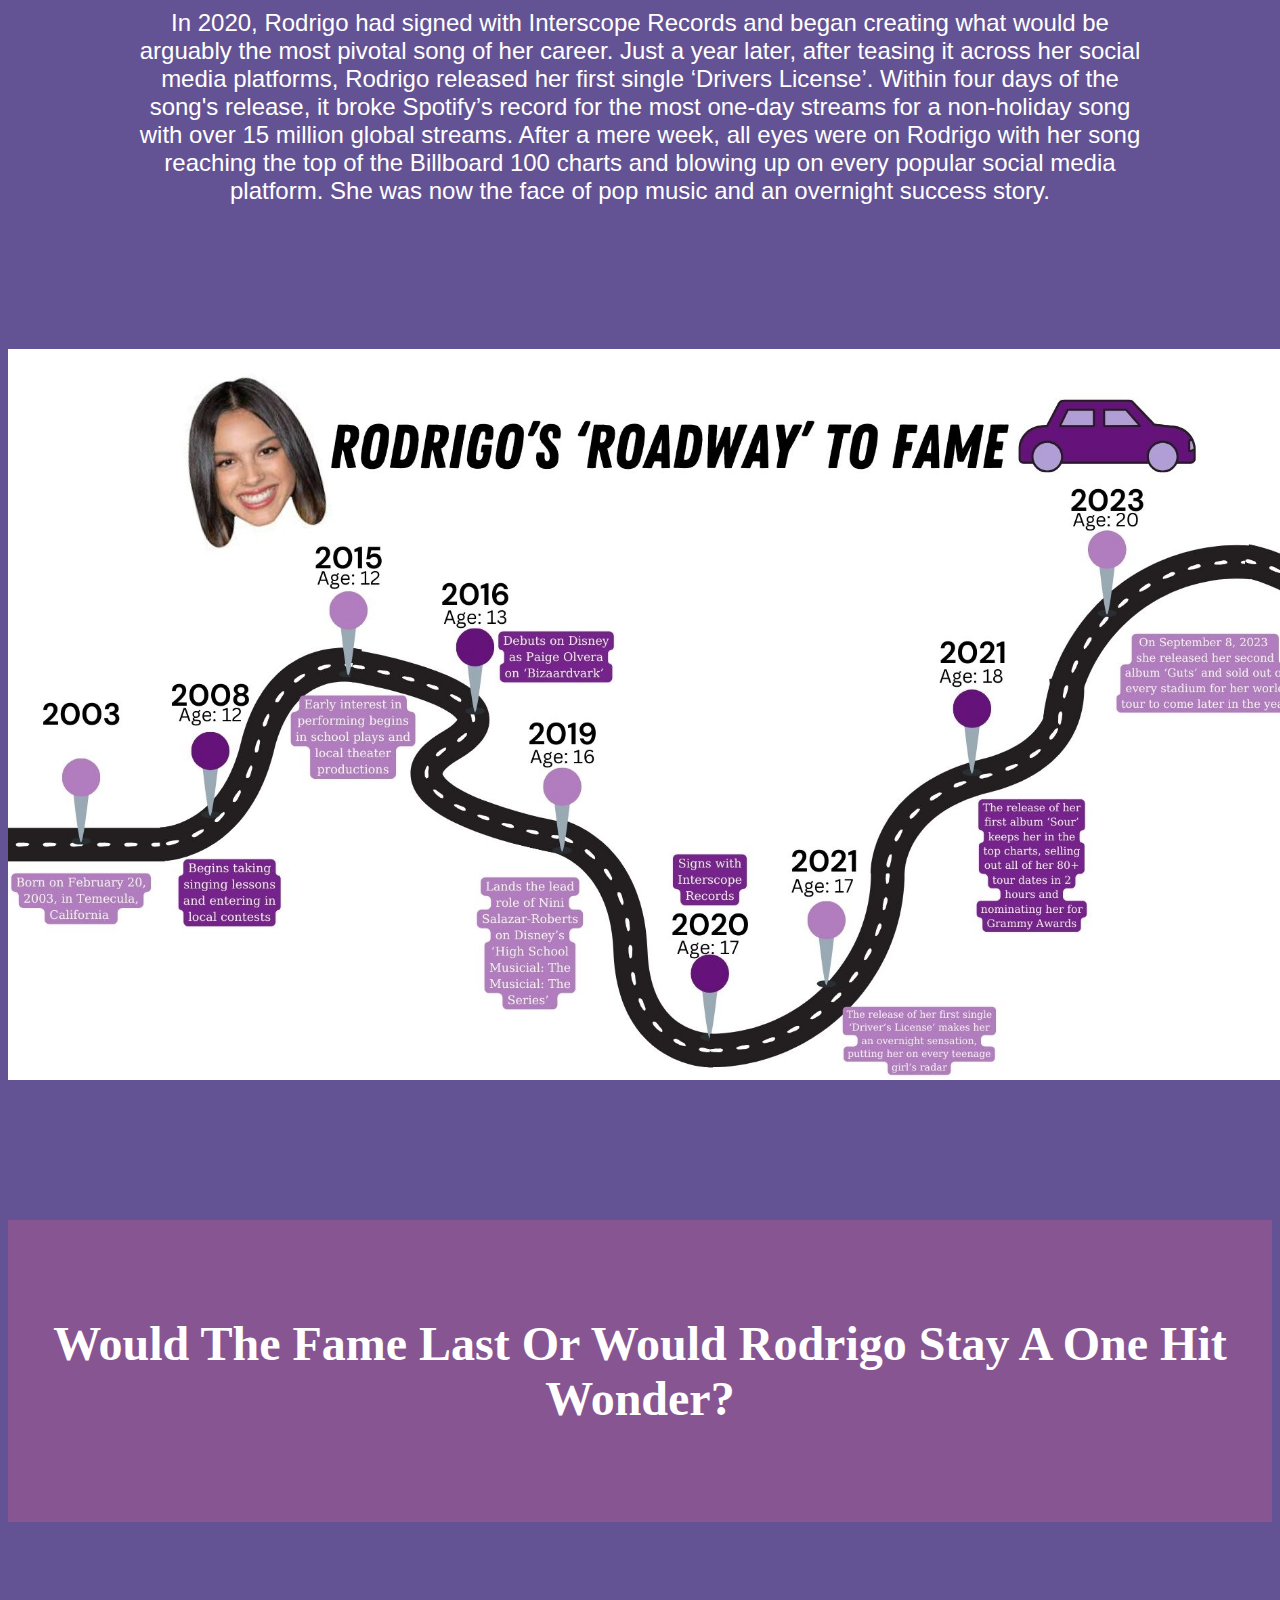
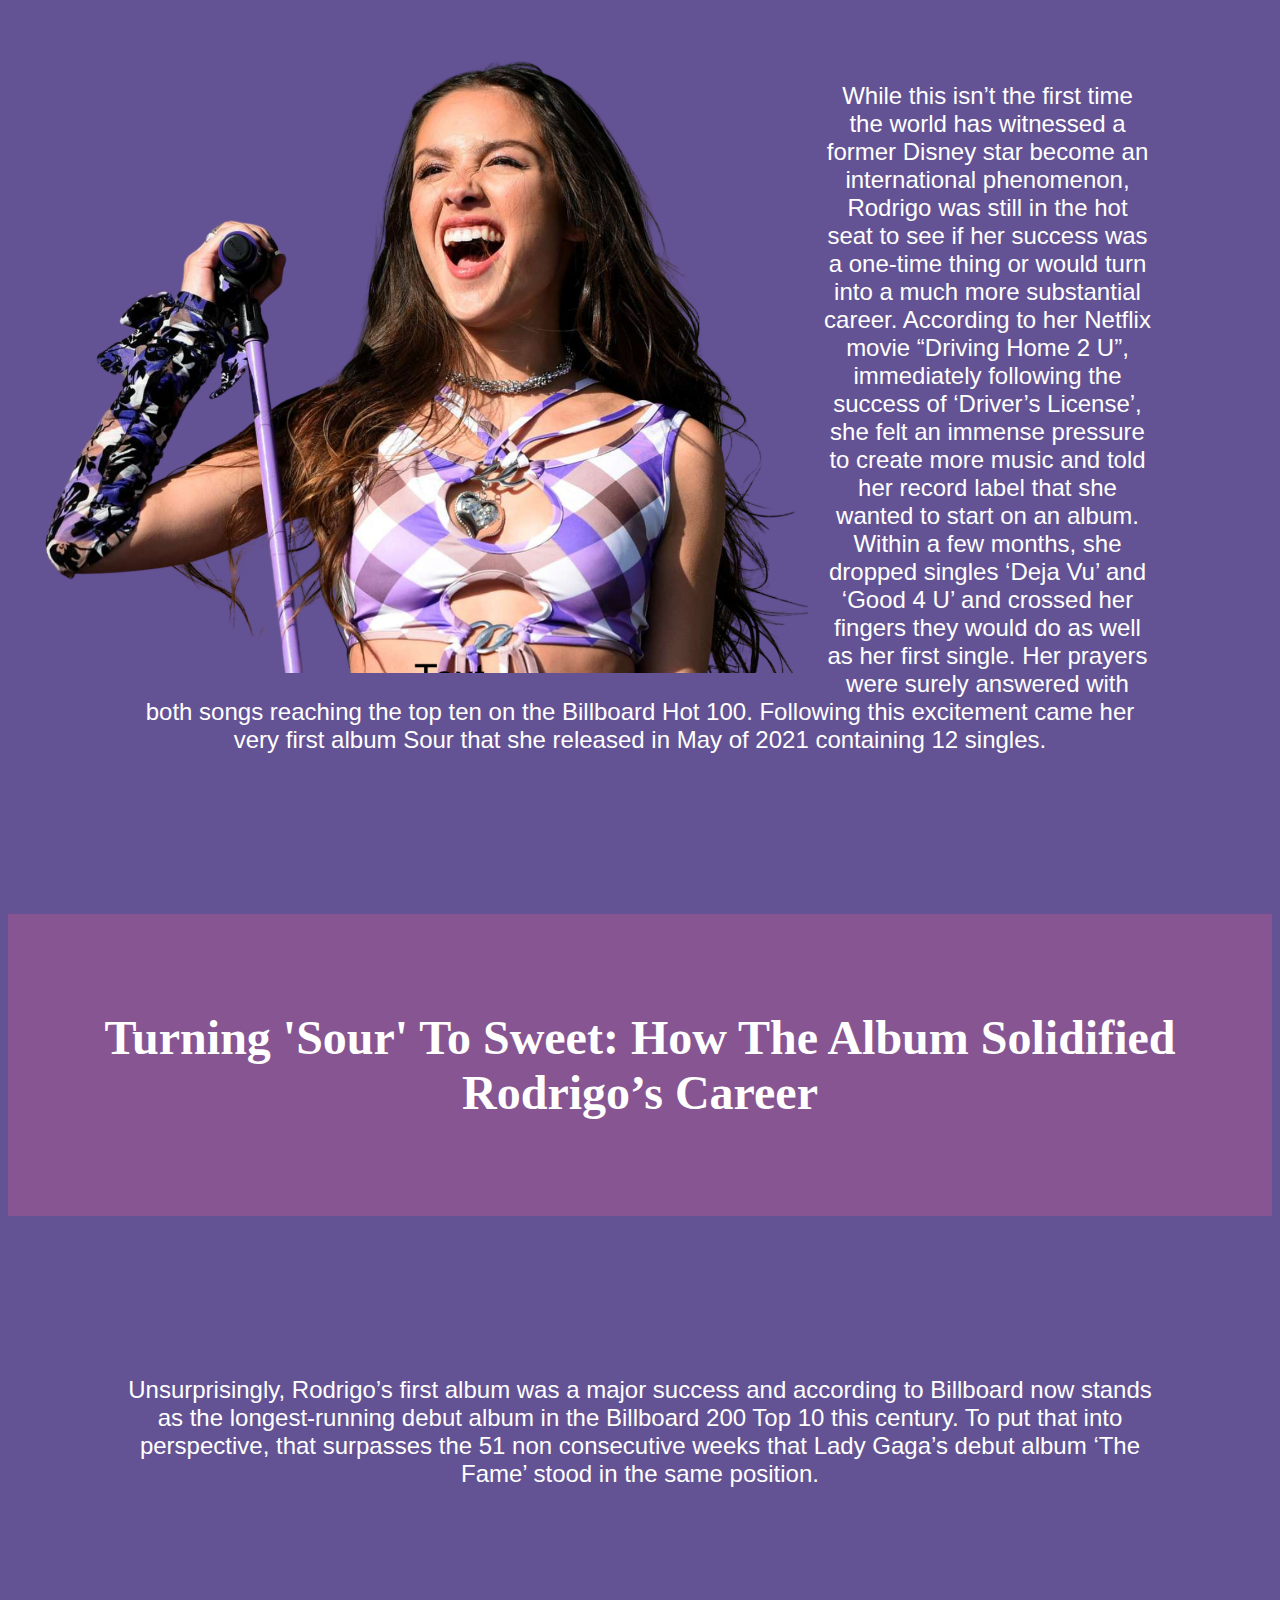
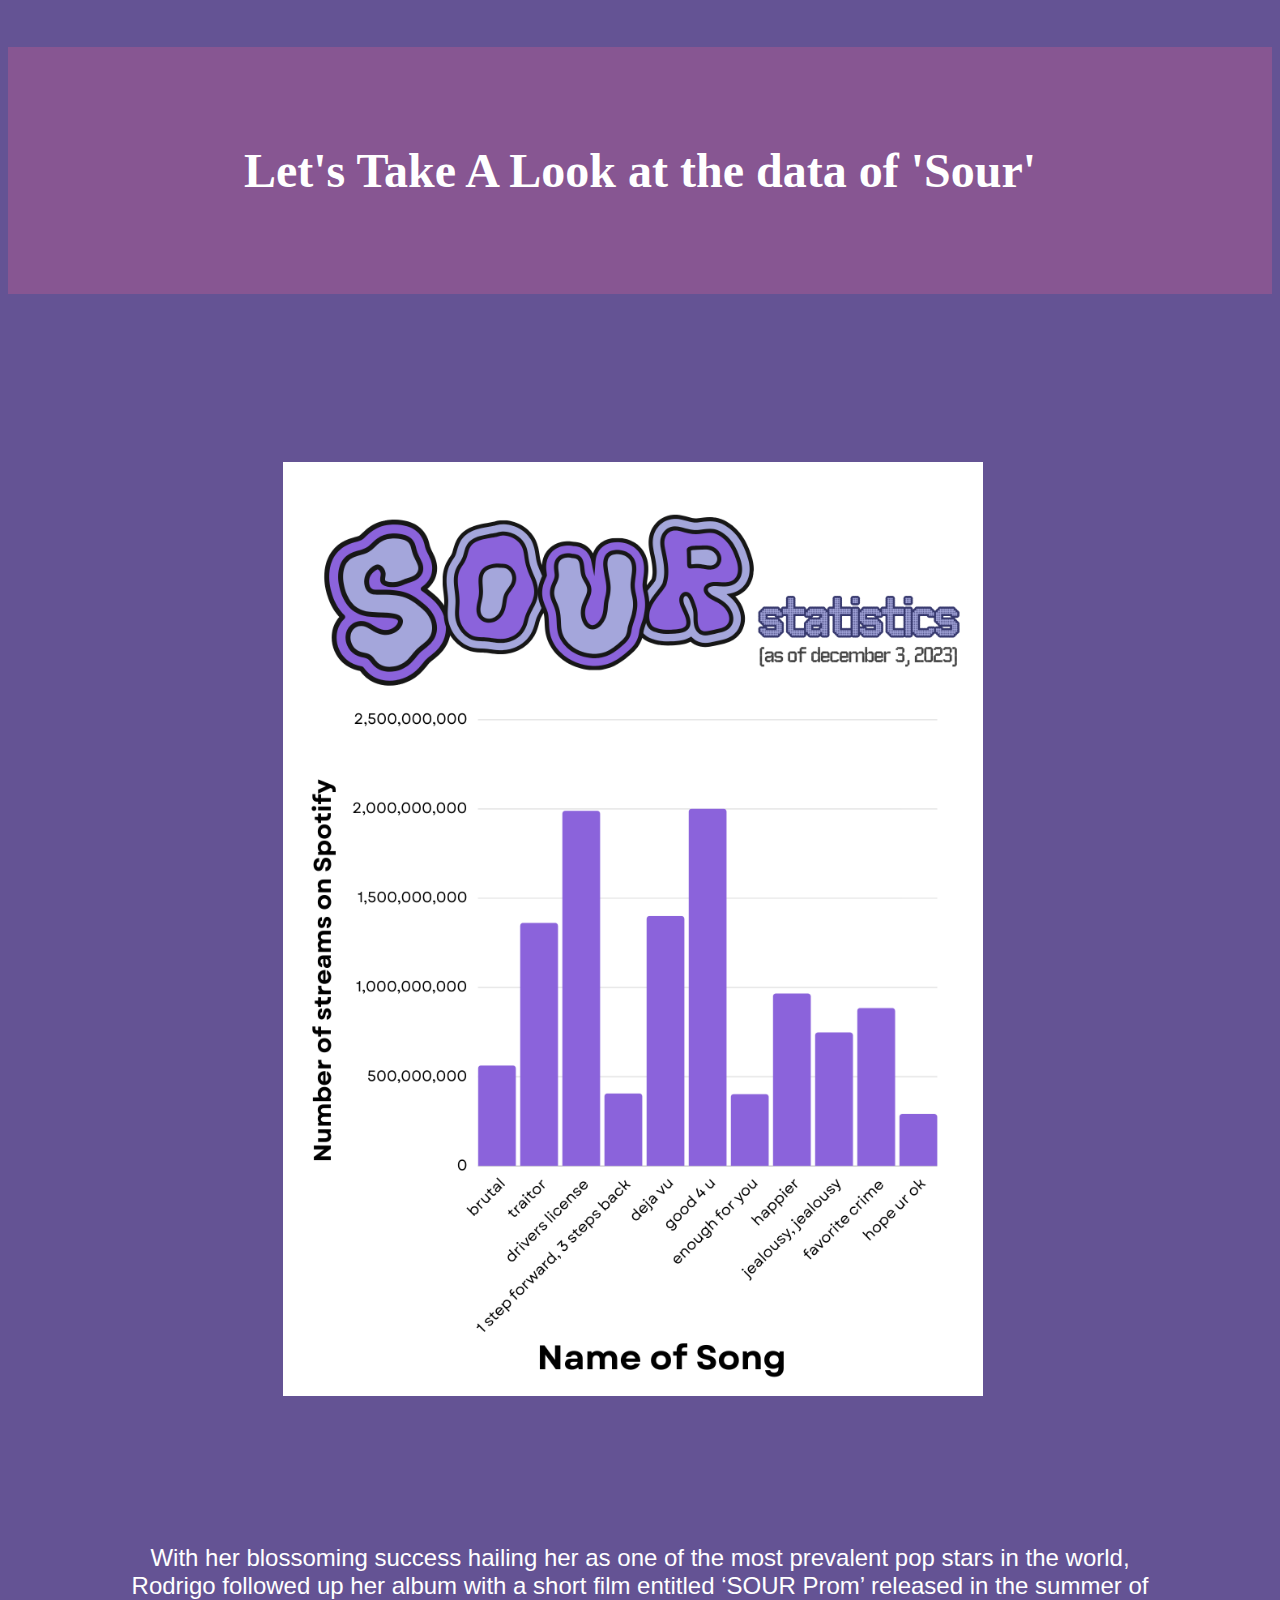
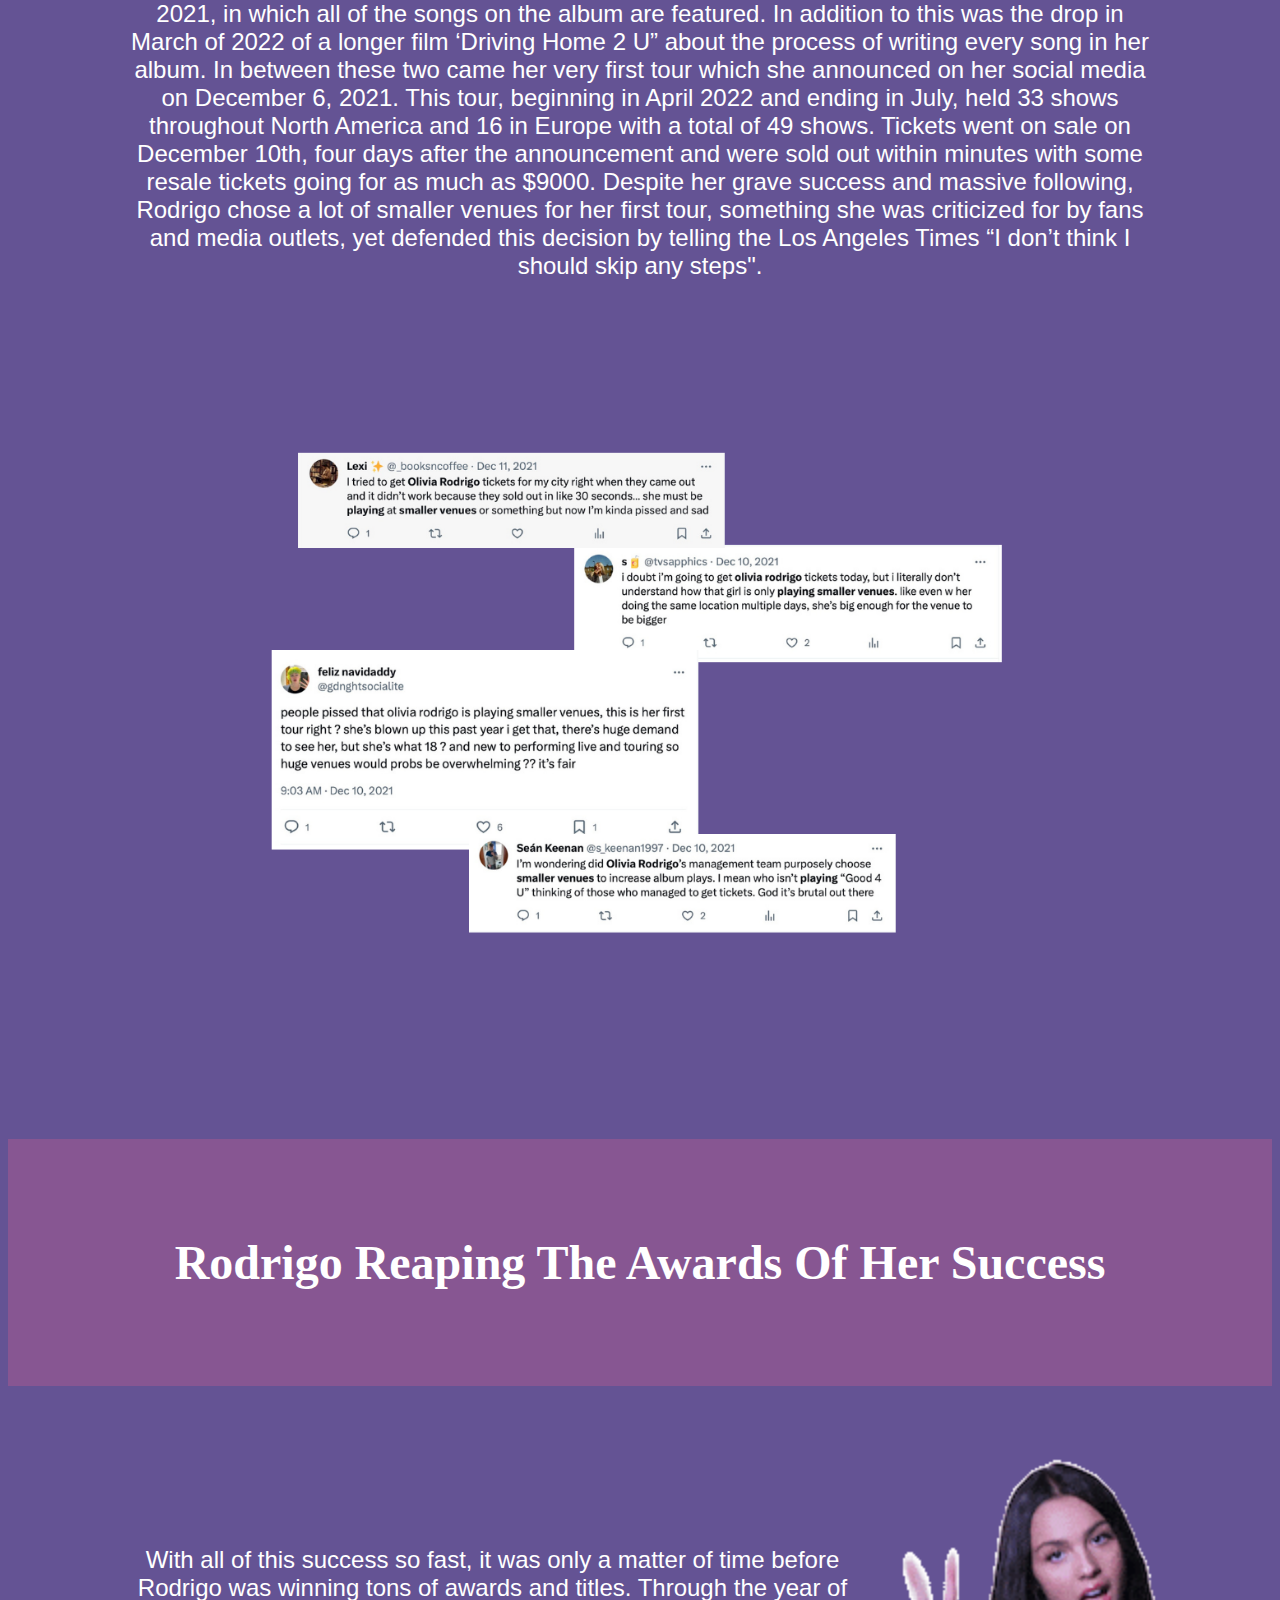
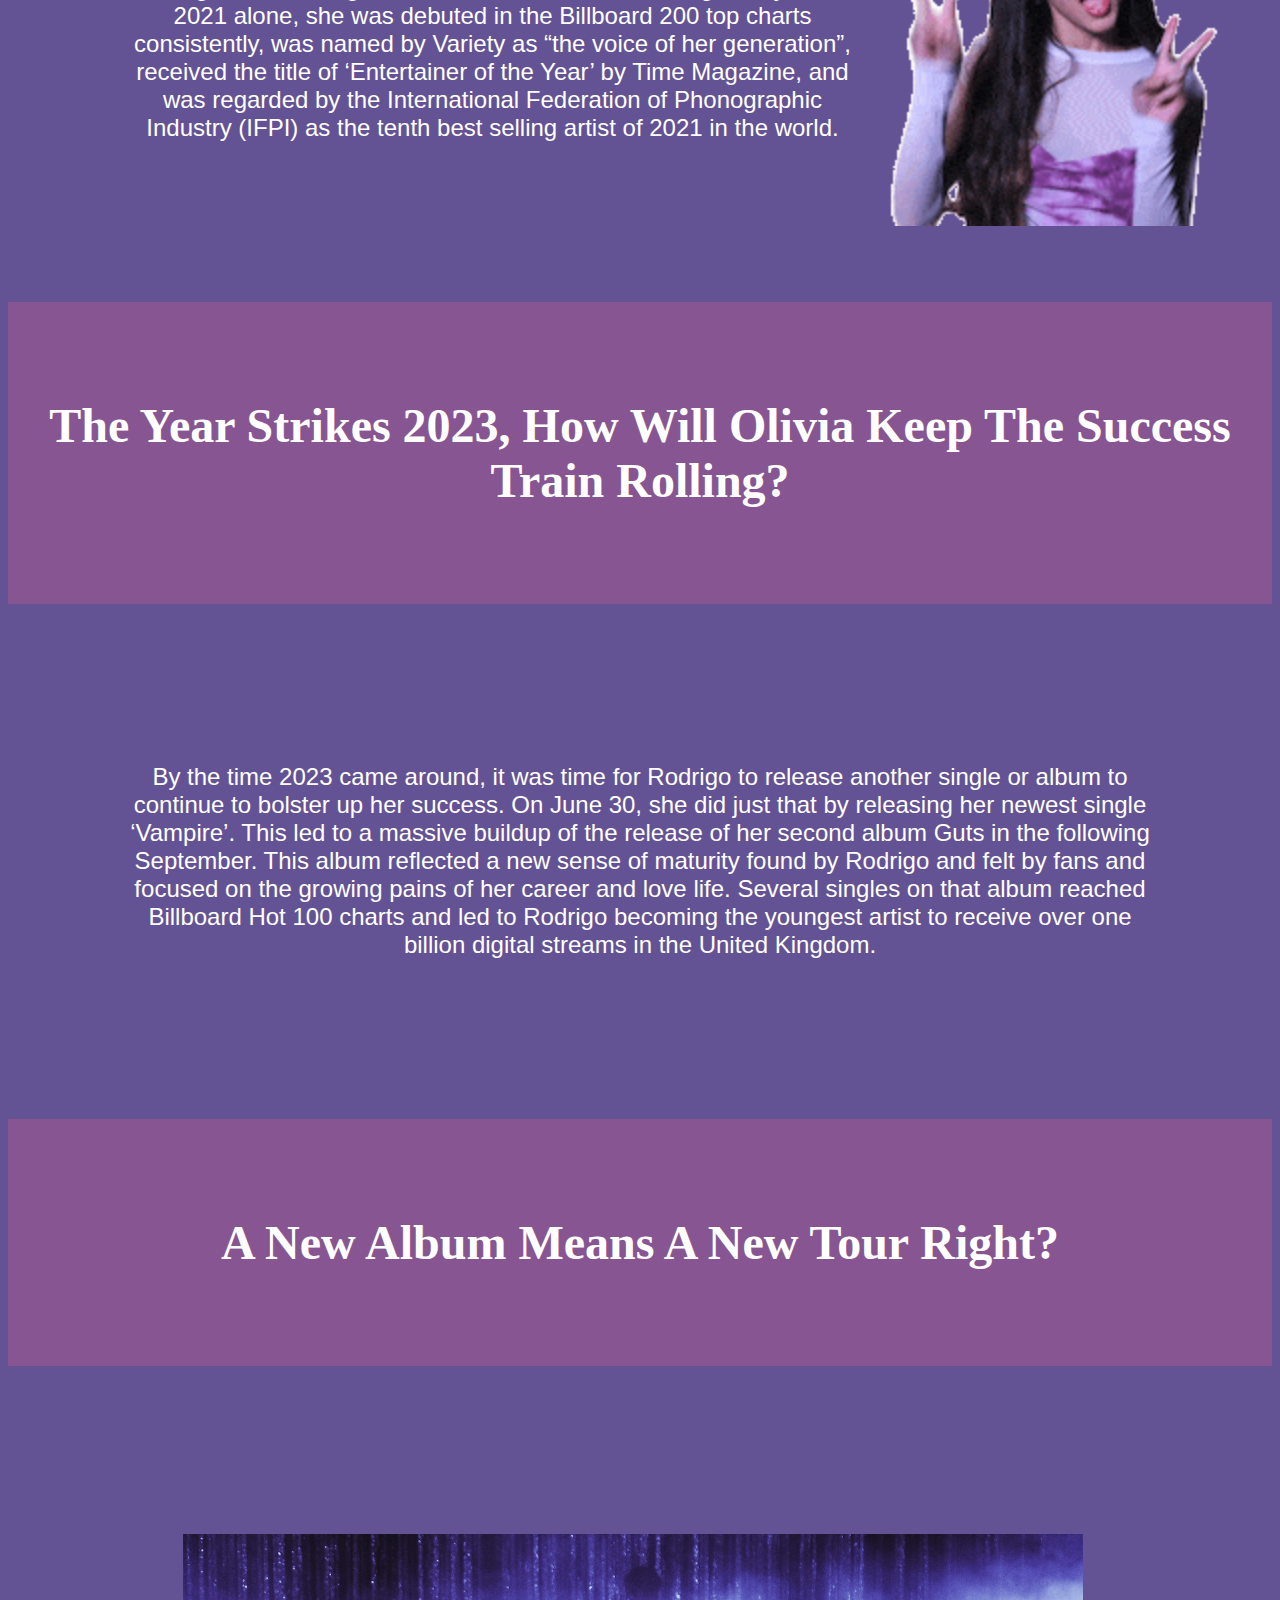
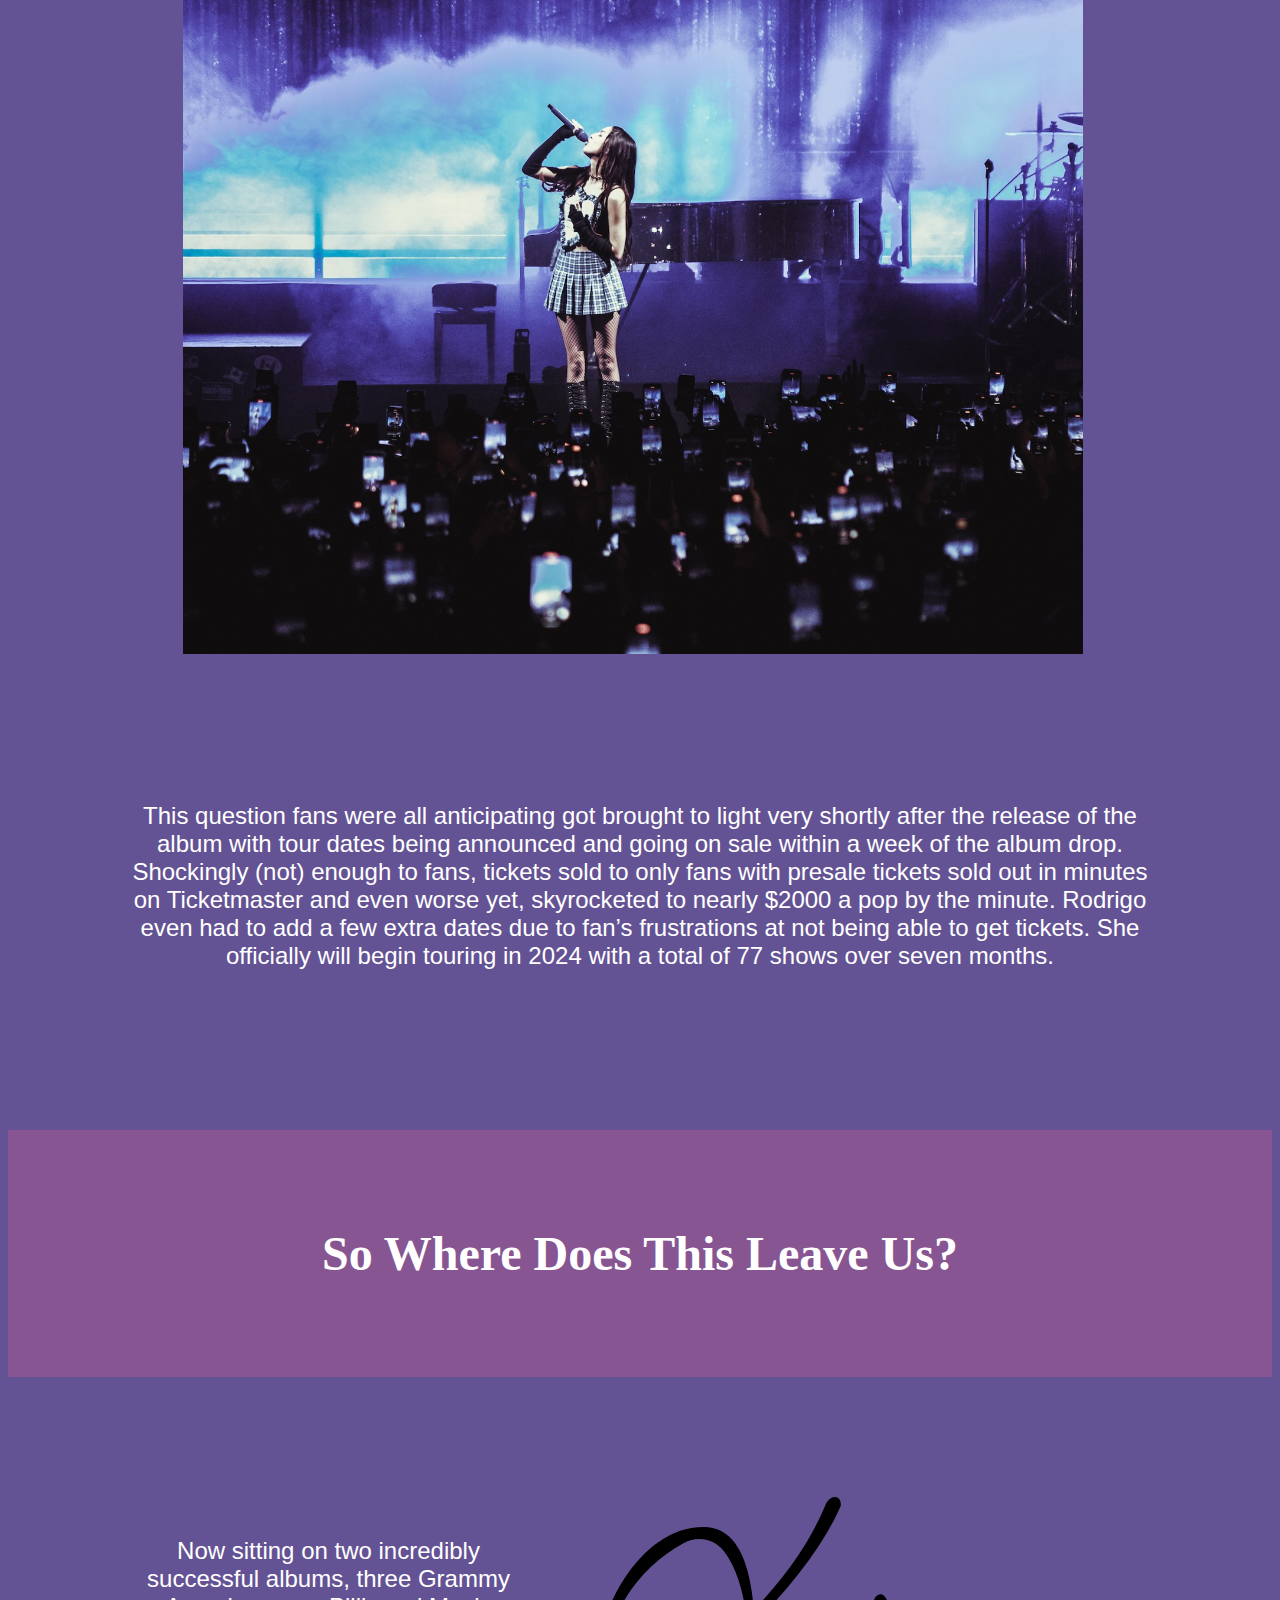
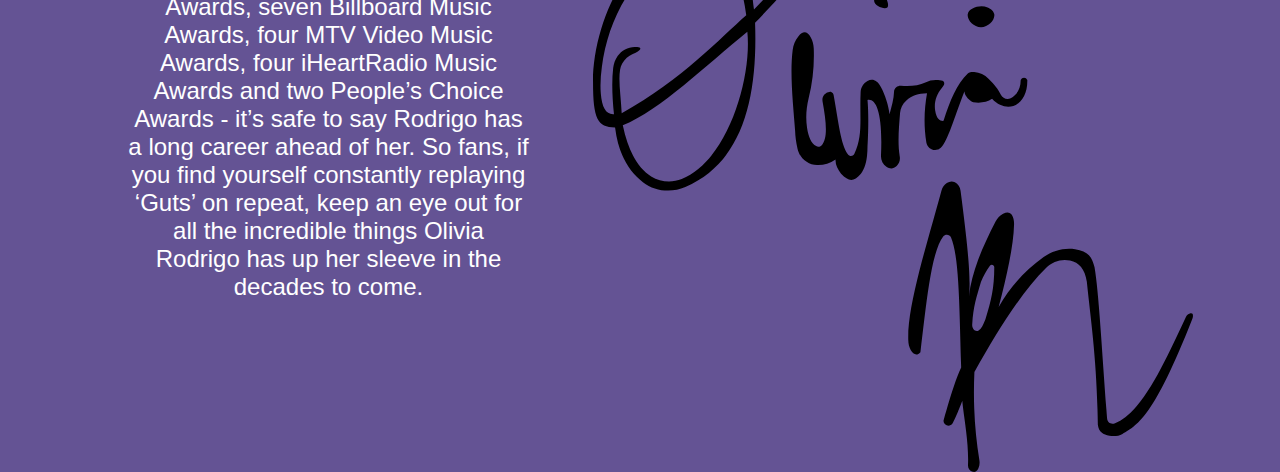
==== commit 2245a7f3: "rough draft" ====
--- a/final project/index.html
+++ b/final project/index.html
@@ -27,30 +27,33 @@
     </header>
 
 <main>
-    <!-- <div> -->
+    <iframe style="border-radius:12px" src="https://open.spotify.com/embed/artist/1McMsnEElThX1knmY4oliG?utm_source=generator" width="100%" height="80" frameBorder="0" allowfullscreen="" allow="autoplay; clipboard-write; encrypted-media; fullscreen; picture-in-picture"></iframe>
             <p>
                  In an era dominated by digital dynamism and social media, there aren’t a lot of super popular celebrities and artists in the public eye that don’t have the internet to thank for jump-starting their career. Justin Bieber, Shawn Mendes, Charlie Puth and Alessia Cara, just to list a few, are names that you know because of their digital discoveries. It’s therefore not super surprising that the web is what brought one of current most famous female singers in the United States into the spotlight.
             </p>
-     <!-- </div> -->
+
 <h2>But How Did The Teenage (Dream) Wonder Get Her Start?</h2>
+
+    <div class="instagram">
+        <blockquote class="instagram-media" data-instgrm-captioned data-instgrm-permalink="https://www.instagram.com/reel/Cw2mxvSr70q/?utm_source=ig_embed&amp;utm_campaign=loading" data-instgrm-version="14" style=" background:#FFF; border:0; border-radius:3px; box-shadow:0 0 1px 0 rgba(0,0,0,0.5),0 1px 10px 0 rgba(0,0,0,0.15); margin: 1px; max-width:540px; min-width:326px; padding:0; width:99.375%; width:-webkit-calc(100% - 2px); width:calc(100% - 2px);"><div style="padding:16px;"> <a href="https://www.instagram.com/reel/Cw2mxvSr70q/?utm_source=ig_embed&amp;utm_campaign=loading" style=" background:#FFFFFF; line-height:0; padding:0 0; text-align:center; text-decoration:none; width:100%;" target="_blank"> <div style=" display: flex; flex-direction: row; align-items: center;"> <div style="background-color: #F4F4F4; border-radius: 50%; flex-grow: 0; height: 40px; margin-right: 14px; width: 40px;"></div> <div style="display: flex; flex-direction: column; flex-grow: 1; justify-content: center;"> <div style=" background-color: #F4F4F4; border-radius: 4px; flex-grow: 0; height: 14px; margin-bottom: 6px; width: 100px;"></div> <div style=" background-color: #F4F4F4; border-radius: 4px; flex-grow: 0; height: 14px; width: 60px;"></div></div></div><div style="padding: 19% 0;"></div> <div style="display:block; height:50px; margin:0 auto 12px; width:50px;"><svg width="50px" height="50px" viewBox="0 0 60 60" version="1.1" xmlns="https://www.w3.org/2000/svg" xmlns:xlink="https://www.w3.org/1999/xlink"><g stroke="none" stroke-width="1" fill="none" fill-rule="evenodd"><g transform="translate(-511.000000, -20.000000)" fill="#000000"><g><path d="M556.869,30.41 C554.814,30.41 553.148,32.076 553.148,34.131 C553.148,36.186 554.814,37.852 556.869,37.852 C558.924,37.852 560.59,36.186 560.59,34.131 C560.59,32.076 558.924,30.41 556.869,30.41 M541,60.657 C535.114,60.657 530.342,55.887 530.342,50 C530.342,44.114 535.114,39.342 541,39.342 C546.887,39.342 551.658,44.114 551.658,50 C551.658,55.887 546.887,60.657 541,60.657 M541,33.886 C532.1,33.886 524.886,41.1 524.886,50 C524.886,58.899 532.1,66.113 541,66.113 C549.9,66.113 557.115,58.899 557.115,50 C557.115,41.1 549.9,33.886 541,33.886 M565.378,62.101 C565.244,65.022 564.756,66.606 564.346,67.663 C563.803,69.06 563.154,70.057 562.106,71.106 C561.058,72.155 560.06,72.803 558.662,73.347 C557.607,73.757 556.021,74.244 553.102,74.378 C549.944,74.521 548.997,74.552 541,74.552 C533.003,74.552 532.056,74.521 528.898,74.378 C525.979,74.244 524.393,73.757 523.338,73.347 C521.94,72.803 520.942,72.155 519.894,71.106 C518.846,70.057 518.197,69.06 517.654,67.663 C517.244,66.606 516.755,65.022 516.623,62.101 C516.479,58.943 516.448,57.996 516.448,50 C516.448,42.003 516.479,41.056 516.623,37.899 C516.755,34.978 517.244,33.391 517.654,32.338 C518.197,30.938 518.846,29.942 519.894,28.894 C520.942,27.846 521.94,27.196 523.338,26.654 C524.393,26.244 525.979,25.756 528.898,25.623 C532.057,25.479 533.004,25.448 541,25.448 C548.997,25.448 549.943,25.479 553.102,25.623 C556.021,25.756 557.607,26.244 558.662,26.654 C560.06,27.196 561.058,27.846 562.106,28.894 C563.154,29.942 563.803,30.938 564.346,32.338 C564.756,33.391 565.244,34.978 565.378,37.899 C565.522,41.056 565.552,42.003 565.552,50 C565.552,57.996 565.522,58.943 565.378,62.101 M570.82,37.631 C570.674,34.438 570.167,32.258 569.425,30.349 C568.659,28.377 567.633,26.702 565.965,25.035 C564.297,23.368 562.623,22.342 560.652,21.575 C558.743,20.834 556.562,20.326 553.369,20.18 C550.169,20.033 549.148,20 541,20 C532.853,20 531.831,20.033 528.631,20.18 C525.438,20.326 523.257,20.834 521.349,21.575 C519.376,22.342 517.703,23.368 516.035,25.035 C514.368,26.702 513.342,28.377 512.574,30.349 C511.834,32.258 511.326,34.438 511.181,37.631 C511.035,40.831 511,41.851 511,50 C511,58.147 511.035,59.17 511.181,62.369 C511.326,65.562 511.834,67.743 512.574,69.651 C513.342,71.625 514.368,73.296 516.035,74.965 C517.703,76.634 519.376,77.658 521.349,78.425 C523.257,79.167 525.438,79.673 528.631,79.82 C531.831,79.965 532.853,80.001 541,80.001 C549.148,80.001 550.169,79.965 553.369,79.82 C556.562,79.673 558.743,79.167 560.652,78.425 C562.623,77.658 564.297,76.634 565.965,74.965 C567.633,73.296 568.659,71.625 569.425,69.651 C570.167,67.743 570.674,65.562 570.82,62.369 C570.966,59.17 571,58.147 571,50 C571,41.851 570.966,40.831 570.82,37.631"></path></g></g></g></svg></div><div style="padding-top: 8px;"> <div style=" color:#3897f0; font-family:Arial,sans-serif; font-size:14px; font-style:normal; font-weight:550; line-height:18px;">View this post on Instagram</div></div><div style="padding: 12.5% 0;"></div> <div style="display: flex; flex-direction: row; margin-bottom: 14px; align-items: center;"><div> <div style="background-color: #F4F4F4; border-radius: 50%; height: 12.5px; width: 12.5px; transform: translateX(0px) translateY(7px);"></div> <div style="background-color: #F4F4F4; height: 12.5px; transform: rotate(-45deg) translateX(3px) translateY(1px); width: 12.5px; flex-grow: 0; margin-right: 14px; margin-left: 2px;"></div> <div style="background-color: #F4F4F4; border-radius: 50%; height: 12.5px; width: 12.5px; transform: translateX(9px) translateY(-18px);"></div></div><div style="margin-left: 8px;"> <div style=" background-color: #F4F4F4; border-radius: 50%; flex-grow: 0; height: 20px; width: 20px;"></div> <div style=" width: 0; height: 0; border-top: 2px solid transparent; border-left: 6px solid #f4f4f4; border-bottom: 2px solid transparent; transform: translateX(16px) translateY(-4px) rotate(30deg)"></div></div><div style="margin-left: auto;"> <div style=" width: 0px; border-top: 8px solid #F4F4F4; border-right: 8px solid transparent; transform: translateY(16px);"></div> <div style=" background-color: #F4F4F4; flex-grow: 0; height: 12px; width: 16px; transform: translateY(-4px);"></div> <div style=" width: 0; height: 0; border-top: 8px solid #F4F4F4; border-left: 8px solid transparent; transform: translateY(-4px) translateX(8px);"></div></div></div> <div style="display: flex; flex-direction: column; flex-grow: 1; justify-content: center; margin-bottom: 24px;"> <div style=" background-color: #F4F4F4; border-radius: 4px; flex-grow: 0; height: 14px; margin-bottom: 6px; width: 224px;"></div> <div style=" background-color: #F4F4F4; border-radius: 4px; flex-grow: 0; height: 14px; width: 144px;"></div></div></a><p style=" color:#c9c8cd; font-family:Arial,sans-serif; font-size:14px; line-height:17px; margin-bottom:0; margin-top:8px; overflow:hidden; padding:8px 0 7px; text-align:center; text-overflow:ellipsis; white-space:nowrap;"><a href="https://www.instagram.com/reel/Cw2mxvSr70q/?utm_source=ig_embed&amp;utm_campaign=loading" style=" color:#c9c8cd; font-family:Arial,sans-serif; font-size:14px; font-style:normal; font-weight:normal; line-height:17px; text-decoration:none;" target="_blank">A post shared by Olivia Rodrigo (@oliviarodrigo)</a></p></div></blockquote> <script async src="//www.instagram.com/embed.js"></script>
+    </div>
 
             <p>
                 Olivia Isabel Rodrigo, the only daughter of an elementary school teacher and a family therapist, was born on February 20, 2003 Temecula, CA. Within the first few years of her early childhood, Rodrigo’s love for singing and need to be on stage was brought to light and fostered in lessons by the age of five. From there she entered into several local singing competitions (ones she always came out on top in) and began acting in small plays and theaters in the surrounding area. A few auditions over the next ten years landed her the roles of Grace Thomas in the film An American Girl: Grace Stirs Up Success and Paige Olvera in the Disney television show Bizaardvark. After the three seasons of that show ended, Rodrigo booked the leading role of Nini Salazar-Roberts on the Disney+ series High School Musical: The Musical: The Series where she left three years following to focus on her music career. 
             </p>
-
-<img src="images/Roadmap.jpg" alt="Olivia Rodrigo Roadmap" class="img-fluid-roadmap">
 
 <h2>The Buildup To Rodrigo’s First Record Breaking Single</h2>
      
             <p>
                 In 2020, Rodrigo had signed with Interscope Records and began creating what would be arguably the most pivotal song of her career. Just a year later, after teasing it across her social media platforms, Rodrigo released her first single ‘Drivers License’. Within four days of the song's release, it broke Spotify’s record for the most one-day streams for a non-holiday song with over 15 million global streams. After a mere week, all eyes were on Rodrigo with her song reaching the top of the Billboard 100 charts and blowing up on every popular social media platform. She was now the face of pop music and an overnight success story. 
             </p>
+            <img src="images/Roadmap.jpg" alt="Olivia Rodrigo Roadmap" class="img-fluid-roadmap">
     
 <h2>Would The Fame Last Or Would Rodrigo Stay A One Hit Wonder?</h2>
 
 <img src="images/olivia singing.png" alt="Transparent Singing Photo" class="img-fluid-singing">
     
-            <p class="p.singing">
+            <p>
                 While this isn’t the first time the world has witnessed a former Disney star become an international phenomenon, Rodrigo was still in the hot seat to see if her success was a one-time thing or would turn into a much more substantial career. According to her Netflix movie “Driving Home 2 U”, immediately following the success of ‘Driver’s License’, she felt an immense pressure to create more music and told her record label that she wanted to start on an album. 
                 Within a few months, she dropped singles ‘Deja Vu’ and ‘Good 4 U’ and crossed her fingers they would do as well as her first single. Her prayers were surely answered with both songs reaching the top ten on the Billboard  Hot 100. Following this excitement came her very first album Sour that she released in May of 2021 containing 12 singles. 
             </p>
@@ -62,20 +65,23 @@
             </p>
 
 <h2>Let's Take A Look at the data of 'Sour'</h2>
-<img src="images/sour stat chart.png" alt="sour statistic chart" class="img-fluid">
+        
+<img src="images/sour stat chart.png" alt="sour statistic chart" class="img-fluid-sour">
     
              <p>
                 With her blossoming success hailing her as one of the most prevalent pop stars in the world, Rodrigo followed up her album with a short film entitled ‘SOUR Prom’ released in the summer of 2021, in which all of the songs on the album are featured. In addition to this was the drop in March of 2022 of a longer film ‘Driving Home 2 U” about the process of writing every song in her album. In between these two came her very first tour which she announced on her social media on December 6, 2021. This tour, beginning in April 2022 and ending in July, held 33 shows throughout North America and 16 in Europe with a total of 49 shows. Tickets went on sale on December 10th, four days after the announcement and were sold out within minutes with some resale tickets going for as much as $9000. Despite her grave success and massive following, Rodrigo chose a lot of smaller venues for her first tour, something she was criticized for by fans and media outlets, yet defended this decision by telling the Los Angeles Times “I don’t think I should skip any steps".
             </p>
 
-<img src="images/twitter tweets.png" alt="Twitter Image" class="img-fluid">
+<img src="images/twitter tweets.png" alt="Twitter Image" class="img-fluid-twitter">
 
 <h2>Rodrigo Reaping The Awards Of Her Success</h2>
+
+<img src="images/rodrigo.gif" alt="rodrigo gif" class="img-fluid-gif">
+
             <p>
                  With all of this success so fast, it was only a matter of time before Rodrigo was winning tons of awards and titles. Through the year of 2021 alone, she was debuted in the Billboard 200 top charts consistently, was named by Variety as “the voice of her generation”, received the title of ‘Entertainer of the Year’ by Time Magazine, and was regarded by the International Federation of Phonographic Industry (IFPI) as the tenth best selling artist of 2021 in the world.  
             </p>
 
-<!--INSERT GRAPHIC OF HER AWARDS-->
 
 <h2>The Year Strikes 2023, How Will Olivia Keep The Success Train Rolling?</h2>
     
@@ -85,21 +91,22 @@
             </p>
 
 <h2>A New Album Means A New Tour Right?</h2>
+
+<img src="images/tour photo.jpg" alt="Tour Image" class="img-fluid-tour">
     
             <p>
                  This question fans were all anticipating got brought to light very shortly after the release of the album with tour dates being announced and going on sale within a week of the album drop. Shockingly (not) enough to fans, tickets sold to only fans with presale tickets sold out in minutes on Ticketmaster and even worse yet, skyrocketed to nearly $2000 a pop by the minute. Rodrigo even had to add a few extra dates due to fan’s frustrations at not being able to get tickets. She officially will begin touring in 2024 with a total of 77 shows over seven months.
             </p>
 
-        <img src="images/tour photo.jpg" alt="Tour Image" class="img-fluid">
 
 <h2>So Where Does This Leave Us?</h2>
-    
+
+<img src="images/signature.svg" alt="rodrigo signature" class="img-fluid-signature">
              <p>
                  Now sitting on two incredibly successful albums, three Grammy Awards, seven Billboard Music Awards, four MTV Video Music Awards, four iHeartRadio Music Awards and two People’s Choice Awards - it’s safe to say Rodrigo has a long career ahead of her. So fans, if you find yourself constantly replaying ‘Guts’ on repeat, keep an eye out for all the incredible things Olivia Rodrigo has up her sleeve in the decades to come. 
              </p>
 
         </main> 
-    </div>
 </body>
 
 </html>
--- a/final project/css/final.css
+++ b/final project/css/final.css
@@ -3,11 +3,8 @@
 }
 
 .img-fluid-collage {
-    max-width: 600px;
-    float: left;
     border: 3px solid #fff;
     border-radius: 10px;
-    margin-right: 15px;
 }
 
 .img-fluid-roadmap {
@@ -16,16 +13,54 @@
     padding-bottom: 6em;
 }
 
+.instagram {
+    padding-top: 3em;
+    width: 50%;
+    float: left;
+}
+.blossom {
+    padding-top: 5em;
+}
+ 
 .img-fluid-singing {
-    max-width: 800px;
+    width: 800px;
     float: left;
     padding-top: 5em;
 }
 
-.p.singing {
-    float: right
+.img-fluid-sour {
+    width: 700px;
+    padding-top: 8em;
 }
 
+.img-fluid-twitter {
+    width: 800px;
+    padding-bottom: 8em;
+}
+
+.img-fluid-tour {
+    width: 900px;
+    padding-top: 8em;
+}
+
+.img-fluid-gif {
+    width: 400px;
+    float: right;
+    padding-bottom: 8em;
+}
+
+.img-fluid-signature {
+    width: 600px;
+    float: right;
+    padding-top: 5em;
+    padding-left: 4em;
+    padding-right: 4em;
+}
+
+
+header{
+    padding: 2em 0;
+}
 
 body {
     background-color: #645394;
@@ -37,6 +72,7 @@
     padding: 1em 0;
     text-align: center;
 }
+
 
 h1{
     font-size: 4em;
@@ -58,17 +94,20 @@
     padding-top: 2em;
 }
 
+.younger {
+    float: right;
+}
+
 
 h2 {
     font-size: 3em;
     font-family: Didot, serif;
     text-align: center;
     background-color: #875692;
-    padding: 2em 0;
+    padding: 2em 0 2em 0;
 }
 
 
 
 
 
-
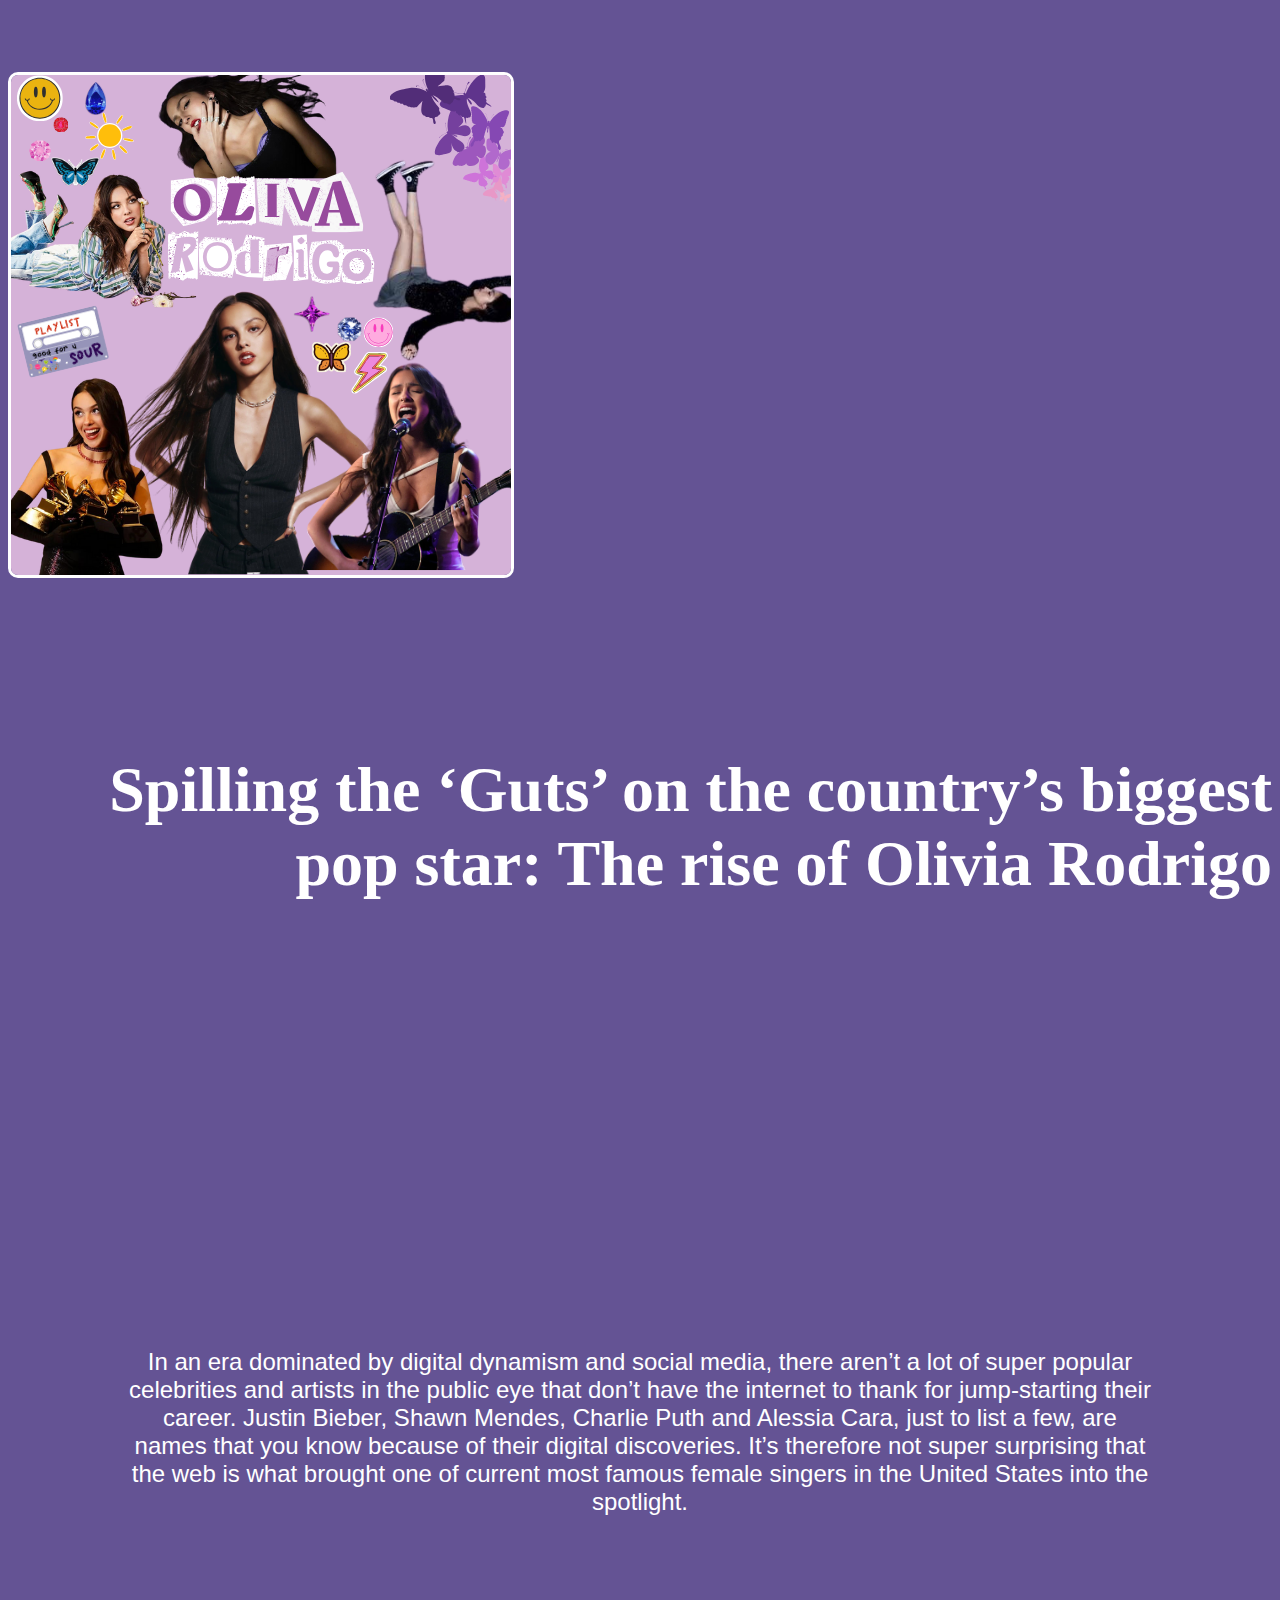
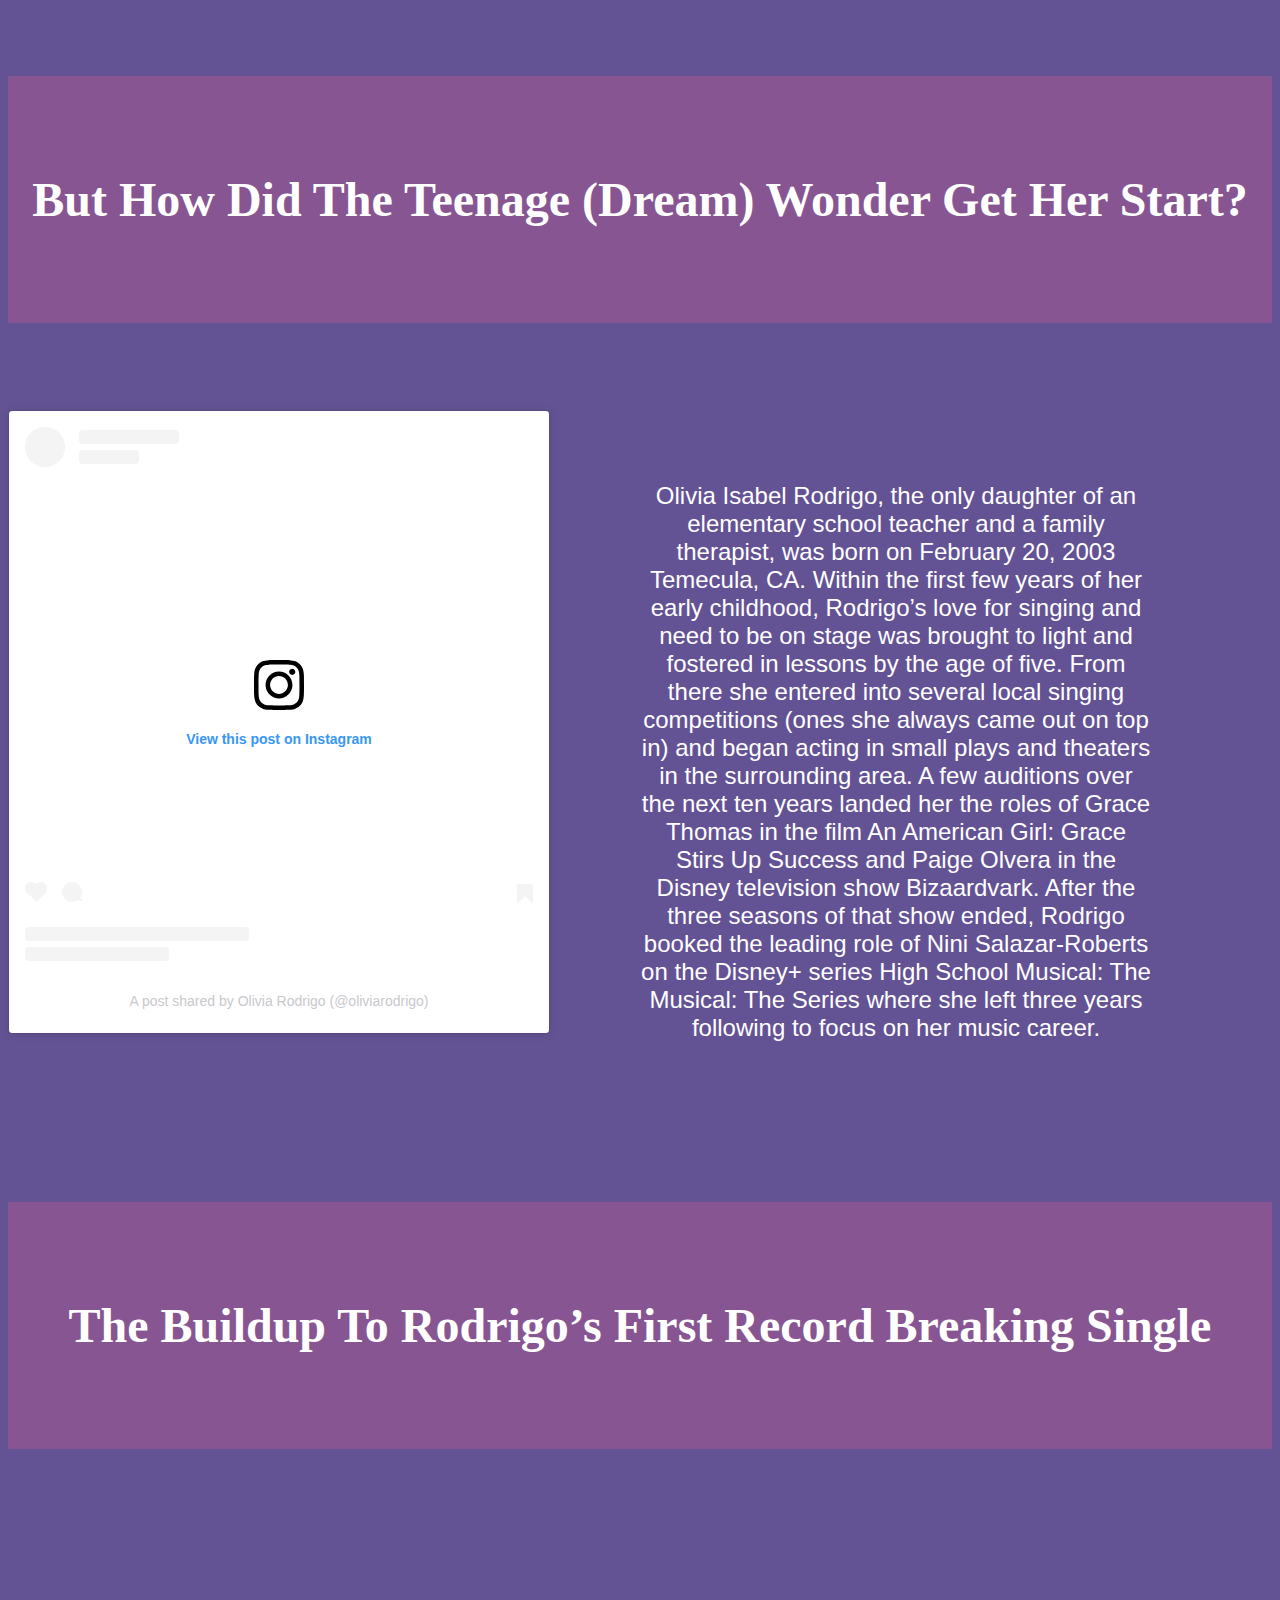
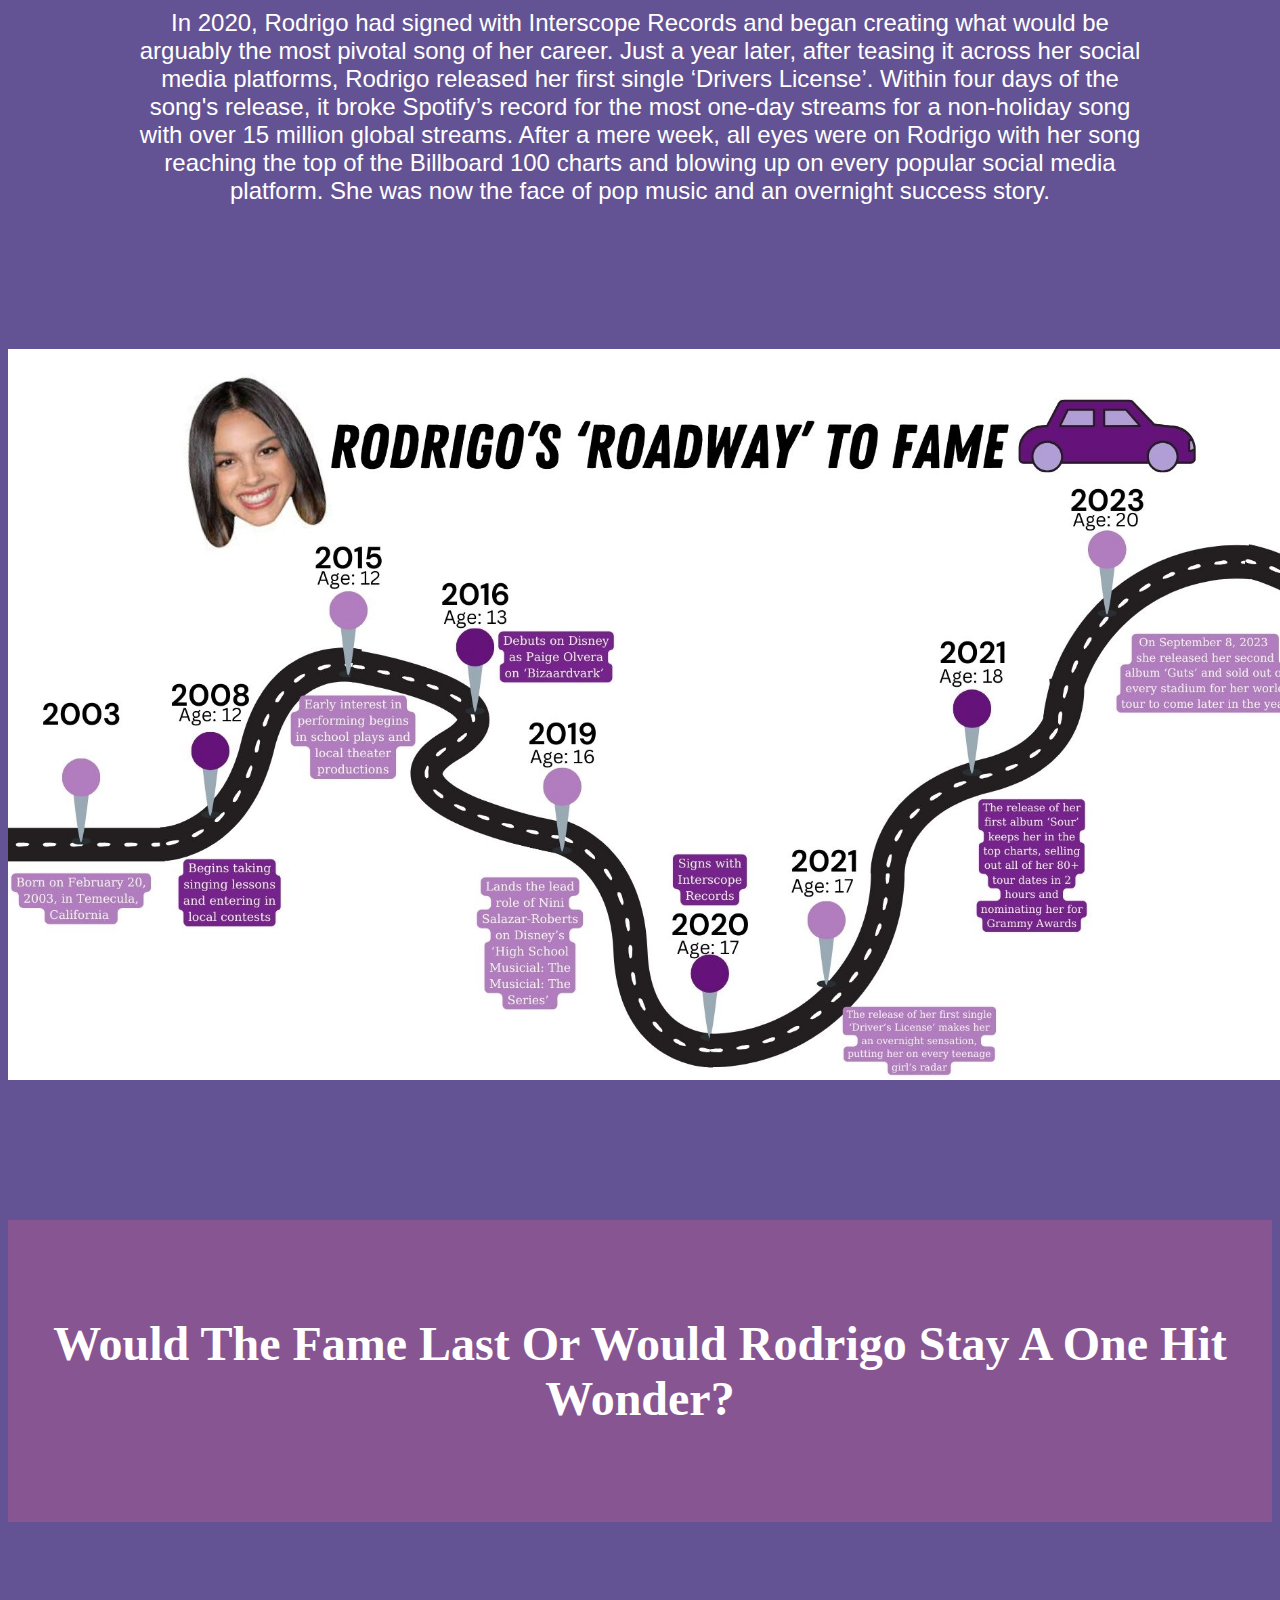
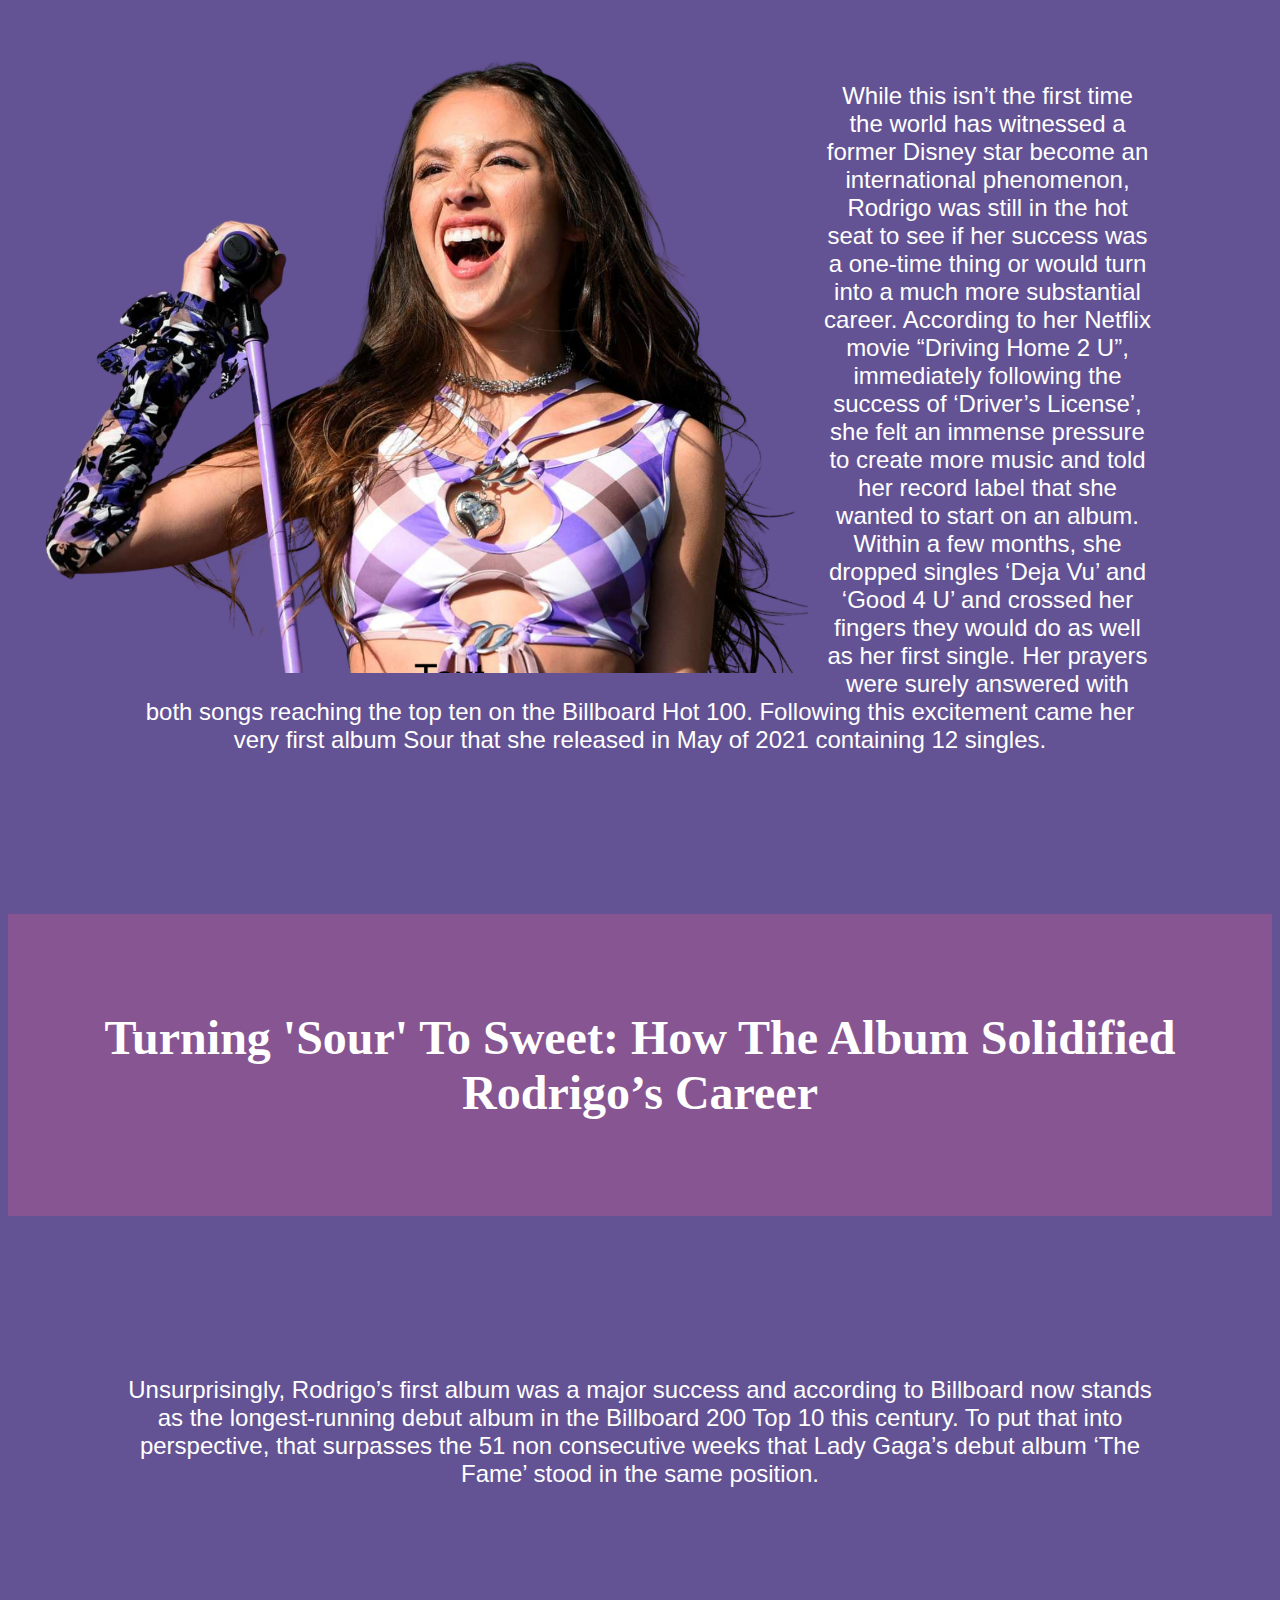
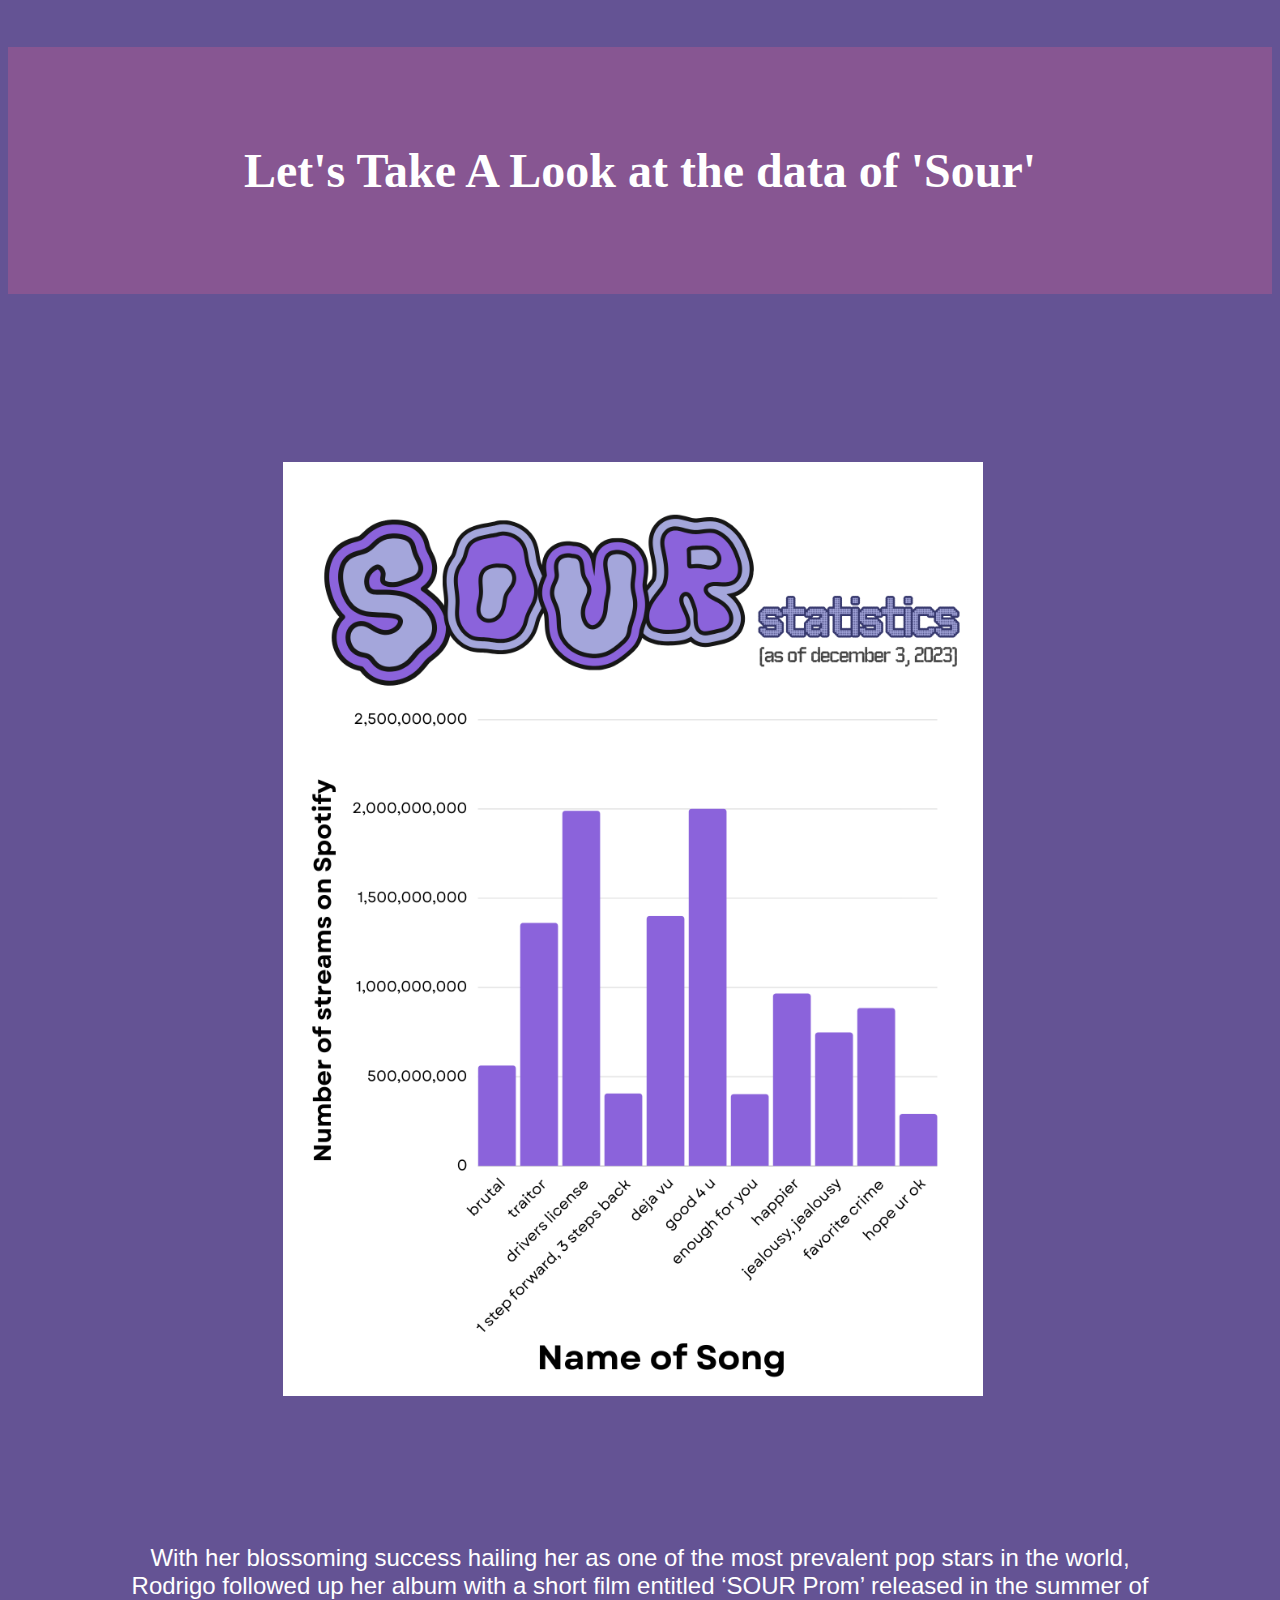
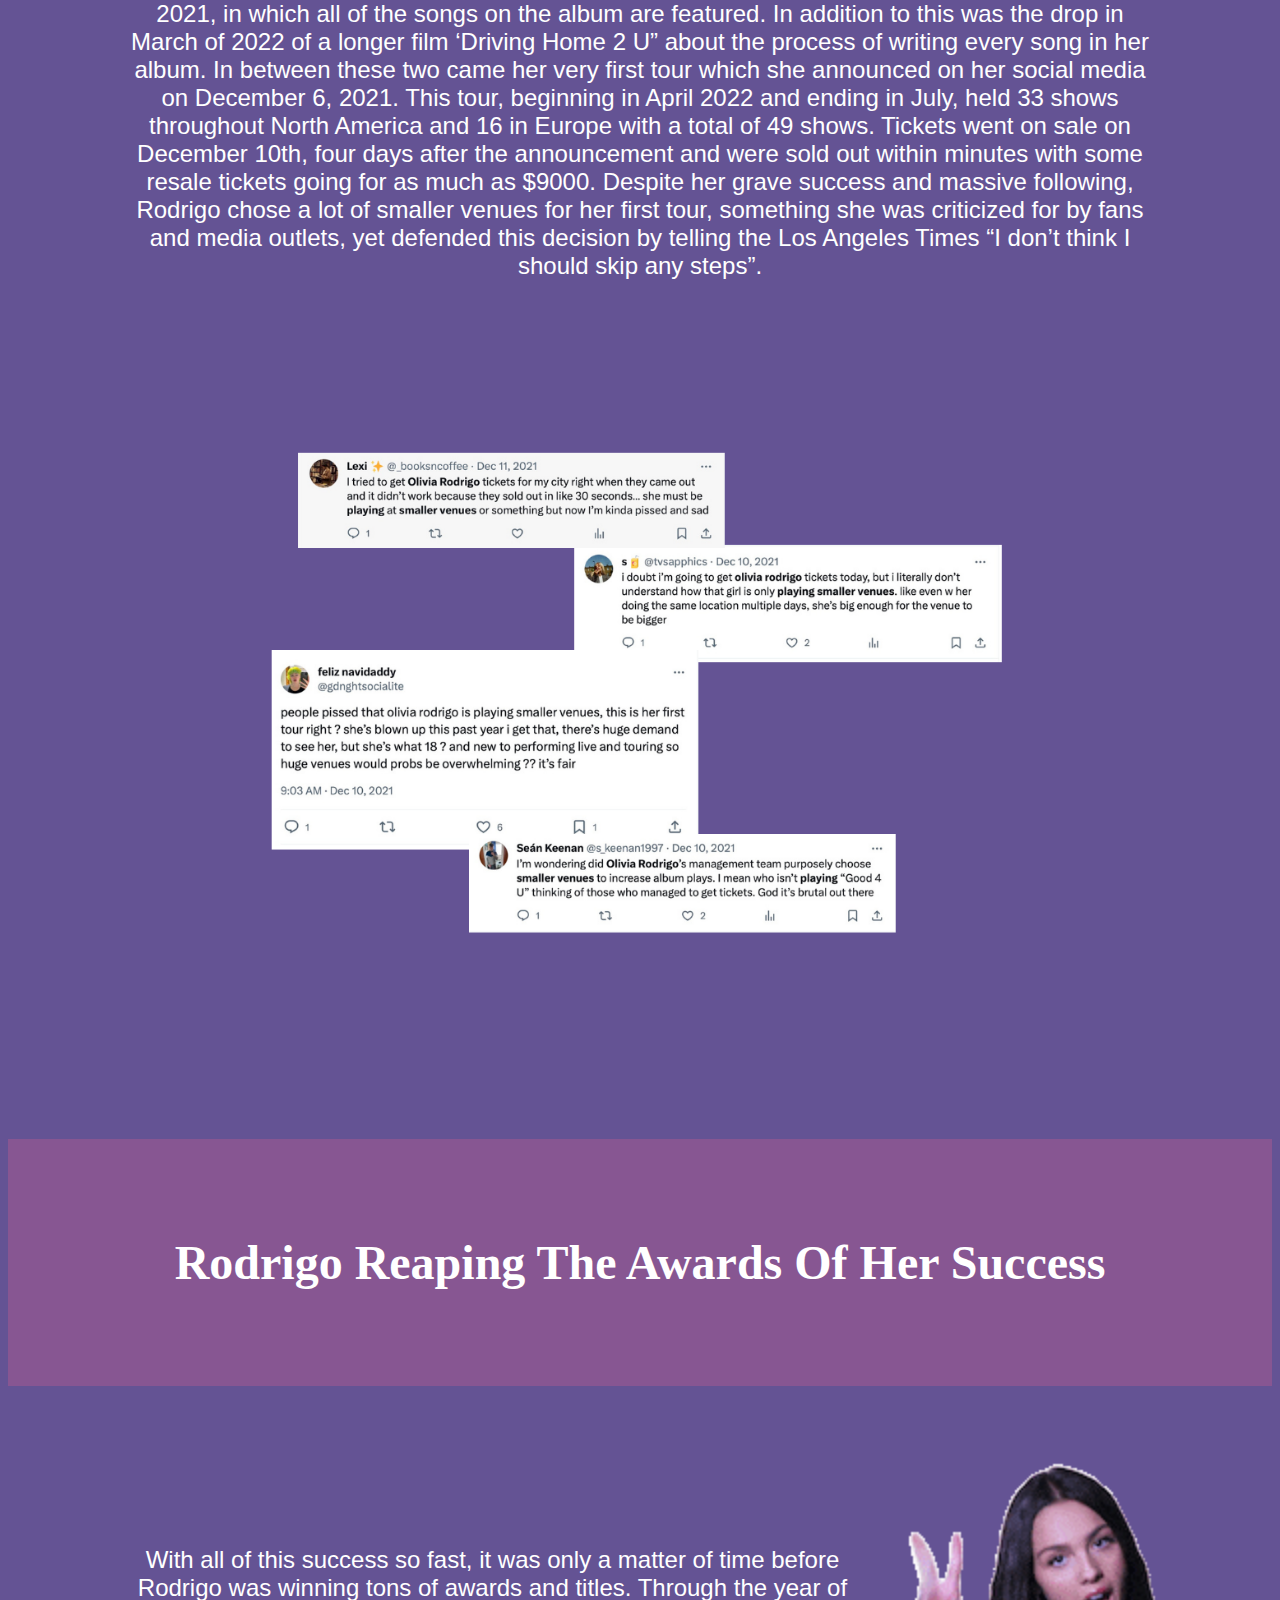
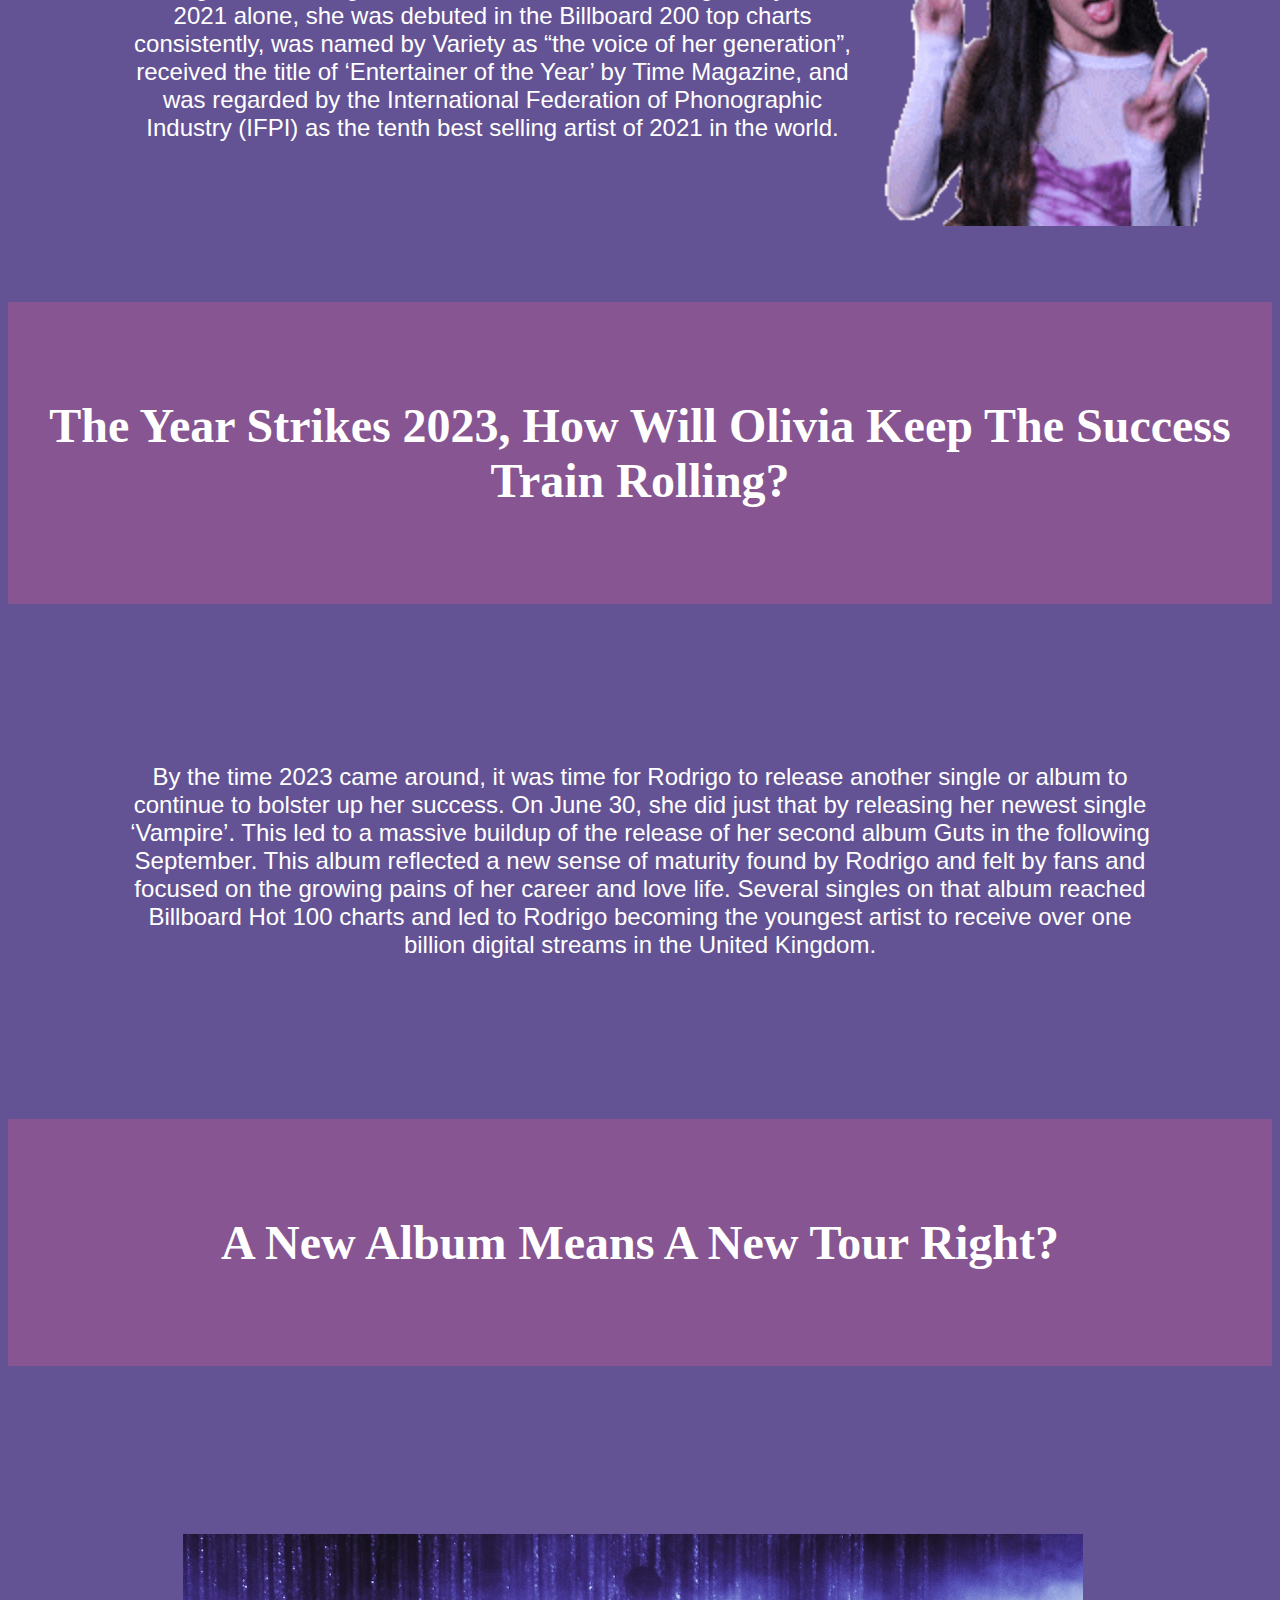
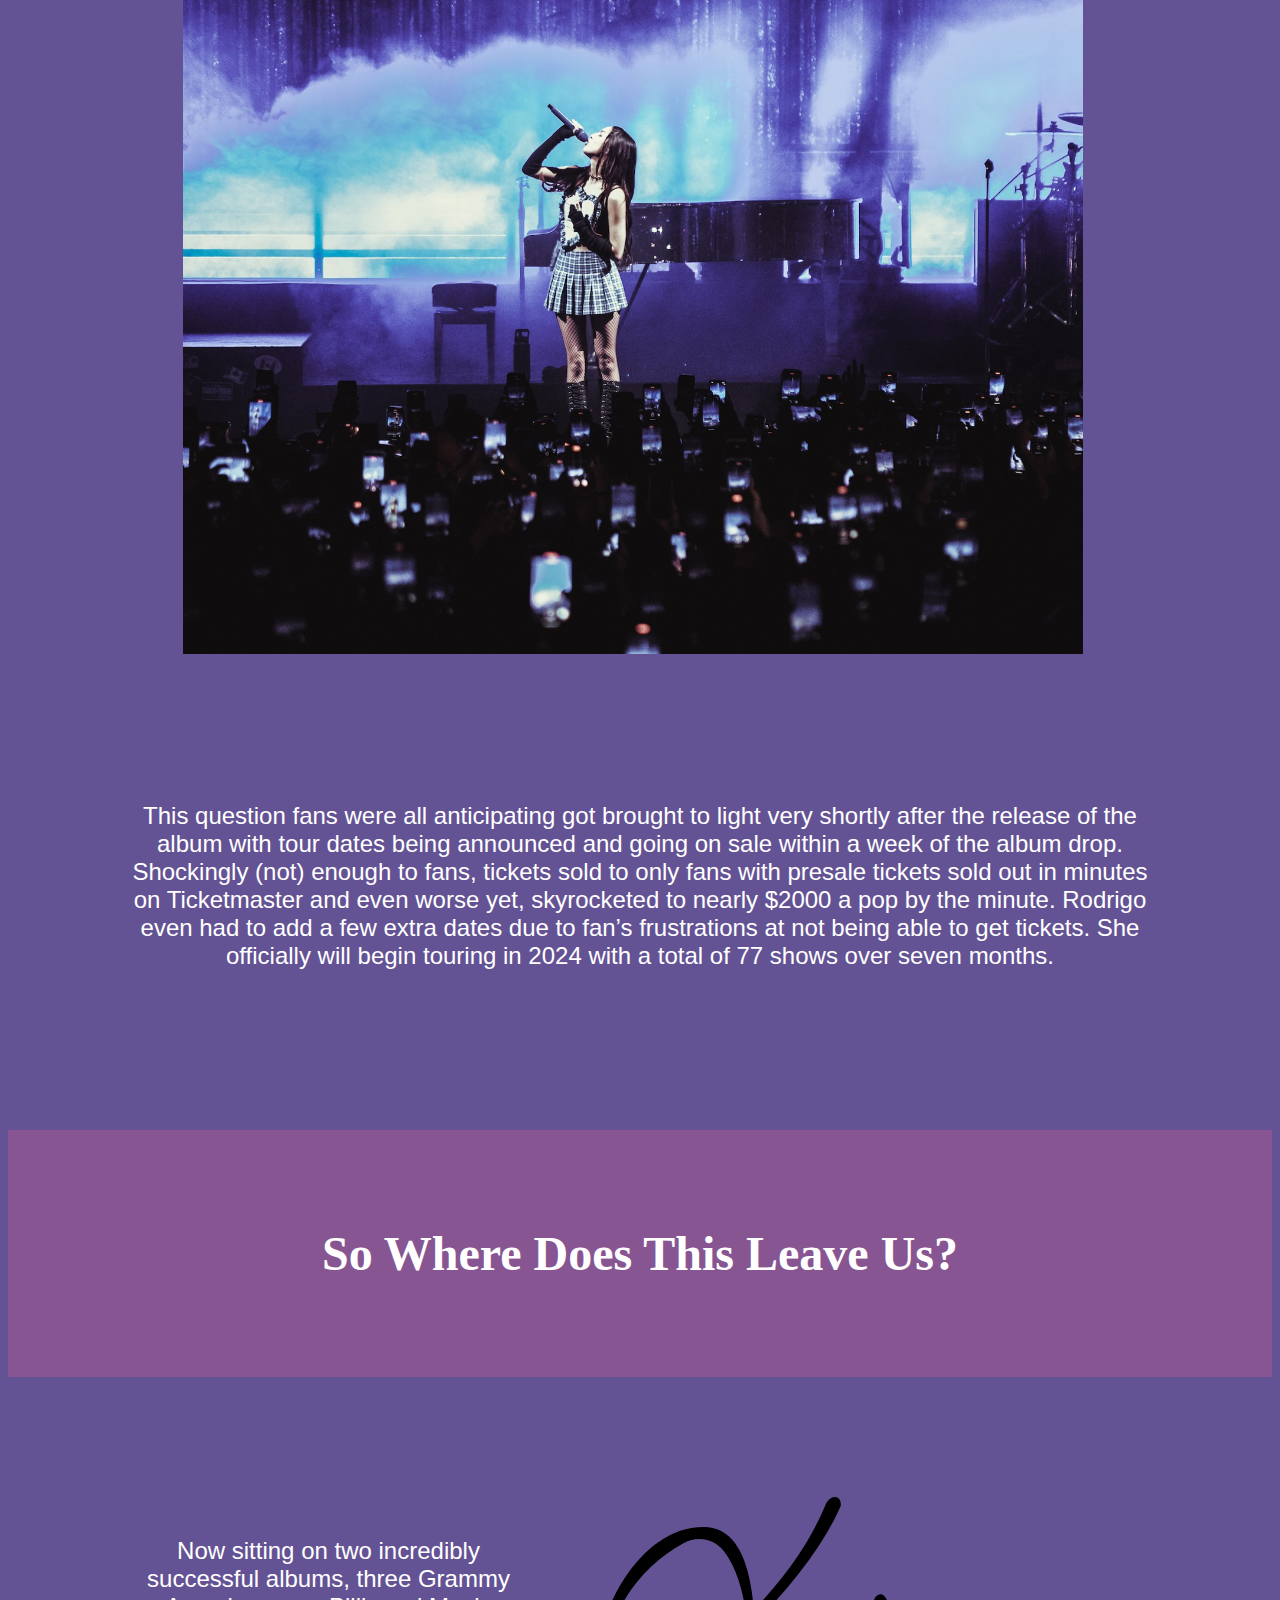
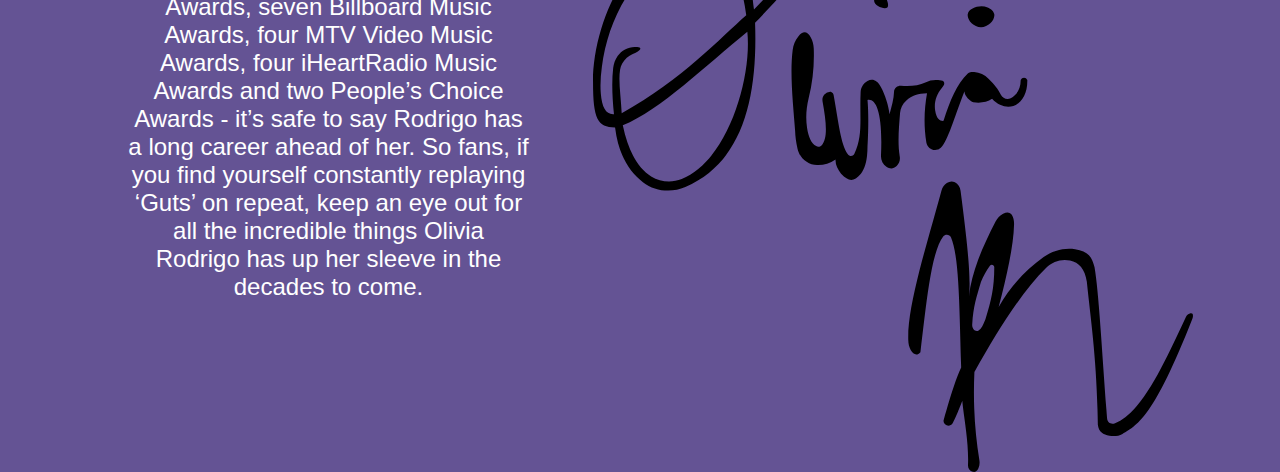
==== commit 33cac9b0: "new" ====
--- a/final project/index.html
+++ b/final project/index.html
@@ -29,7 +29,7 @@
 <main>
     <iframe style="border-radius:12px" src="https://open.spotify.com/embed/artist/1McMsnEElThX1knmY4oliG?utm_source=generator" width="100%" height="80" frameBorder="0" allowfullscreen="" allow="autoplay; clipboard-write; encrypted-media; fullscreen; picture-in-picture"></iframe>
             <p>
-                 In an era dominated by digital dynamism and social media, there aren’t a lot of super popular celebrities and artists in the public eye that don’t have the internet to thank for jump-starting their career. Justin Bieber, Shawn Mendes, Charlie Puth and Alessia Cara, just to list a few, are names that you know because of their digital discoveries. It’s therefore not super surprising that the web is what brought one of current most famous female singers in the United States into the spotlight.
+                In an era dominated by digital dynamism and social media, there aren’t a lot of super popular celebrities and artists in the public eye that don’t have the internet to thank for jump-starting their career. Justin Bieber, Shawn Mendes, Charlie Puth and Alessia Cara, just to list a few, are names that you know because of their digital discoveries. It’s therefore not super surprising that the web is what brought one of current most famous female singers in the United States into the spotlight.
             </p>
 
 <h2>But How Did The Teenage (Dream) Wonder Get Her Start?</h2>
@@ -61,7 +61,7 @@
 <h2>Turning 'Sour' To Sweet: How The Album Solidified Rodrigo’s Career</h2>
     
             <p>
-                 Unsurprisingly, Rodrigo’s first album was a major success and according to Billboard now stands as the longest-running debut album in the Billboard 200 Top 10 this century. To put that into perspective, that surpasses the 51 non consecutive weeks that Lady Gaga’s debut album ‘The Fame’ stood in the same position.       
+                Unsurprisingly, Rodrigo’s first album was a major success and according to Billboard now stands as the longest-running debut album in the Billboard 200 Top 10 this century. To put that into perspective, that surpasses the 51 non consecutive weeks that Lady Gaga’s debut album ‘The Fame’ stood in the same position.     
             </p>
 
 <h2>Let's Take A Look at the data of 'Sour'</h2>
@@ -69,7 +69,7 @@
 <img src="images/sour stat chart.png" alt="sour statistic chart" class="img-fluid-sour">
     
              <p>
-                With her blossoming success hailing her as one of the most prevalent pop stars in the world, Rodrigo followed up her album with a short film entitled ‘SOUR Prom’ released in the summer of 2021, in which all of the songs on the album are featured. In addition to this was the drop in March of 2022 of a longer film ‘Driving Home 2 U” about the process of writing every song in her album. In between these two came her very first tour which she announced on her social media on December 6, 2021. This tour, beginning in April 2022 and ending in July, held 33 shows throughout North America and 16 in Europe with a total of 49 shows. Tickets went on sale on December 10th, four days after the announcement and were sold out within minutes with some resale tickets going for as much as $9000. Despite her grave success and massive following, Rodrigo chose a lot of smaller venues for her first tour, something she was criticized for by fans and media outlets, yet defended this decision by telling the Los Angeles Times “I don’t think I should skip any steps".
+                With her blossoming success hailing her as one of the most prevalent pop stars in the world, Rodrigo followed up her album with a short film entitled ‘SOUR Prom’ released in the summer of 2021, in which all of the songs on the album are featured. In addition to this was the drop in March of 2022 of a longer film ‘Driving Home 2 U” about the process of writing every song in her album. In between these two came her very first tour which she announced on her social media on December 6, 2021. This tour, beginning in April 2022 and ending in July, held 33 shows throughout North America and 16 in Europe with a total of 49 shows. Tickets went on sale on December 10th, four days after the announcement and were sold out within minutes with some resale tickets going for as much as $9000. Despite her grave success and massive following, Rodrigo chose a lot of smaller venues for her first tour, something she was criticized for by fans and media outlets, yet defended this decision by telling the Los Angeles Times “I don’t think I should skip any steps”. 
             </p>
 
 <img src="images/twitter tweets.png" alt="Twitter Image" class="img-fluid-twitter">
@@ -79,14 +79,14 @@
 <img src="images/rodrigo.gif" alt="rodrigo gif" class="img-fluid-gif">
 
             <p>
-                 With all of this success so fast, it was only a matter of time before Rodrigo was winning tons of awards and titles. Through the year of 2021 alone, she was debuted in the Billboard 200 top charts consistently, was named by Variety as “the voice of her generation”, received the title of ‘Entertainer of the Year’ by Time Magazine, and was regarded by the International Federation of Phonographic Industry (IFPI) as the tenth best selling artist of 2021 in the world.  
+                With all of this success so fast, it was only a matter of time before Rodrigo was winning tons of awards and titles. Through the year of 2021 alone, she was debuted in the Billboard 200 top charts consistently, was named by Variety as “the voice of her generation”, received the title of ‘Entertainer of the Year’ by Time Magazine, and was regarded by the International Federation of Phonographic Industry (IFPI) as the tenth best selling artist of 2021 in the world.  
             </p>
 
 
 <h2>The Year Strikes 2023, How Will Olivia Keep The Success Train Rolling?</h2>
     
             <p>
-                 By the time 2023 came around, it was time for Rodrigo to release another single or album to continue to bolster up her success. On June 30, she did just that by releasing her newest single ‘Vampire’. This led to a massive buildup of the release of her second album Guts in the following September. 
+                By the time 2023 came around, it was time for Rodrigo to release another single or album to continue to bolster up her success. On June 30, she did just that by releasing her newest single ‘Vampire’. This led to a massive buildup of the release of her second album Guts in the following September. 
 	            This album reflected a new sense of maturity found by Rodrigo and felt by fans and focused on the growing pains of her career and love life. Several singles on that album reached Billboard Hot 100 charts and led to Rodrigo becoming the youngest artist to receive over one billion digital streams in the United Kingdom. 
             </p>
 
@@ -95,7 +95,7 @@
 <img src="images/tour photo.jpg" alt="Tour Image" class="img-fluid-tour">
     
             <p>
-                 This question fans were all anticipating got brought to light very shortly after the release of the album with tour dates being announced and going on sale within a week of the album drop. Shockingly (not) enough to fans, tickets sold to only fans with presale tickets sold out in minutes on Ticketmaster and even worse yet, skyrocketed to nearly $2000 a pop by the minute. Rodrigo even had to add a few extra dates due to fan’s frustrations at not being able to get tickets. She officially will begin touring in 2024 with a total of 77 shows over seven months.
+                This question fans were all anticipating got brought to light very shortly after the release of the album with tour dates being announced and going on sale within a week of the album drop. Shockingly (not) enough to fans, tickets sold to only fans with presale tickets sold out in minutes on Ticketmaster and even worse yet, skyrocketed to nearly $2000 a pop by the minute. Rodrigo even had to add a few extra dates due to fan’s frustrations at not being able to get tickets. She officially will begin touring in 2024 with a total of 77 shows over seven months.
             </p>
 
 
@@ -103,7 +103,7 @@
 
 <img src="images/signature.svg" alt="rodrigo signature" class="img-fluid-signature">
              <p>
-                 Now sitting on two incredibly successful albums, three Grammy Awards, seven Billboard Music Awards, four MTV Video Music Awards, four iHeartRadio Music Awards and two People’s Choice Awards - it’s safe to say Rodrigo has a long career ahead of her. So fans, if you find yourself constantly replaying ‘Guts’ on repeat, keep an eye out for all the incredible things Olivia Rodrigo has up her sleeve in the decades to come. 
+                Now sitting on two incredibly successful albums, three Grammy Awards, seven Billboard Music Awards, four MTV Video Music Awards, four iHeartRadio Music Awards and two People’s Choice Awards - it’s safe to say Rodrigo has a long career ahead of her. So fans, if you find yourself constantly replaying ‘Guts’ on repeat, keep an eye out for all the incredible things Olivia Rodrigo has up her sleeve in the decades to come. 
              </p>
 
         </main> 
--- a/final project/css/final.css
+++ b/final project/css/final.css
@@ -1,3 +1,7 @@
+
+@media (max-width: 576px) {
+}
+
 img {
     margin-right: 15px;
 }
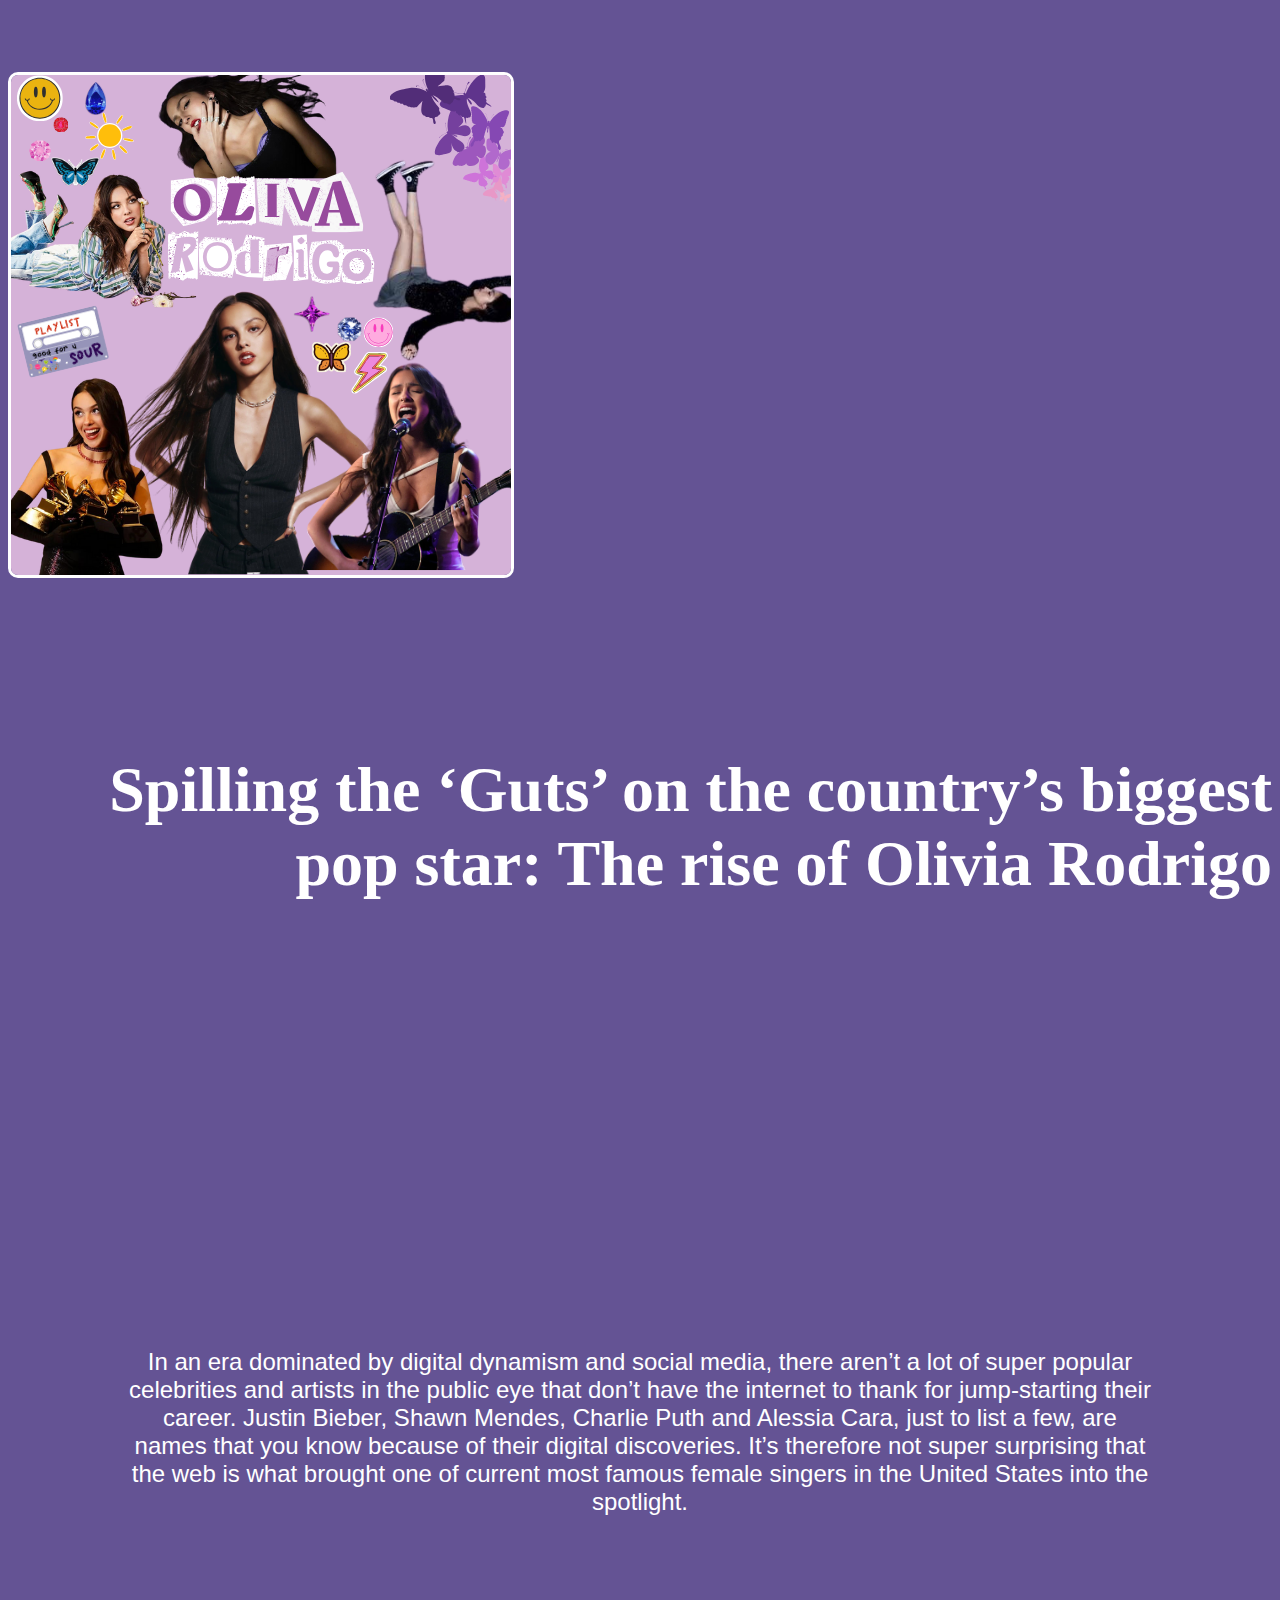
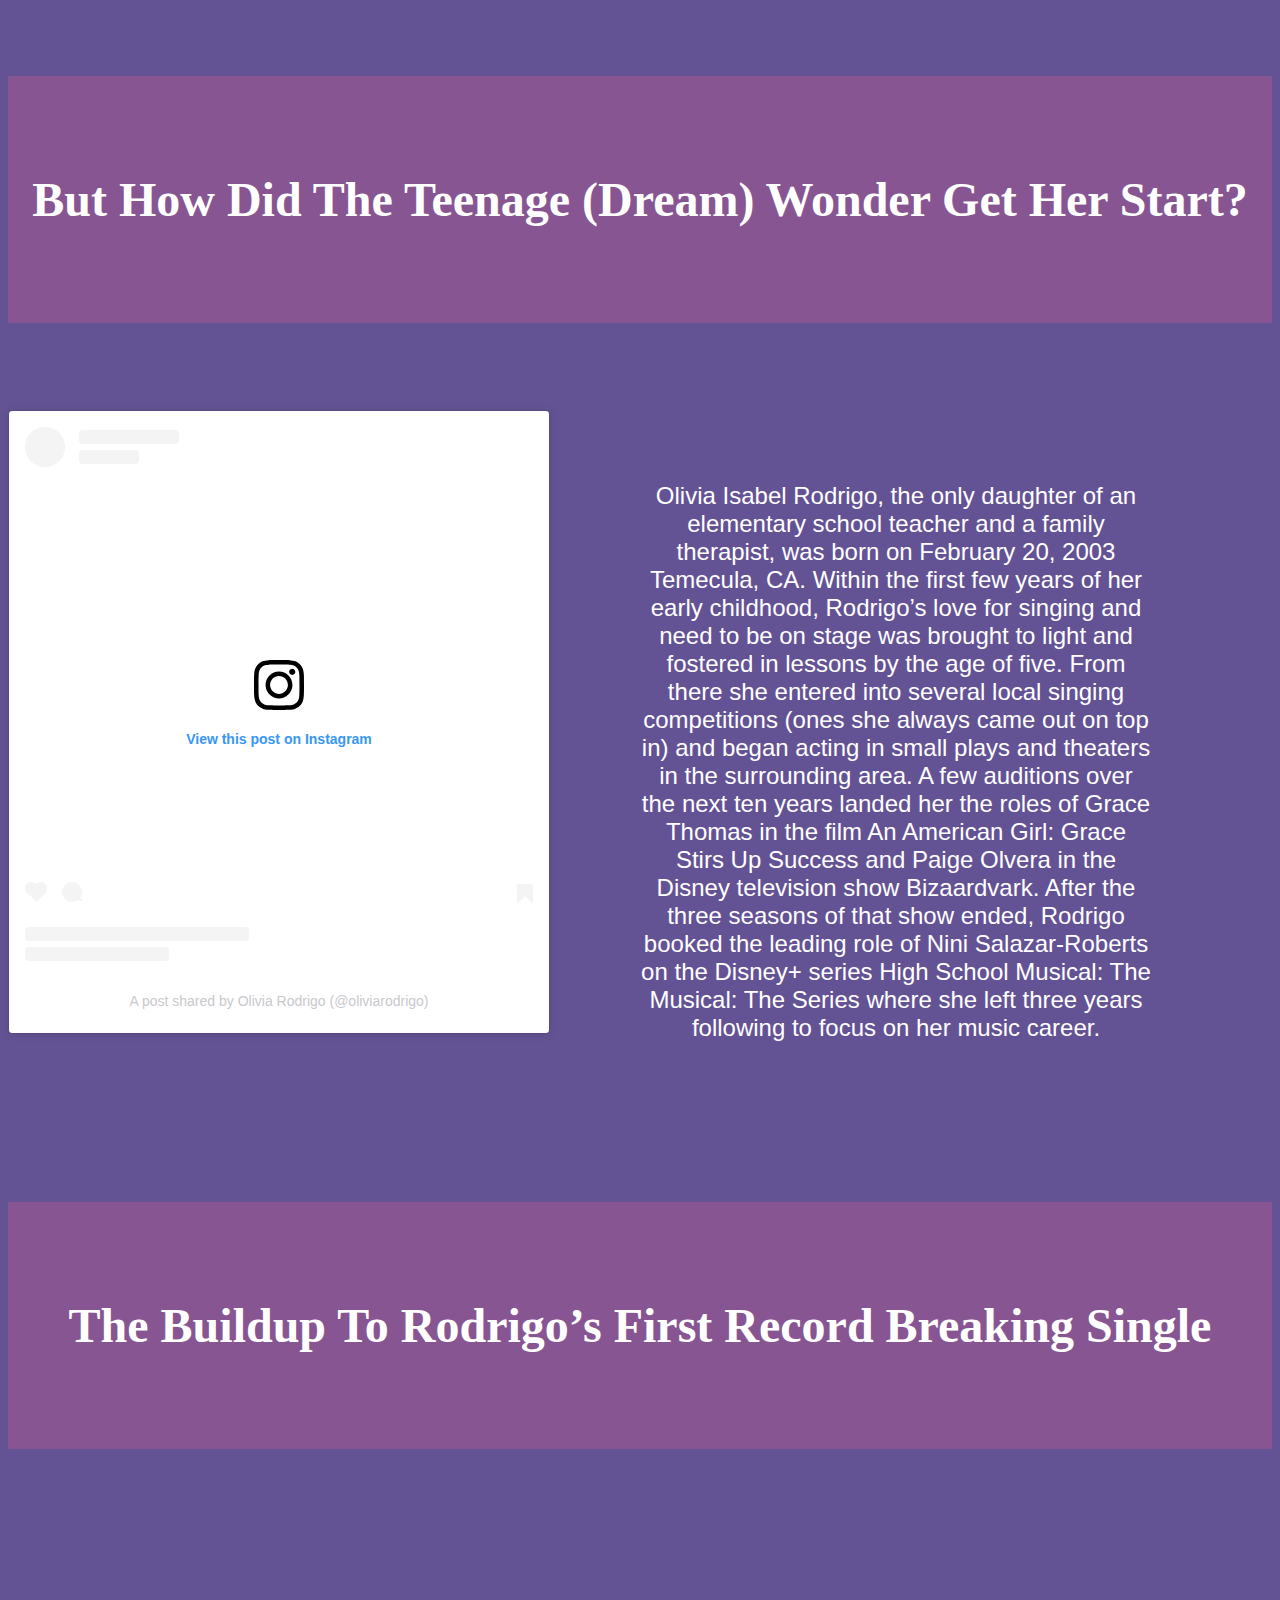
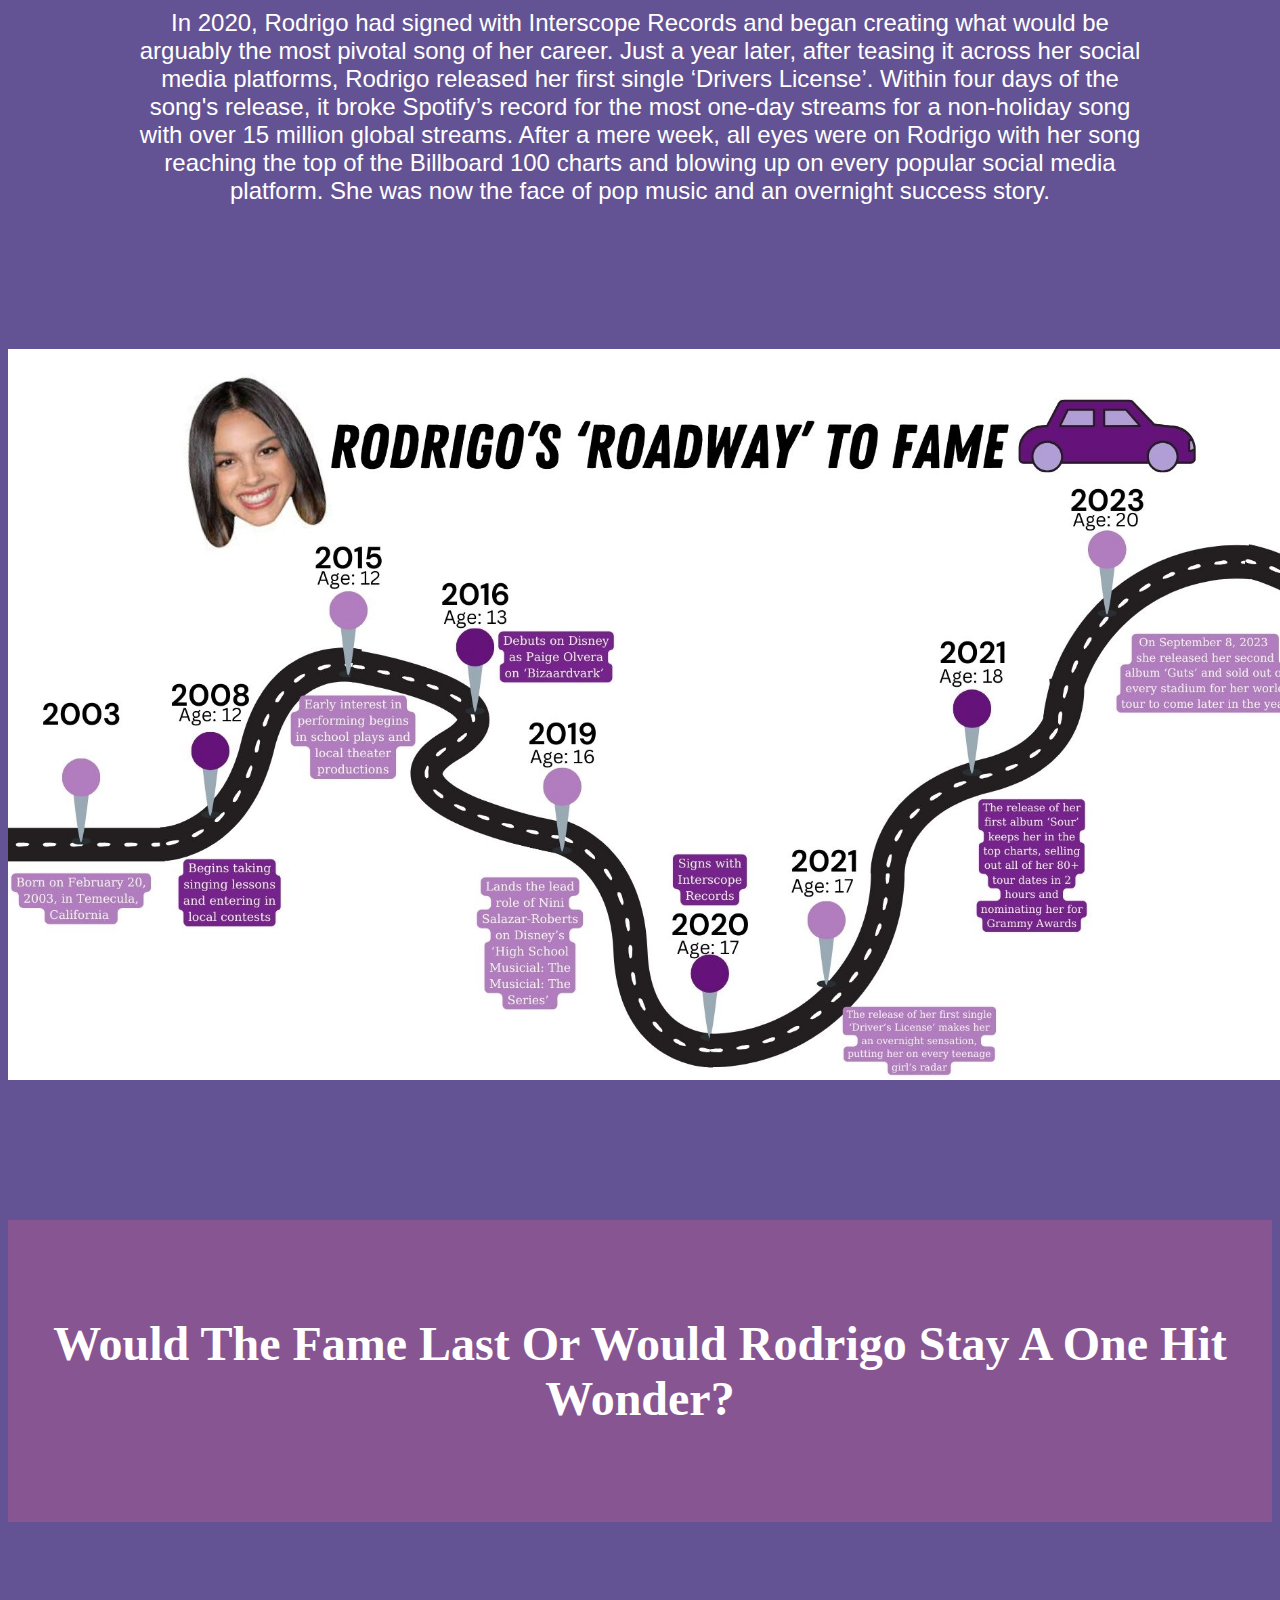
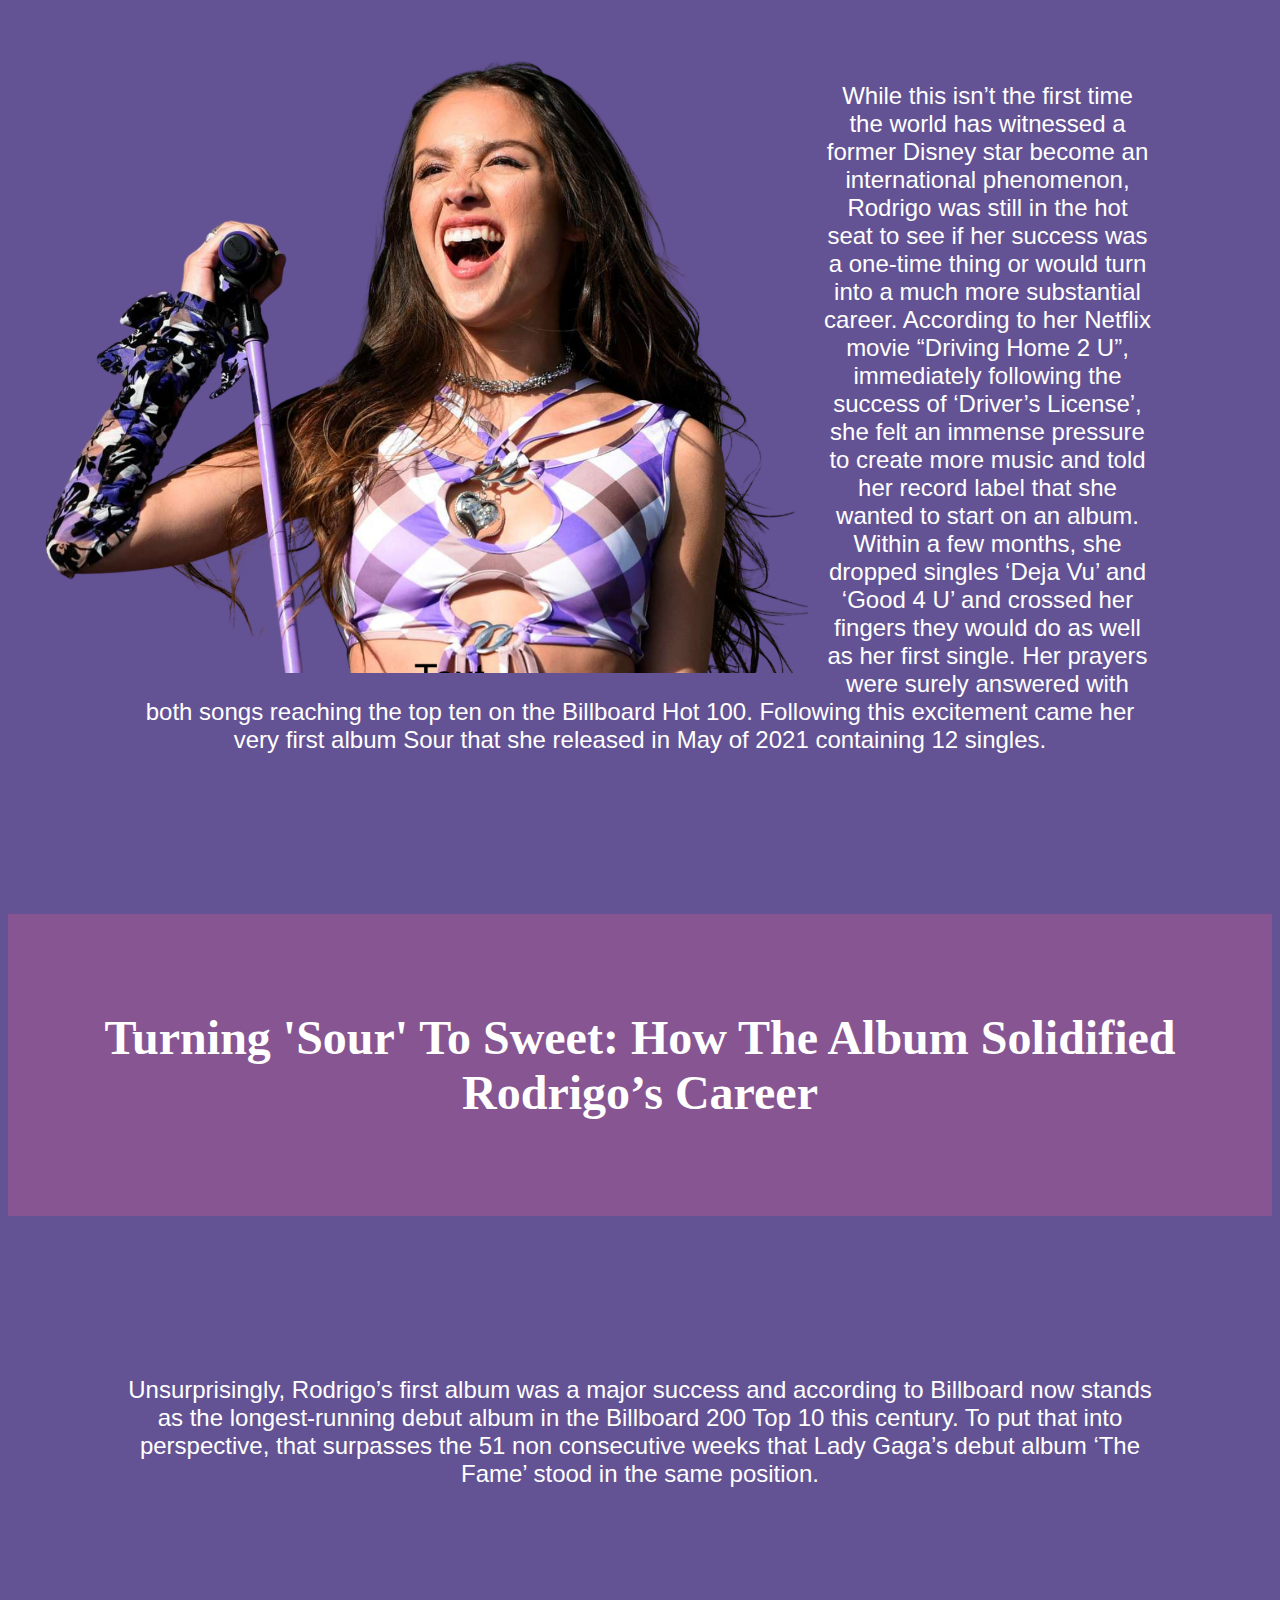
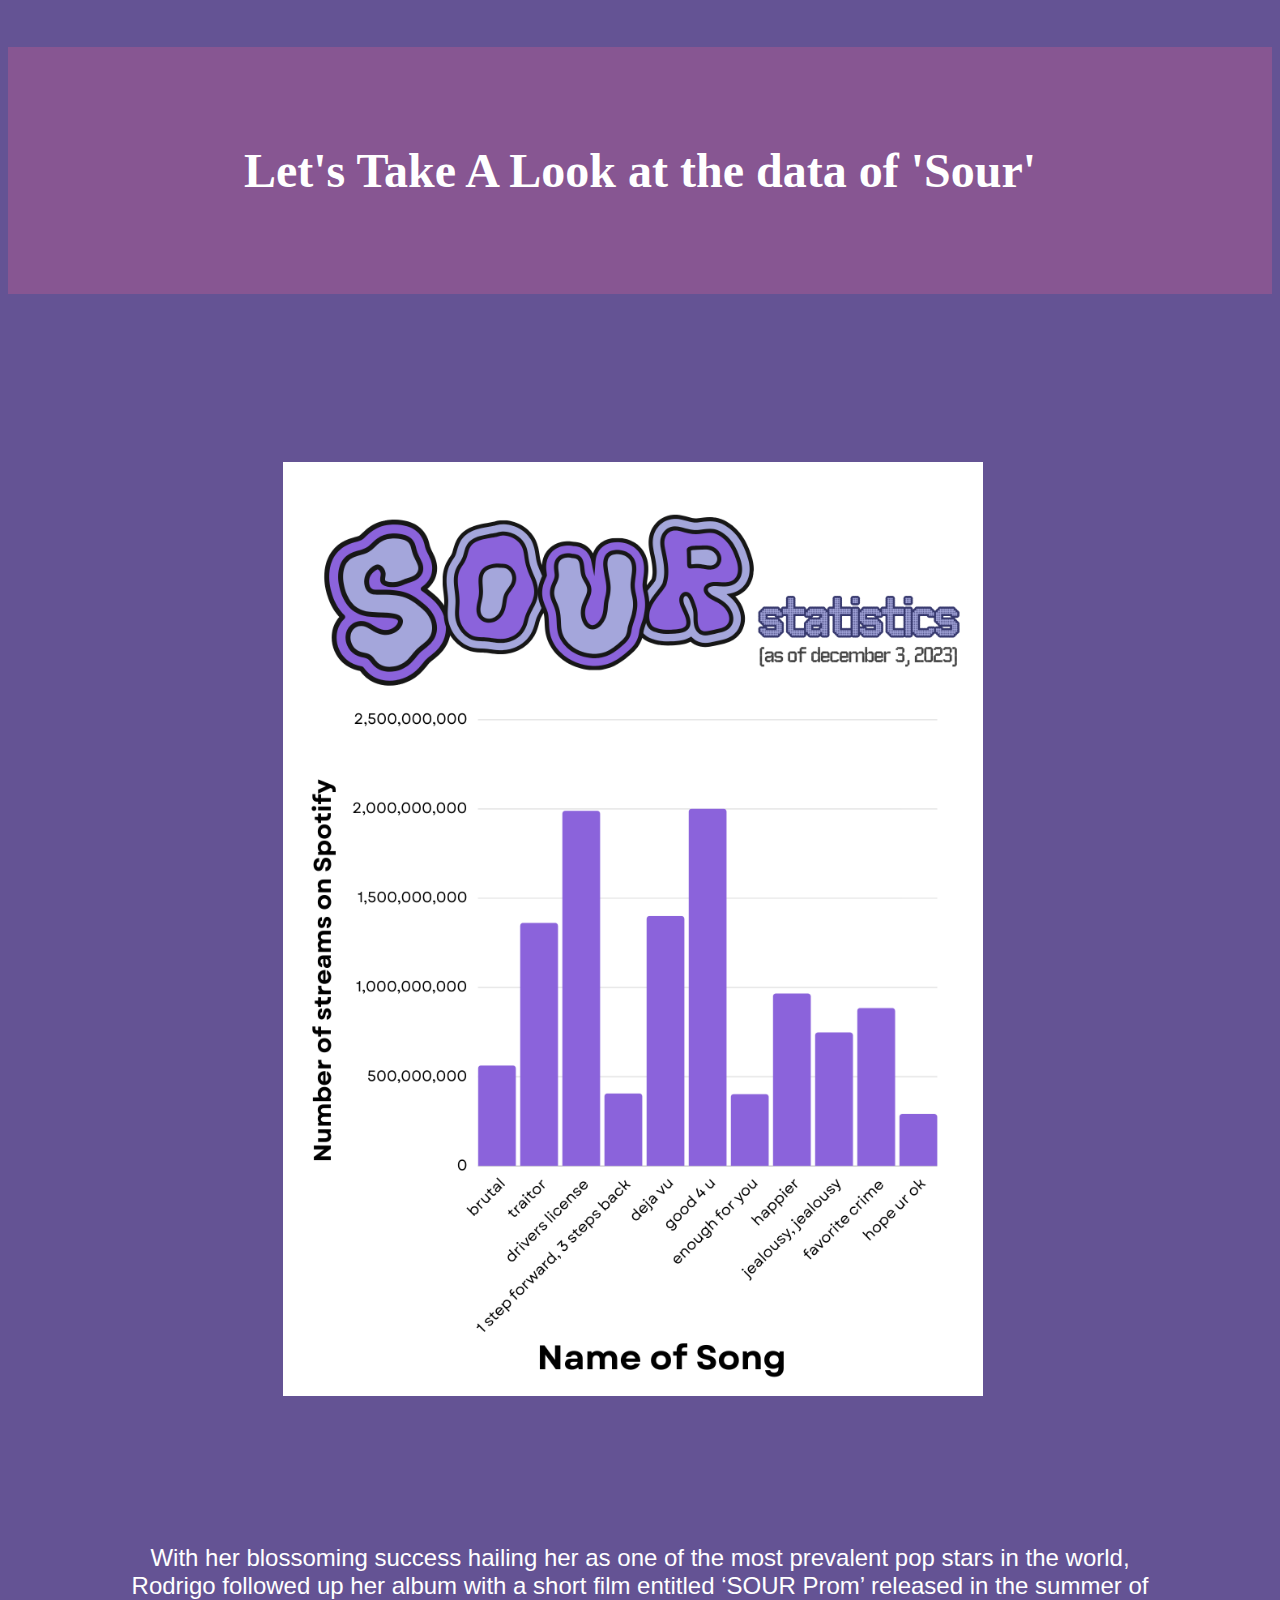
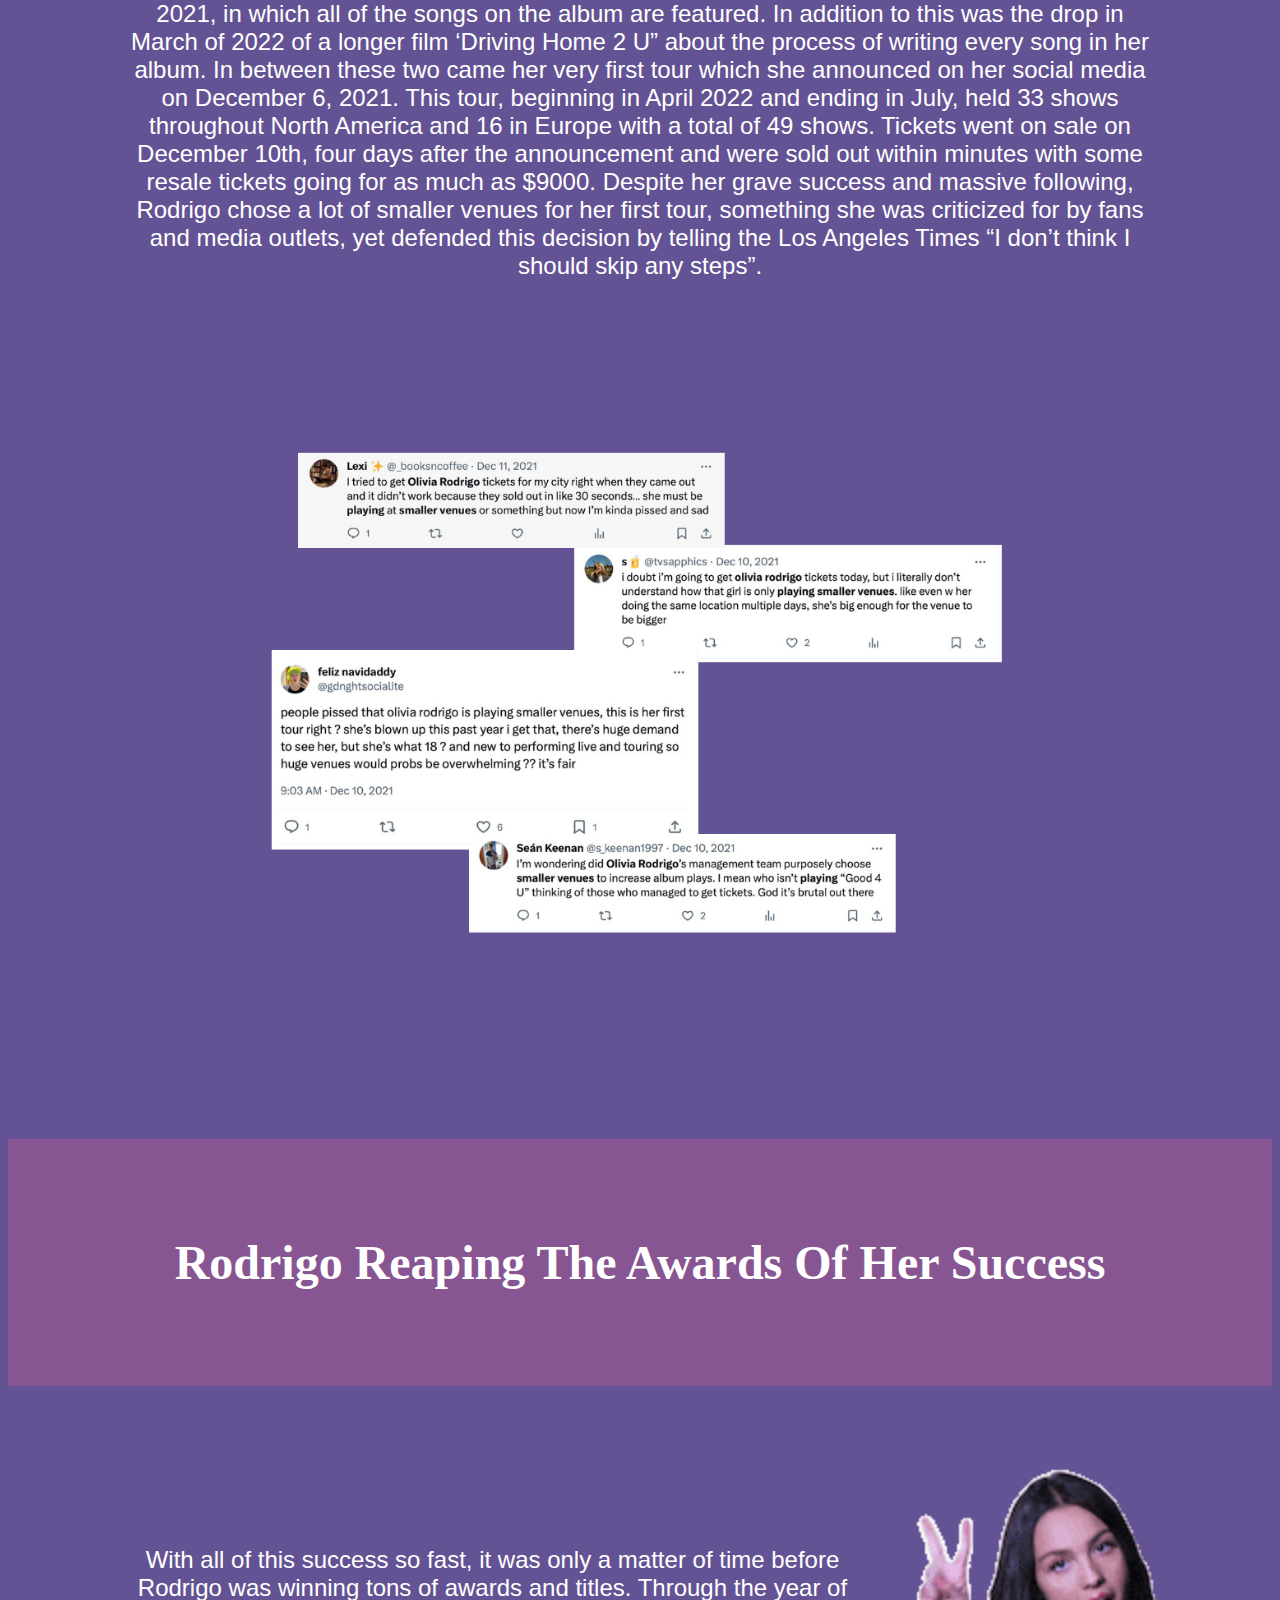
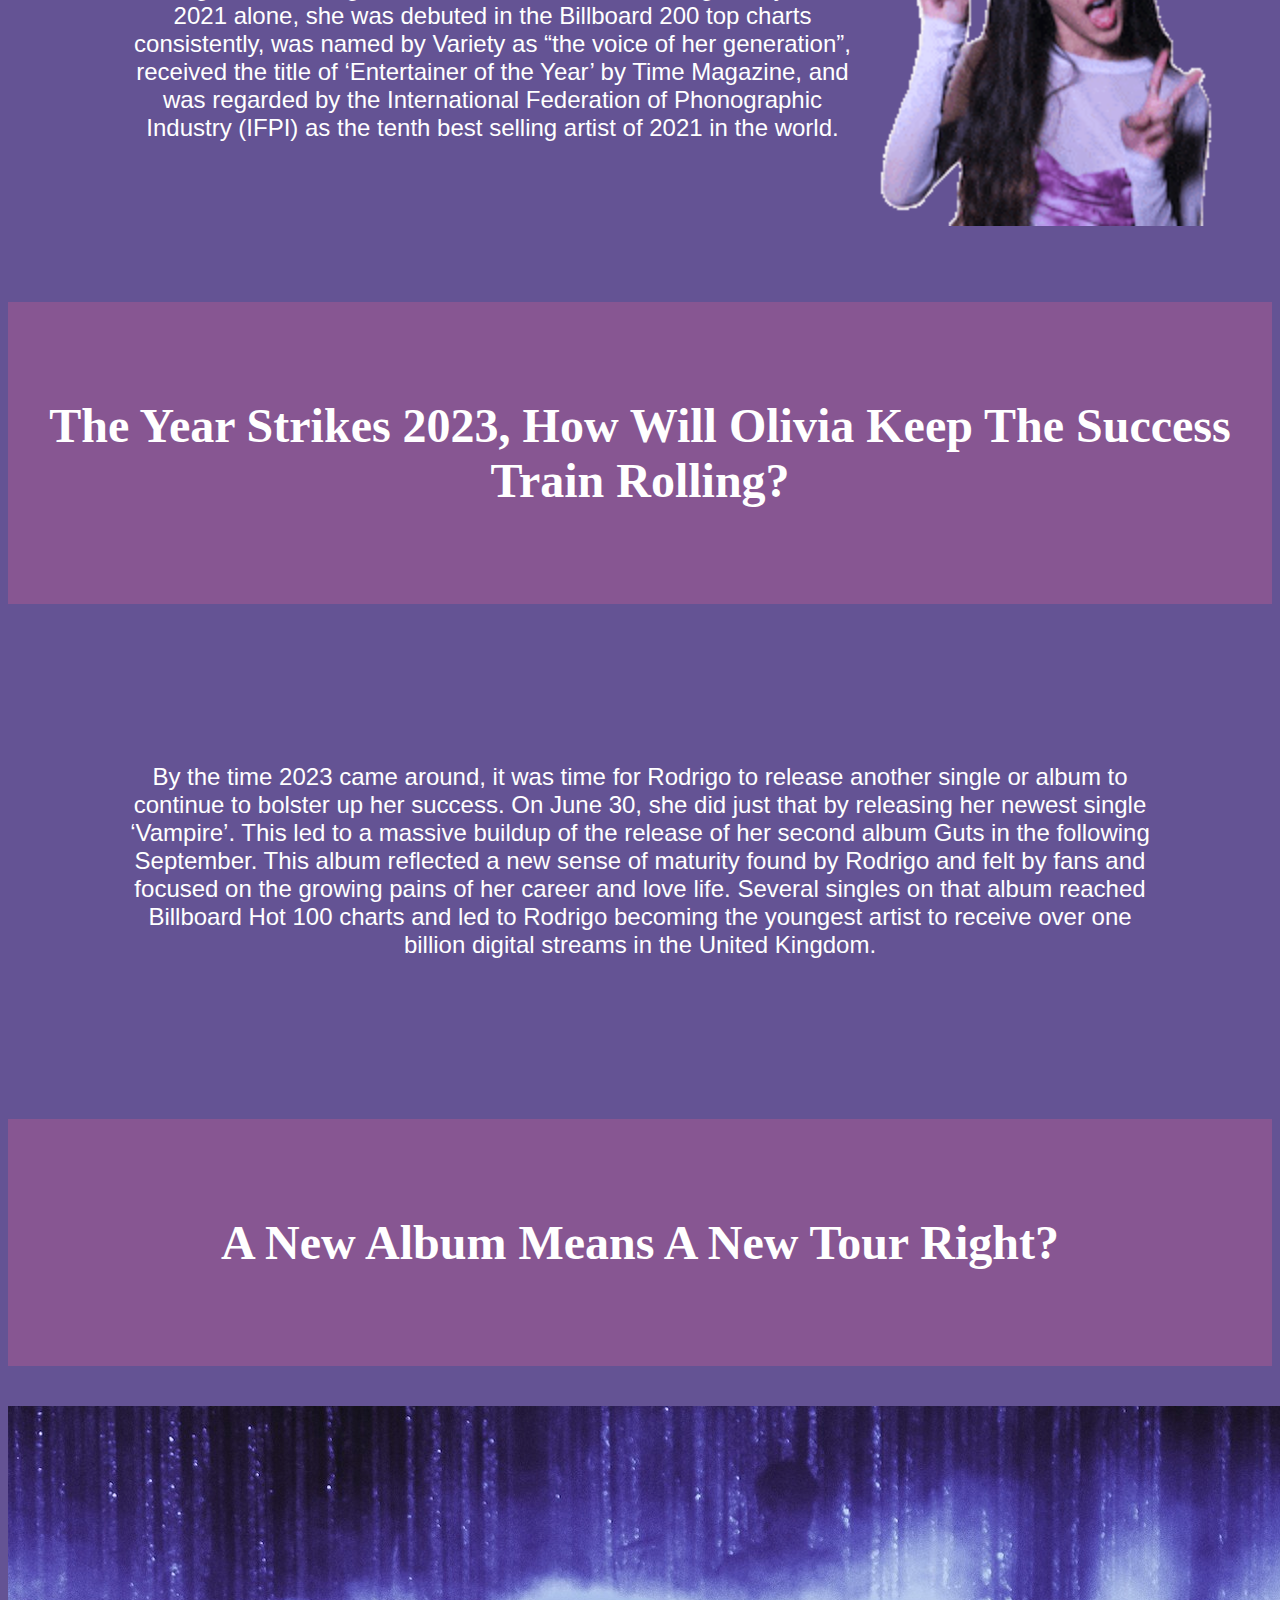
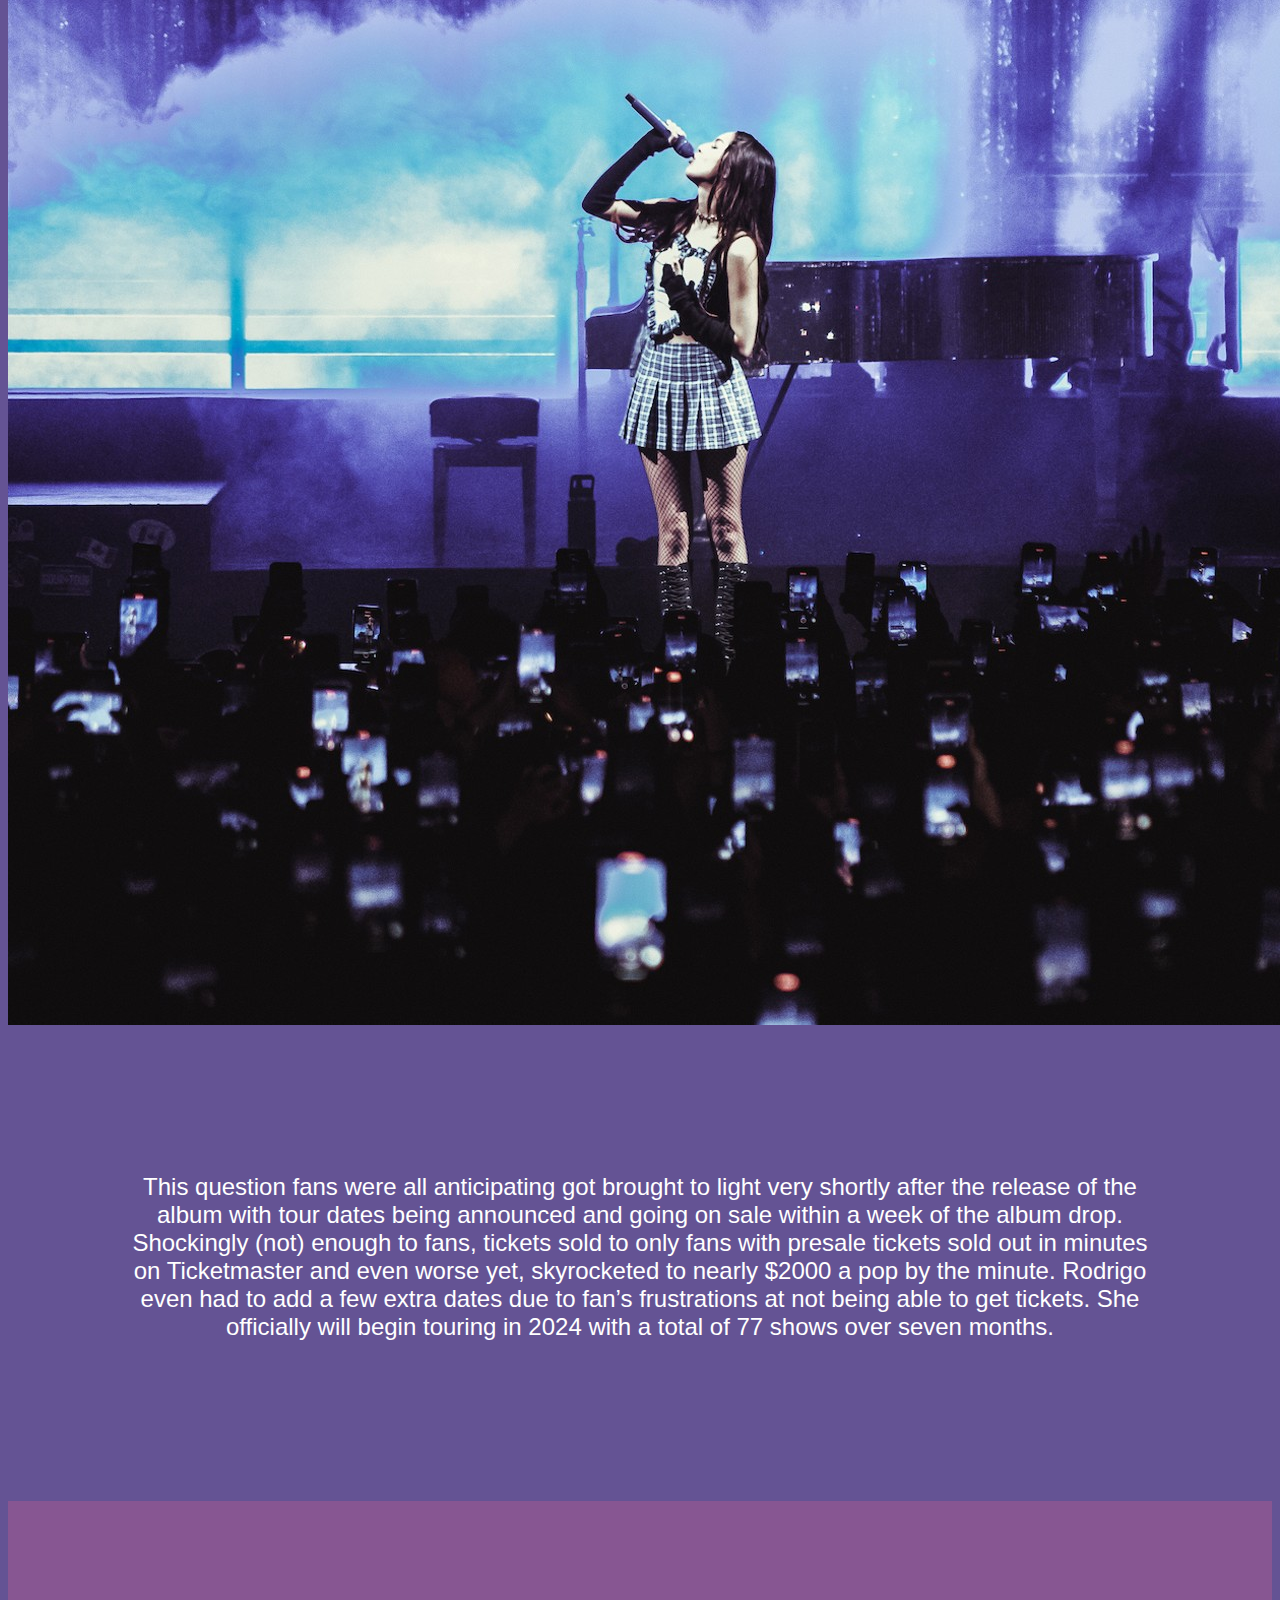
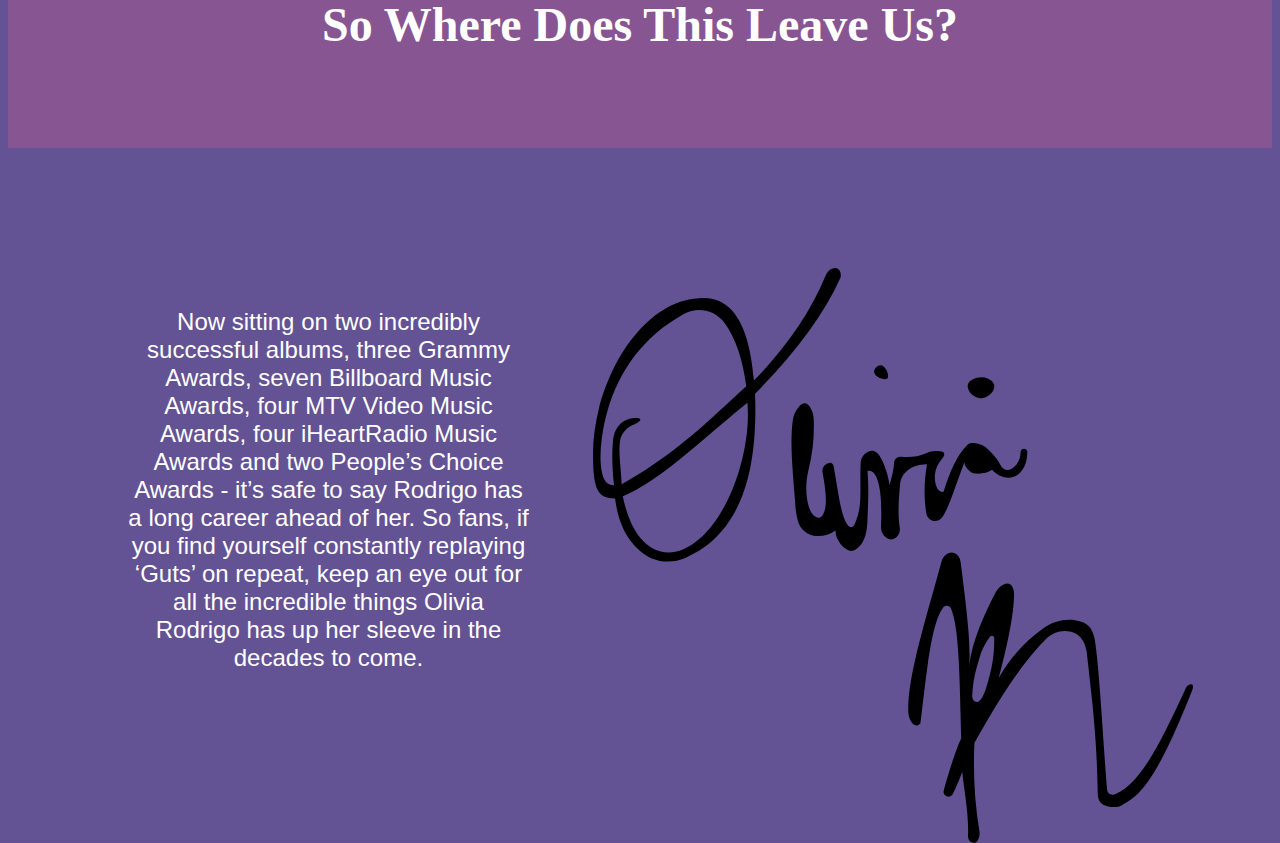
==== commit d6b22f4e: "new" ====
--- a/final project/index.html
+++ b/final project/index.html
@@ -16,7 +16,7 @@
         <header>
             <div class="row">
                 <div class="col-md-6">
-                    <img src="images/rodrigo canva.png" alt="Olivia Rodrigo collage" class="img-fluid-collage">
+                    <img src="images/rodrigo canva.png" alt="Olivia Rodrigo collage" class="img-fluid collage">
                 
                 </div>
                 <div class="col-md-6">   
@@ -47,11 +47,11 @@
             <p>
                 In 2020, Rodrigo had signed with Interscope Records and began creating what would be arguably the most pivotal song of her career. Just a year later, after teasing it across her social media platforms, Rodrigo released her first single ‘Drivers License’. Within four days of the song's release, it broke Spotify’s record for the most one-day streams for a non-holiday song with over 15 million global streams. After a mere week, all eyes were on Rodrigo with her song reaching the top of the Billboard 100 charts and blowing up on every popular social media platform. She was now the face of pop music and an overnight success story. 
             </p>
-            <img src="images/Roadmap.jpg" alt="Olivia Rodrigo Roadmap" class="img-fluid-roadmap">
+            <img src="images/Roadmap.jpg" alt="Olivia Rodrigo Roadmap" class="img-fluid roadmap">
     
 <h2>Would The Fame Last Or Would Rodrigo Stay A One Hit Wonder?</h2>
 
-<img src="images/olivia singing.png" alt="Transparent Singing Photo" class="img-fluid-singing">
+<img src="images/olivia singing.png" alt="Transparent Singing Photo" class="img-fluid singing">
     
             <p>
                 While this isn’t the first time the world has witnessed a former Disney star become an international phenomenon, Rodrigo was still in the hot seat to see if her success was a one-time thing or would turn into a much more substantial career. According to her Netflix movie “Driving Home 2 U”, immediately following the success of ‘Driver’s License’, she felt an immense pressure to create more music and told her record label that she wanted to start on an album. 
@@ -66,17 +66,17 @@
 
 <h2>Let's Take A Look at the data of 'Sour'</h2>
         
-<img src="images/sour stat chart.png" alt="sour statistic chart" class="img-fluid-sour">
+<img src="images/sour stat chart.png" alt="sour statistic chart" class="img-fluid sour">
     
              <p>
                 With her blossoming success hailing her as one of the most prevalent pop stars in the world, Rodrigo followed up her album with a short film entitled ‘SOUR Prom’ released in the summer of 2021, in which all of the songs on the album are featured. In addition to this was the drop in March of 2022 of a longer film ‘Driving Home 2 U” about the process of writing every song in her album. In between these two came her very first tour which she announced on her social media on December 6, 2021. This tour, beginning in April 2022 and ending in July, held 33 shows throughout North America and 16 in Europe with a total of 49 shows. Tickets went on sale on December 10th, four days after the announcement and were sold out within minutes with some resale tickets going for as much as $9000. Despite her grave success and massive following, Rodrigo chose a lot of smaller venues for her first tour, something she was criticized for by fans and media outlets, yet defended this decision by telling the Los Angeles Times “I don’t think I should skip any steps”. 
             </p>
 
-<img src="images/twitter tweets.png" alt="Twitter Image" class="img-fluid-twitter">
+<img src="images/twitter tweets.png" alt="Twitter Image" class="img-fluid twitter">
 
 <h2>Rodrigo Reaping The Awards Of Her Success</h2>
 
-<img src="images/rodrigo.gif" alt="rodrigo gif" class="img-fluid-gif">
+<img src="images/rodrigo.gif" alt="rodrigo gif" class="img-fluid gif">
 
             <p>
                 With all of this success so fast, it was only a matter of time before Rodrigo was winning tons of awards and titles. Through the year of 2021 alone, she was debuted in the Billboard 200 top charts consistently, was named by Variety as “the voice of her generation”, received the title of ‘Entertainer of the Year’ by Time Magazine, and was regarded by the International Federation of Phonographic Industry (IFPI) as the tenth best selling artist of 2021 in the world.  
@@ -92,7 +92,7 @@
 
 <h2>A New Album Means A New Tour Right?</h2>
 
-<img src="images/tour photo.jpg" alt="Tour Image" class="img-fluid-tour">
+<img src="images/tour photo.jpg" alt="Tour Image" class="img-fluid tour">
     
             <p>
                 This question fans were all anticipating got brought to light very shortly after the release of the album with tour dates being announced and going on sale within a week of the album drop. Shockingly (not) enough to fans, tickets sold to only fans with presale tickets sold out in minutes on Ticketmaster and even worse yet, skyrocketed to nearly $2000 a pop by the minute. Rodrigo even had to add a few extra dates due to fan’s frustrations at not being able to get tickets. She officially will begin touring in 2024 with a total of 77 shows over seven months.
@@ -101,7 +101,7 @@
 
 <h2>So Where Does This Leave Us?</h2>
 
-<img src="images/signature.svg" alt="rodrigo signature" class="img-fluid-signature">
+<img src="images/signature.svg" alt="rodrigo signature" class="img-fluid signature">
              <p>
                 Now sitting on two incredibly successful albums, three Grammy Awards, seven Billboard Music Awards, four MTV Video Music Awards, four iHeartRadio Music Awards and two People’s Choice Awards - it’s safe to say Rodrigo has a long career ahead of her. So fans, if you find yourself constantly replaying ‘Guts’ on repeat, keep an eye out for all the incredible things Olivia Rodrigo has up her sleeve in the decades to come. 
              </p>
--- a/final project/css/final.css
+++ b/final project/css/final.css
@@ -1,17 +1,17 @@
+@media (min-height: 680px) {
 
-@media (max-width: 576px) {
 }
 
 img {
     margin-right: 15px;
 }
 
-.img-fluid-collage {
+.collage {
     border: 3px solid #fff;
     border-radius: 10px;
 }
 
-.img-fluid-roadmap {
+.roadmap {
     width: 1300px;
     margin-right: 15px;
     padding-bottom: 6em;
@@ -26,18 +26,18 @@
     padding-top: 5em;
 }
  
-.img-fluid-singing {
+.singing {
     width: 800px;
     float: left;
     padding-top: 5em;
 }
 
-.img-fluid-sour {
+.sour {
     width: 700px;
     padding-top: 8em;
 }
 
-.img-fluid-twitter {
+.twitter {
     width: 800px;
     padding-bottom: 8em;
 }
@@ -47,13 +47,13 @@
     padding-top: 8em;
 }
 
-.img-fluid-gif {
+.gif {
     width: 400px;
     float: right;
     padding-bottom: 8em;
 }
 
-.img-fluid-signature {
+.signature {
     width: 600px;
     float: right;
     padding-top: 5em;
